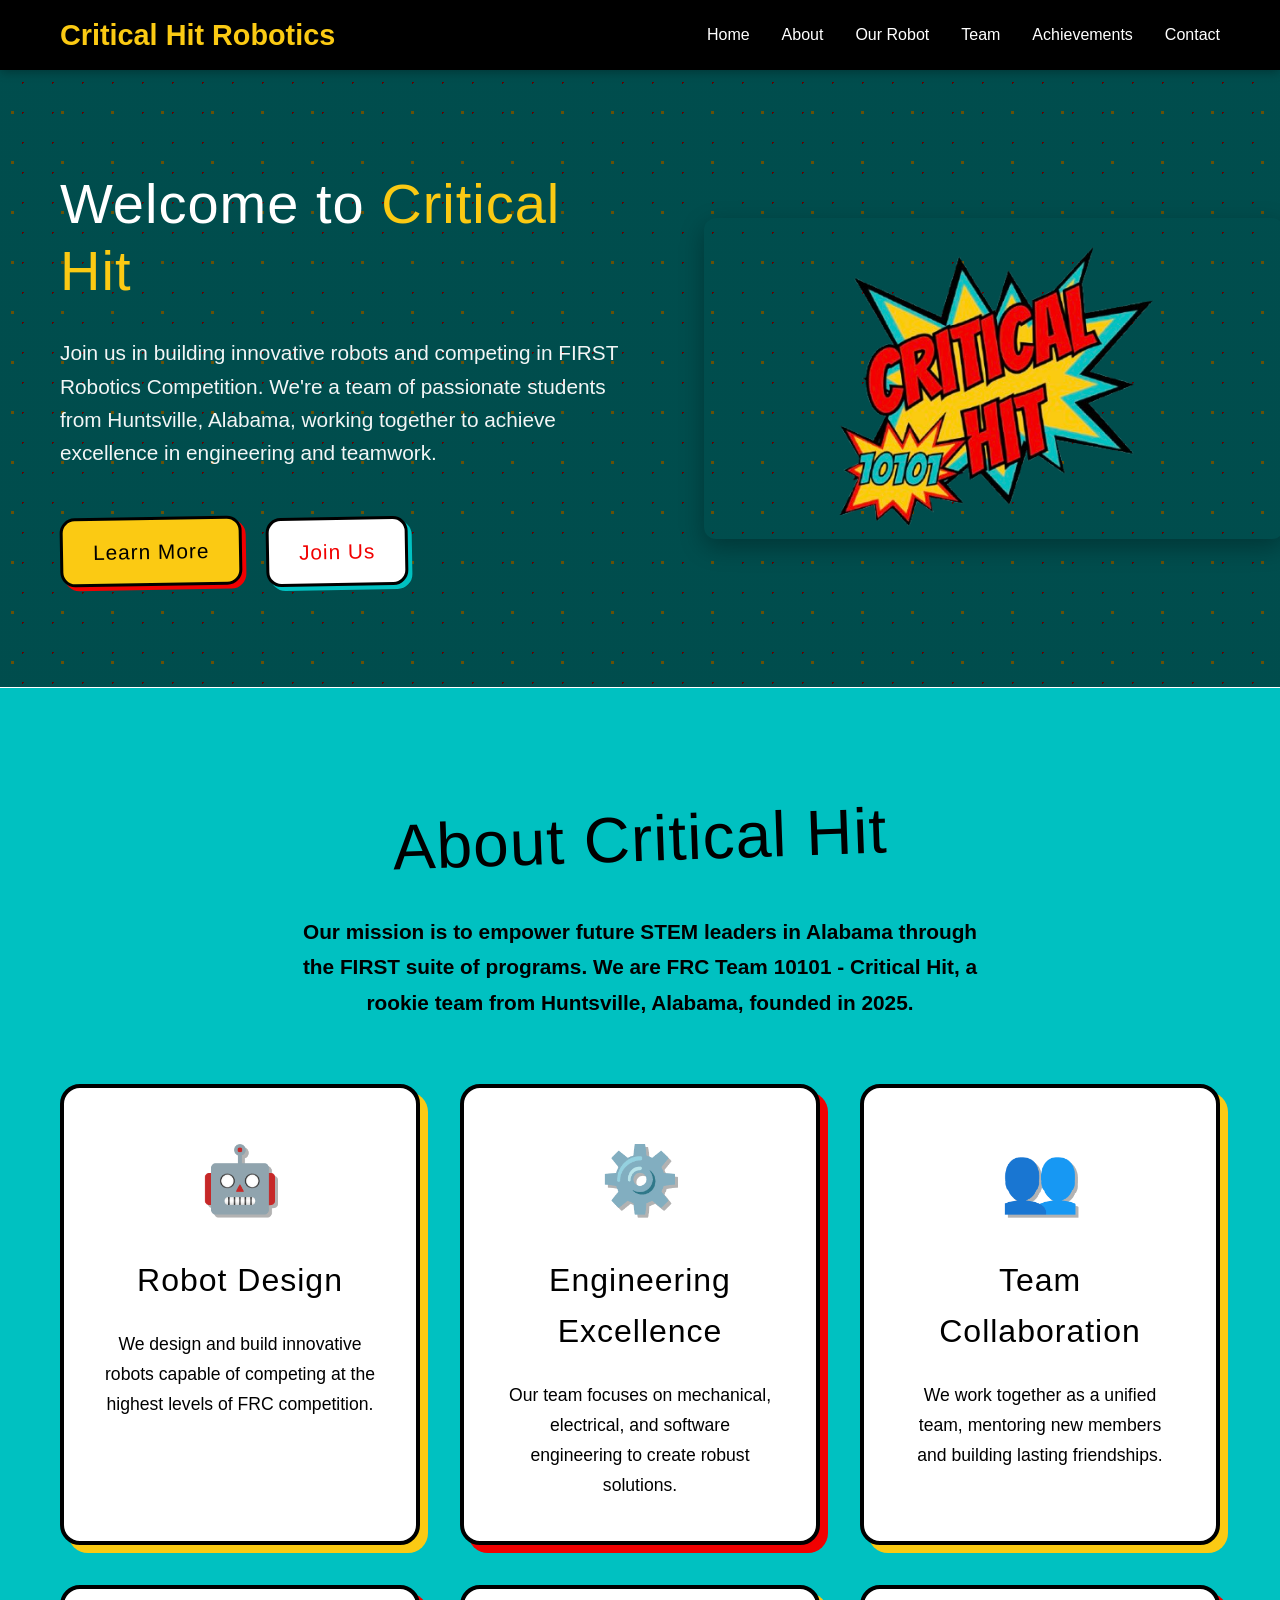
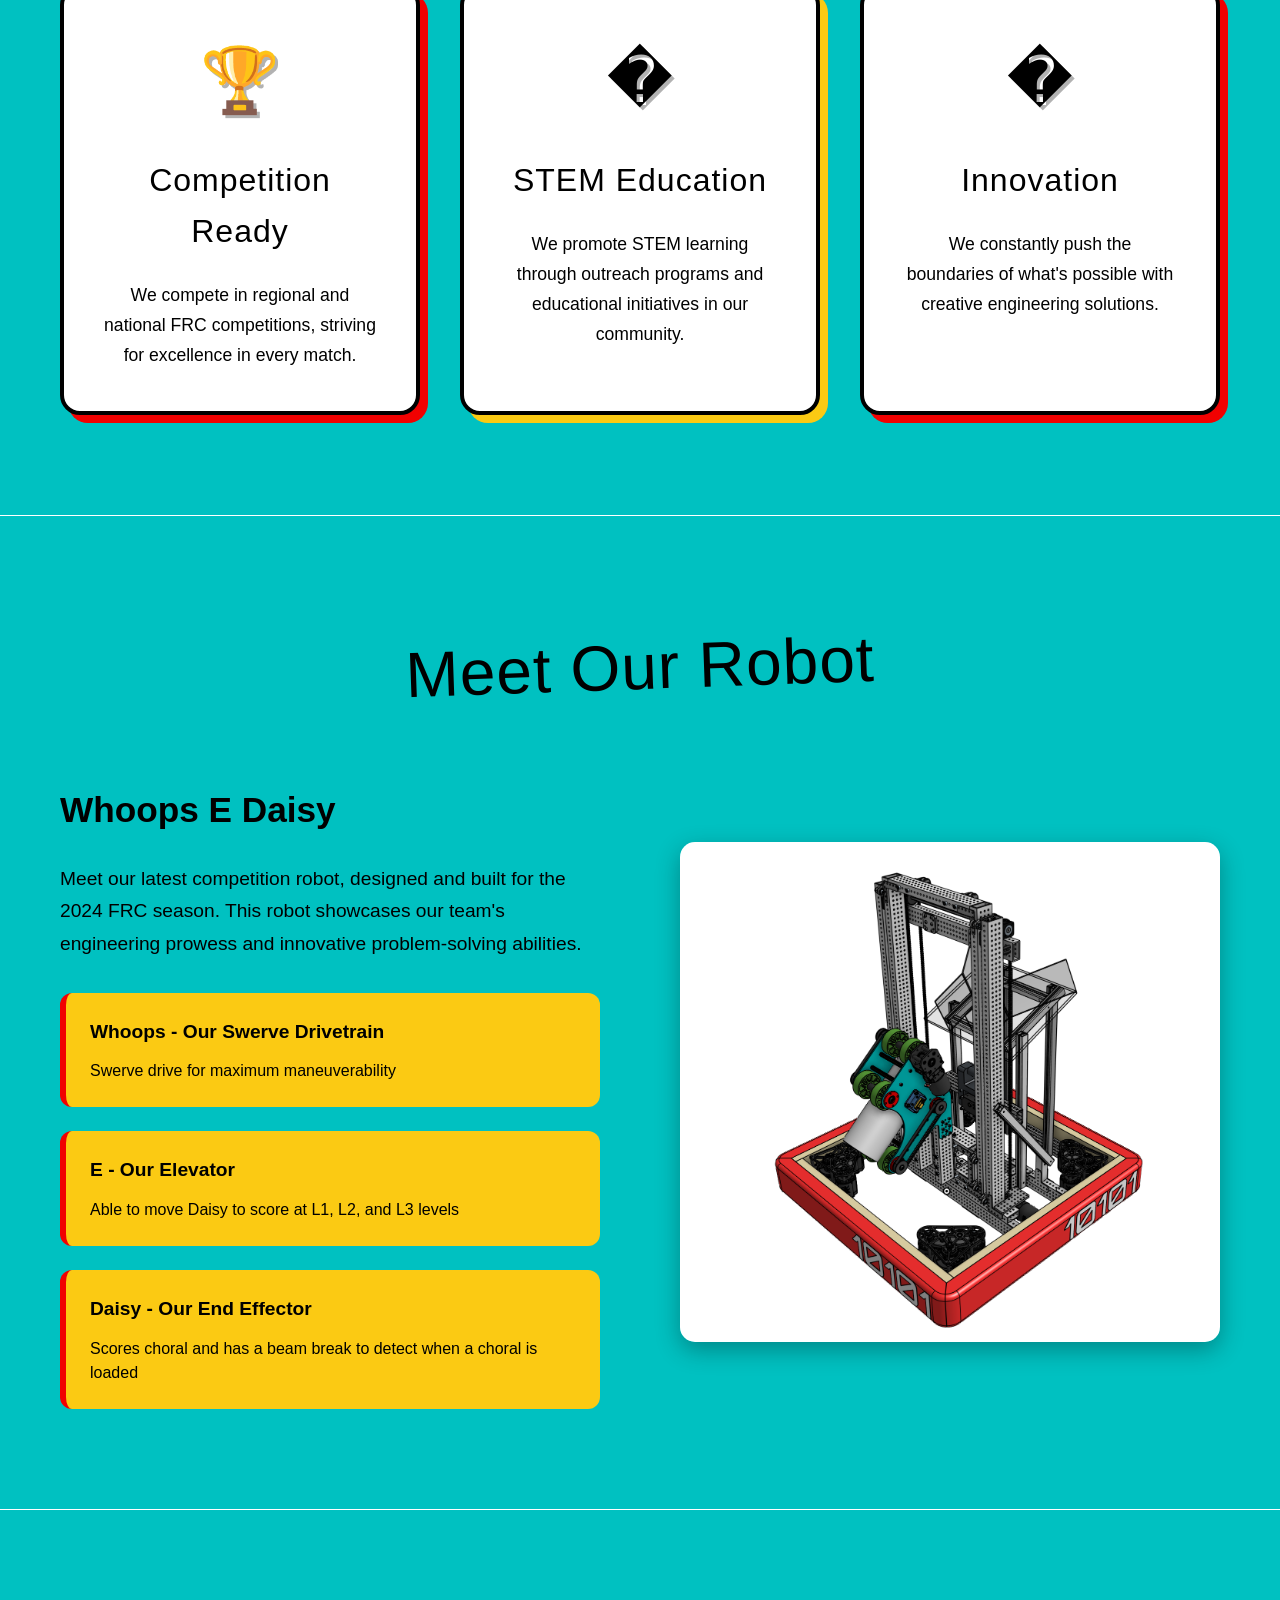
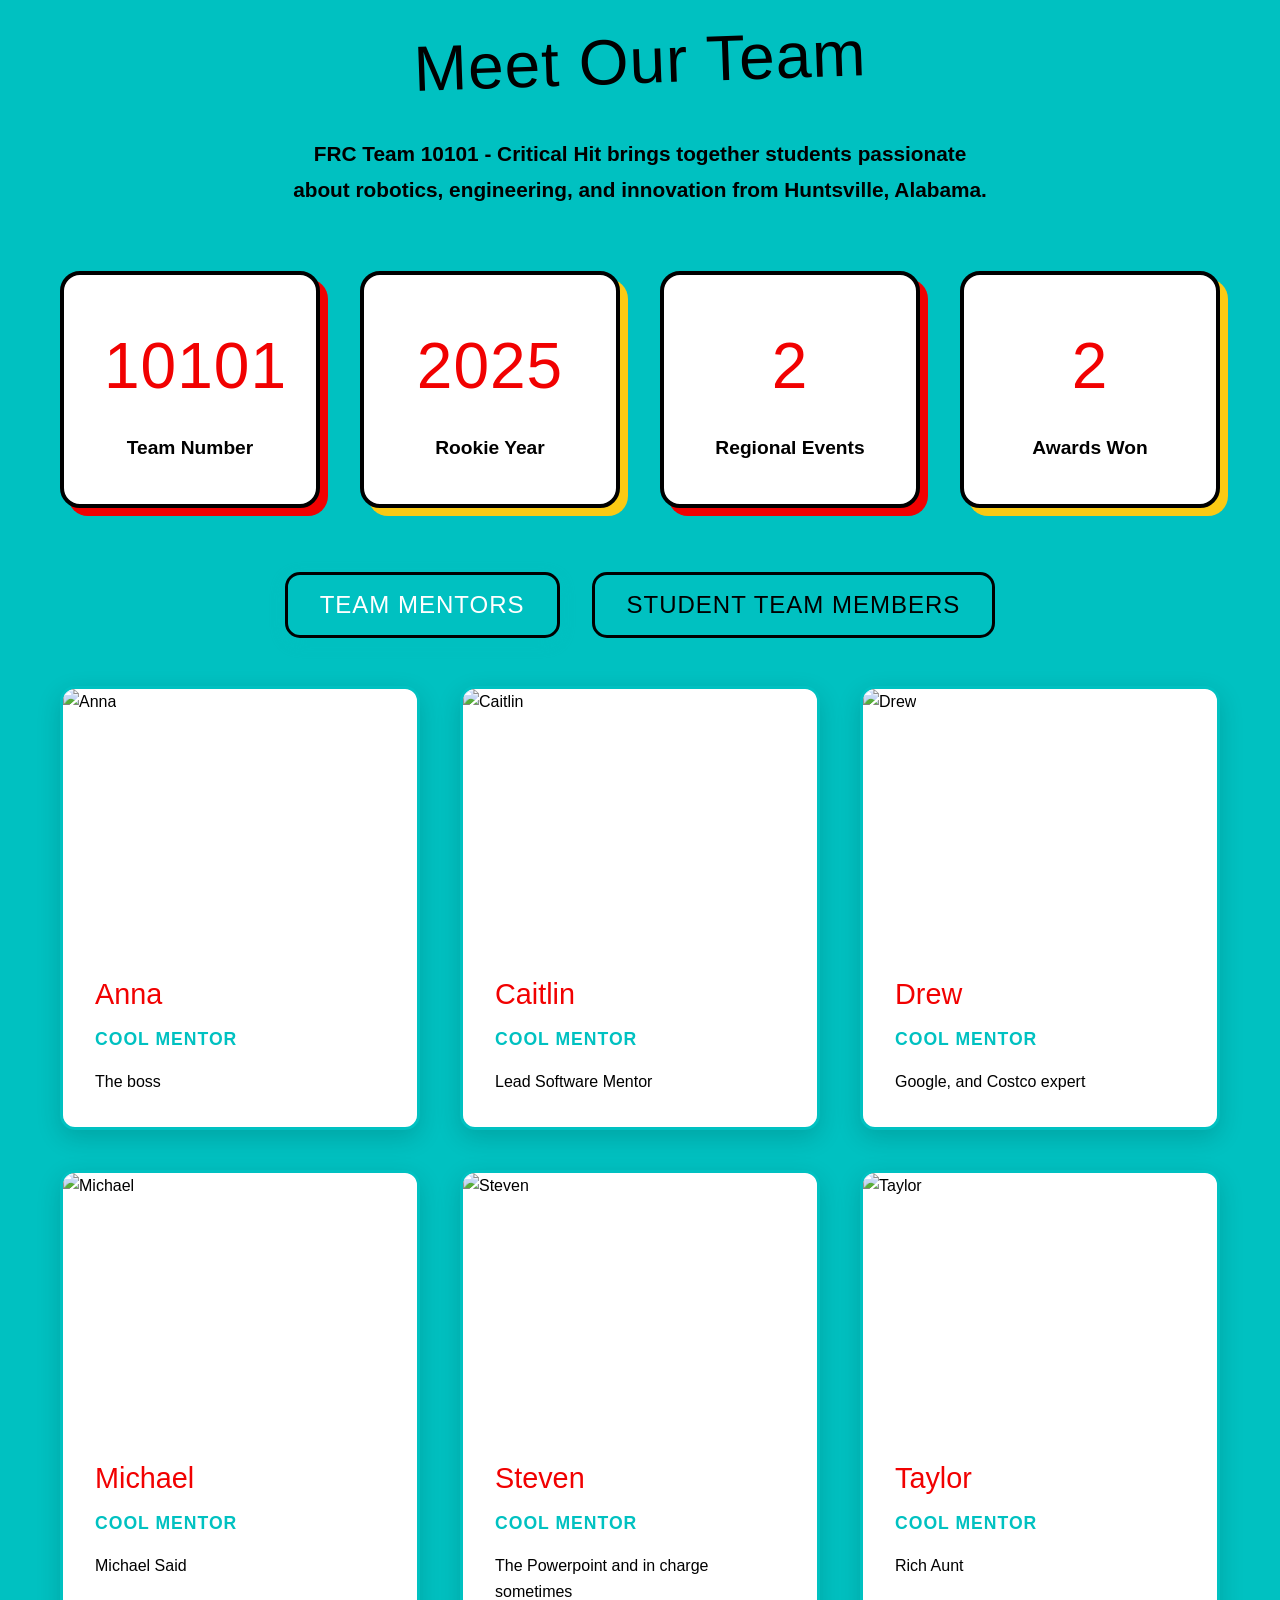
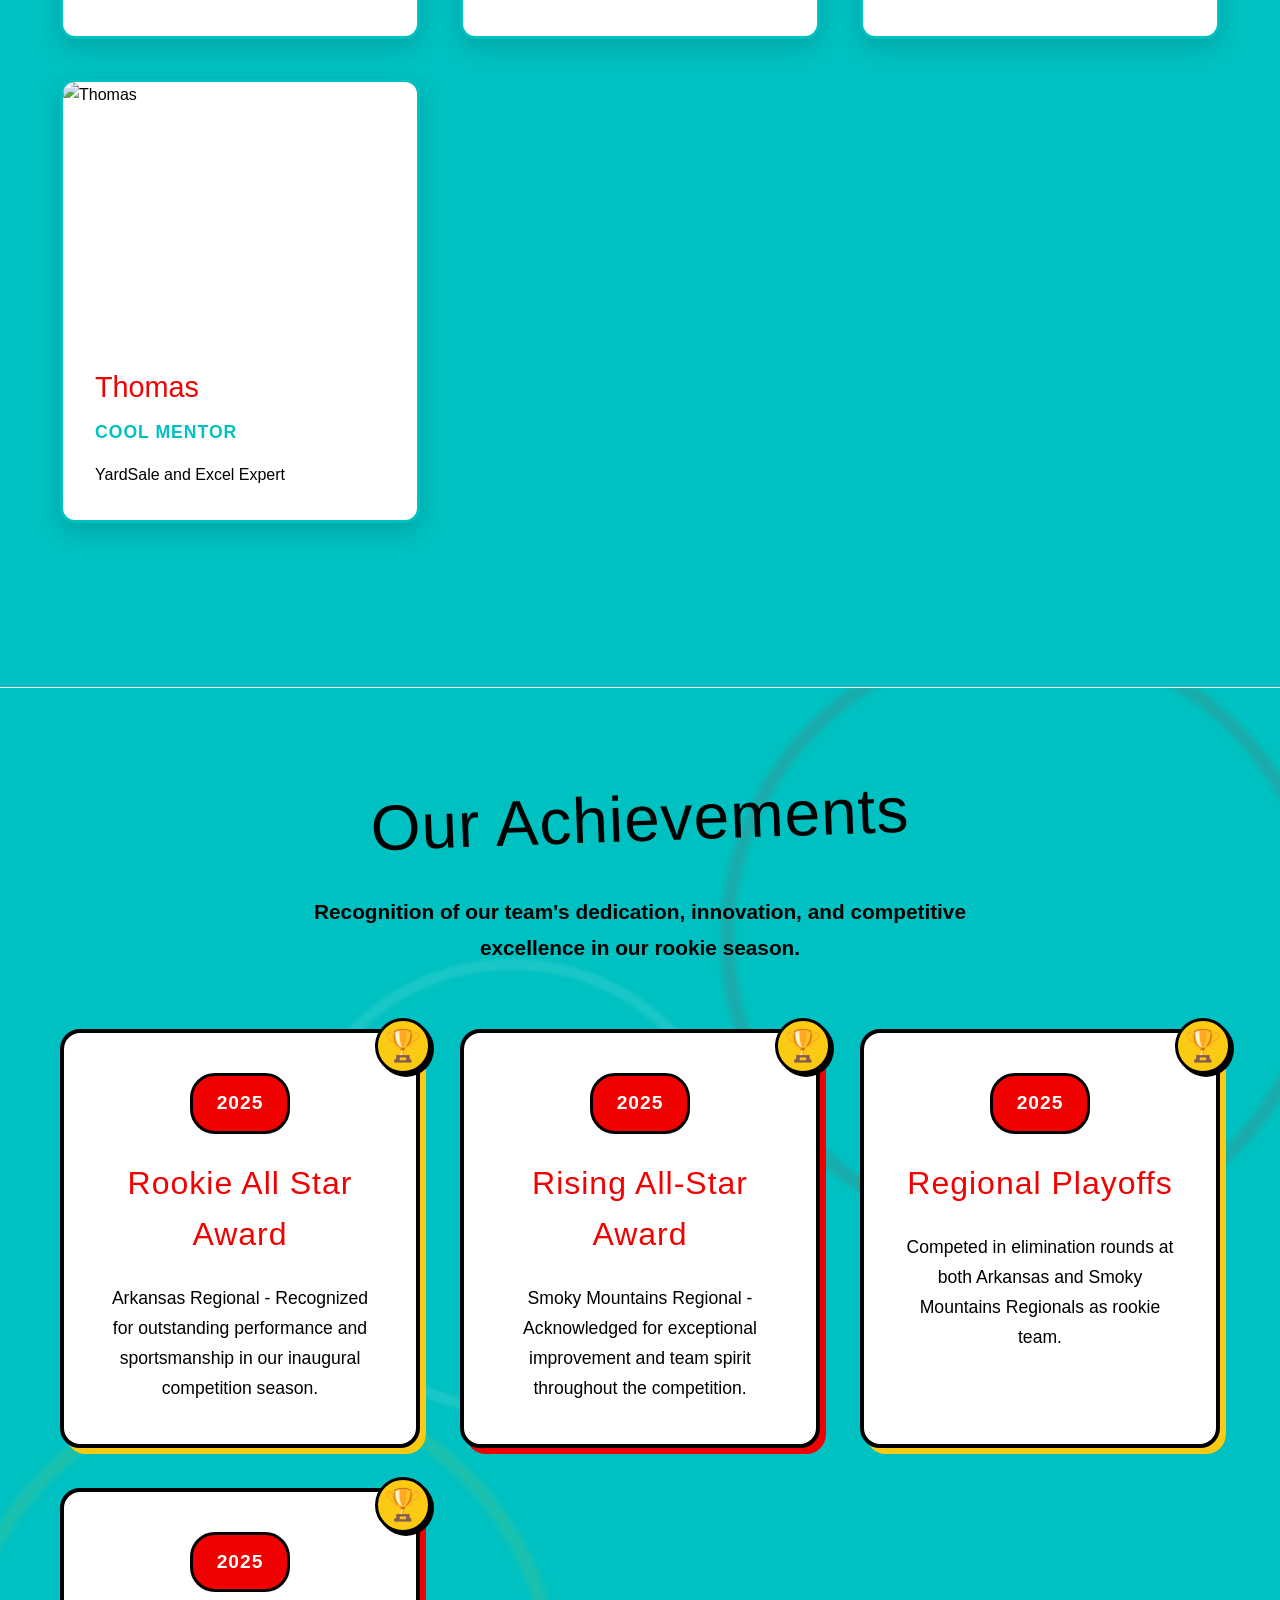
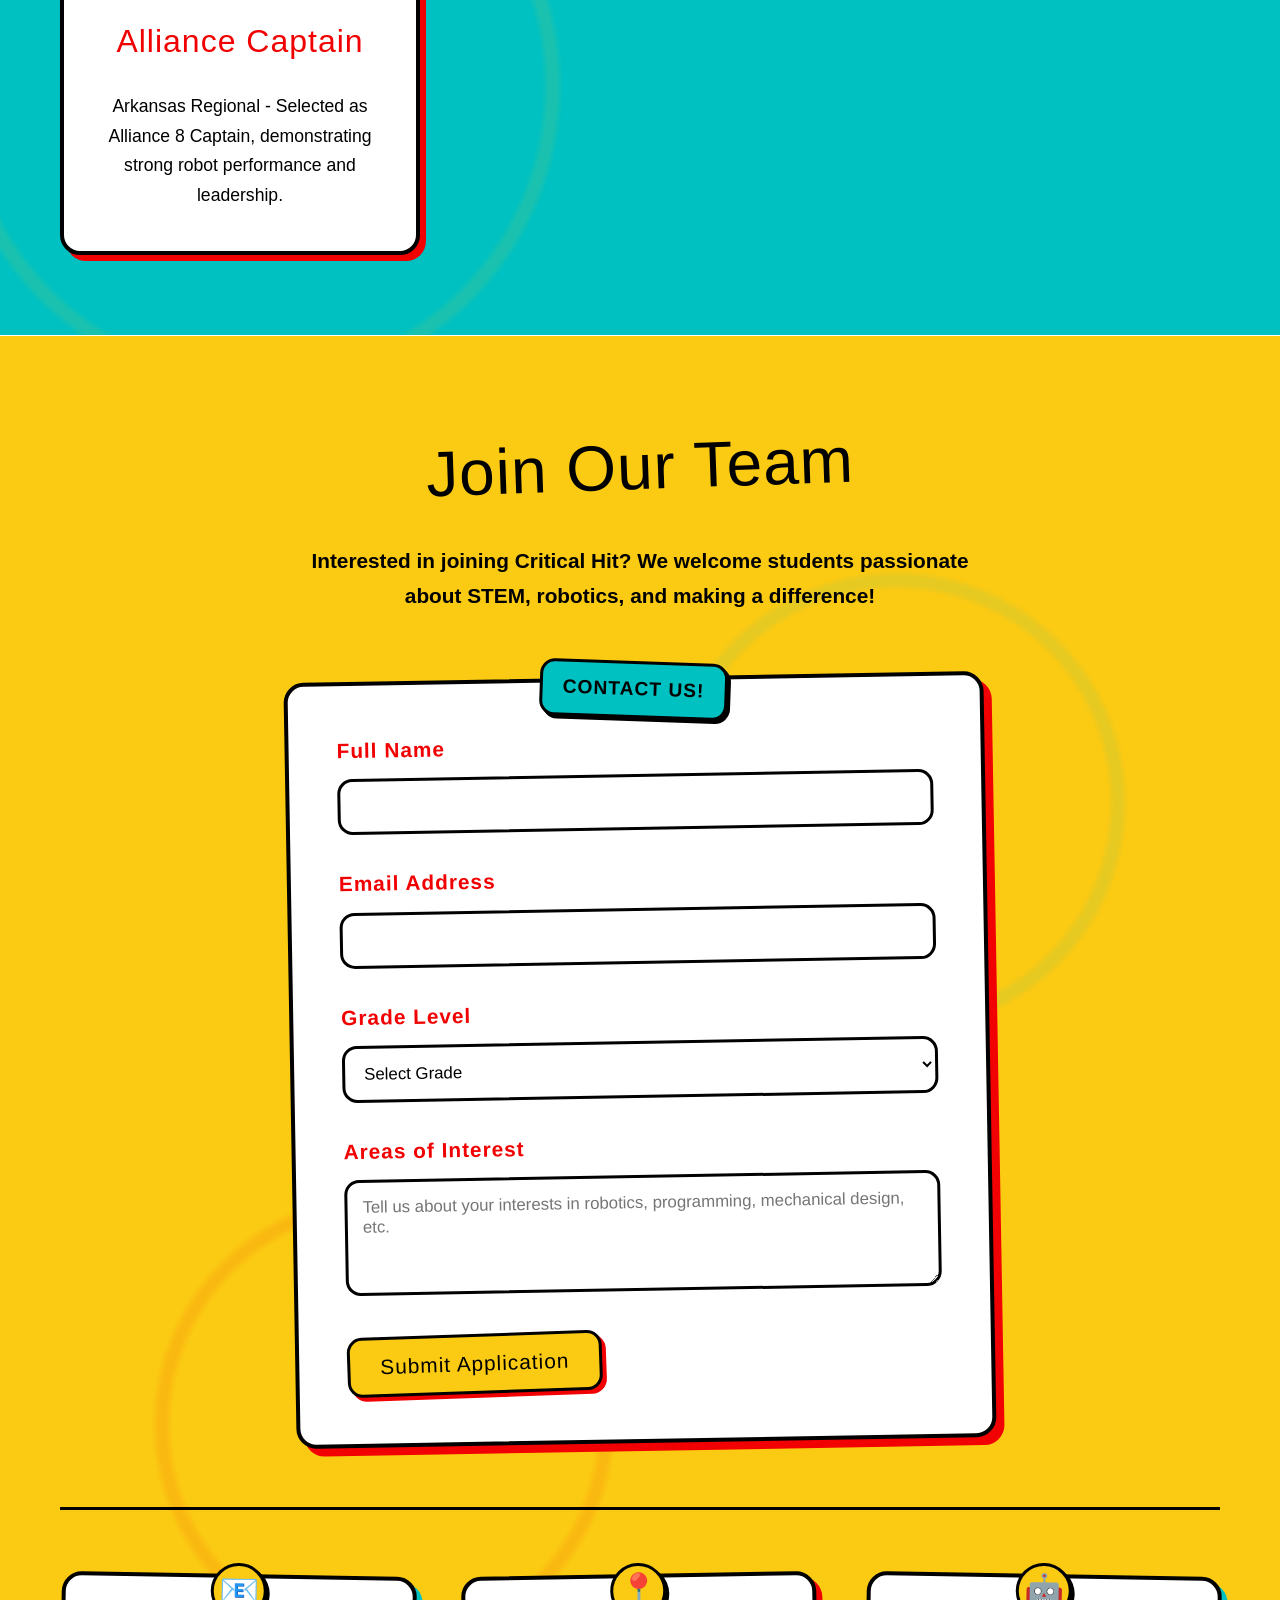
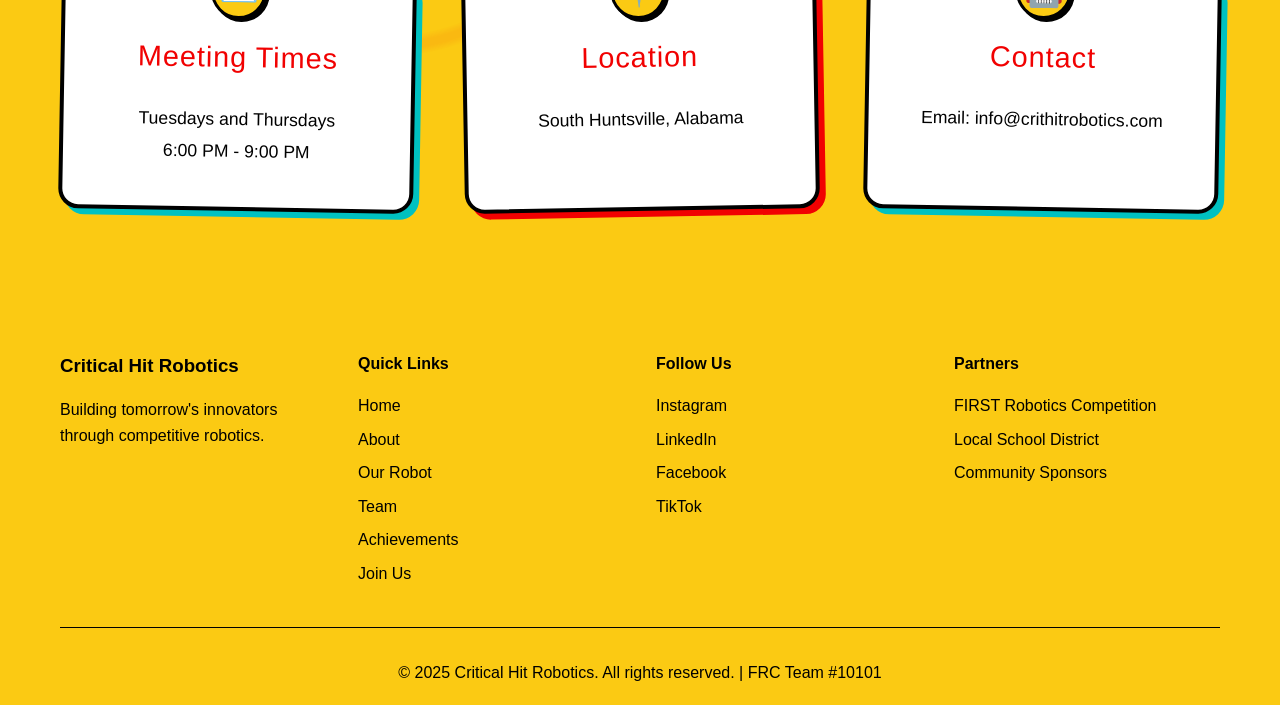
==== index.html @ 7401b5fb "website 10/5/25" ====
<!DOCTYPE html>
<html lang="en">
<head>
    <meta charset="UTF-8">
    <meta name="viewport" content="width=device-width, initial-scale=1.0">
    <meta name="description" content="CritHit Robotics - FRC Team Excellence">
    <title>CritHit Robotics - FRC Team</title>
    <link rel="stylesheet" href="css/styles.css">
    <link rel="preconnect" href="https://fonts.googleapis.com">
    <link rel="preconnect" href="https://fonts.gstatic.com" crossorigin>
    <link href="https://fonts.googleapis.com/css2?family=Inter:wght@300;400;500;600;700&display=swap" rel="stylesheet">
</head>
<body>
    <header class="header">
        <nav class="navbar">
            <div class="nav-container">
                <div class="nav-logo">
                    <h1>Critical Hit Robotics</h1>
                </div>
                <ul class="nav-menu">
                    <li class="nav-item">
                        <a href="#home" class="nav-link">Home</a>
                    </li>
                    <li class="nav-item">
                        <a href="#about" class="nav-link">About</a>
                    </li>
                    <li class="nav-item">
                        <a href="#robot" class="nav-link">Our Robot</a>
                    </li>
                    <li class="nav-item">
                        <a href="#team" class="nav-link">Team</a>
                    </li>
                    <li class="nav-item">
                        <a href="#achievements" class="nav-link">Achievements</a>
                    </li>
                    <li class="nav-item">
                        <a href="#contact" class="nav-link">Contact</a>
                    </li>
                </ul>
                <div class="hamburger">
                    <span class="bar"></span>
                    <span class="bar"></span>
                    <span class="bar"></span>
                </div>
            </div>
        </nav>
    </header>

    <main>
        <section id="home" class="welcome-section">
            <div class="welcome-container">
                <div class="welcome-content">
                    <h1 class="welcome-title">Welcome to <span class="highlight">Critical Hit</span></h1>
                    <p class="welcome-description">Join us in building innovative robots and competing in FIRST Robotics Competition. We're a team of passionate students from Huntsville, Alabama, working together to achieve excellence in engineering and teamwork.</p>
                    <div class="welcome-buttons">
                        <a href="#about" class="btn btn-primary">Learn More</a>
                        <a href="#contact" class="btn btn-secondary">Join Us</a>
                    </div>
                </div>
                <div class="welcome-image">
                    <img src="images/CriticalHit.png" alt="Critical Hit Robot" class="robot-image">
                </div>
            </div>
        </section>

        <div class="section-divider"></div>

        <section id="about" class="about">
            <div class="container">
                <h2 class="section-title">About Critical Hit</h2>
                <p class="section-description">Our mission is to empower future STEM leaders in Alabama through the FIRST suite of programs. We are FRC Team 10101 - Critical Hit, a rookie team from Huntsville, Alabama, founded in 2025.</p>
                
                <div class="features-grid">
                    <div class="feature-card">
                        <div class="feature-icon">🤖</div>
                        <h3>Robot Design</h3>
                        <p>We design and build innovative robots capable of competing at the highest levels of FRC competition.</p>
                    </div>
                    <div class="feature-card">
                        <div class="feature-icon">⚙️</div>
                        <h3>Engineering Excellence</h3>
                        <p>Our team focuses on mechanical, electrical, and software engineering to create robust solutions.</p>
                    </div>
                    <div class="feature-card">
                        <div class="feature-icon">👥</div>
                        <h3>Team Collaboration</h3>
                        <p>We work together as a unified team, mentoring new members and building lasting friendships.</p>
                    </div>
                    <div class="feature-card">
                        <div class="feature-icon">🏆</div>
                        <h3>Competition Ready</h3>
                        <p>We compete in regional and national FRC competitions, striving for excellence in every match.</p>
                    </div>
                    <div class="feature-card">
                        <div class="feature-icon">�</div>
                        <h3>STEM Education</h3>
                        <p>We promote STEM learning through outreach programs and educational initiatives in our community.</p>
                    </div>
                    <div class="feature-card">
                        <div class="feature-icon">�</div>
                        <h3>Innovation</h3>
                        <p>We constantly push the boundaries of what's possible with creative engineering solutions.</p>
                    </div>
                </div>
            </div>
        </section>

        <div class="section-divider"></div>

        <section id="robot" class="robot-showcase">
            <div class="container">
                <h2 class="section-title">Meet Our Robot</h2>
                <div class="robot-feature">
                    <div class="robot-content">
                        <h3>Whoops E Daisy</h3>
                        <p>Meet our latest competition robot, designed and built for the 2024 FRC season. This robot showcases our team's engineering prowess and innovative problem-solving abilities.</p>
                        <div class="robot-specs">
                            <div class="spec-item">
                                <h4>Whoops - Our Swerve Drivetrain</h4>
                                <p>Swerve drive for maximum maneuverability</p>
                            </div>
                            <div class="spec-item">
                                <h4>E - Our Elevator</h4>
                                <p>Able to move Daisy to score at L1, L2, and L3 levels</p>
                            </div>
                            <div class="spec-item">
                                <h4>Daisy - Our End Effector</h4>
                                <p>Scores choral and has a beam break to detect when a choral is loaded</p>
                            </div>
                        </div>
                    </div>
                    <div class="robot-visual">
                        <img src="images/robot.png" alt="Whoops E Daisy Robot" class="robot-showcase-image">
                    </div>
                </div>
            </div>
        </section>

        <div class="section-divider"></div>

        <section id="team" class="team-section">
            <div class="container">
                <h2 class="section-title">Meet Our Team</h2>
                <p class="section-description">FRC Team 10101 - Critical Hit brings together students passionate about robotics, engineering, and innovation from Huntsville, Alabama.</p>
                
                <div class="team-stats">
                    <div class="stat-card">
                        <div class="stat-number">10101</div>
                        <div class="stat-label">Team Number</div>
                    </div>
                    <div class="stat-card">
                        <div class="stat-number">2025</div>
                        <div class="stat-label">Rookie Year</div>
                    </div>
                    <div class="stat-card">
                        <div class="stat-number">2</div>
                        <div class="stat-label">Regional Events</div>
                    </div>
                    <div class="stat-card">
                        <div class="stat-number">2</div>
                        <div class="stat-label">Awards Won</div>
                    </div>
                </div>

                <div class="team-tabs">
                    <div class="tab-buttons">
                        <button class="tab-button active" data-tab="mentors">Team Mentors</button>
                        <button class="tab-button" data-tab="students">Student Team Members</button>
                    </div>
                    
                    <div class="tab-content">
                        <div id="mentors" class="tab-panel active">
                            <div class="team-members mentors">
                    <div class="member-card mentor-card">
                        <div class="member-image">
                            <img src="images/Anna.jpg" alt="Anna">
                        </div>
                        <div class="member-info">
                            <h4 class="member-name">Anna</h4>
                            <p class="member-role">Cool Mentor</p>
                            <p class="member-description">The boss</p>
                        </div>
                    </div>
                    
                    <div class="member-card mentor-card">
                        <div class="member-image">
                            <img src="images/Caitlin.jpg" alt="Caitlin">
                        </div>
                        <div class="member-info">
                            <h4 class="member-name">Caitlin</h4>
                            <p class="member-role">Cool Mentor</p>
                            <p class="member-description">Lead Software Mentor</p>
                        </div>
                    </div>
                    
                    <div class="member-card mentor-card">
                        <div class="member-image">
                            <img src="images/Drew.jpg" alt="Drew">
                        </div>
                        <div class="member-info">
                            <h4 class="member-name">Drew</h4>
                            <p class="member-role">Cool Mentor</p>
                            <p class="member-description">Google, and Costco expert</p>
                        </div>
                    </div>
                    
                    <div class="member-card mentor-card">
                        <div class="member-image">
                            <img src="images/Michael.jpg" alt="Michael">
                        </div>
                        <div class="member-info">
                            <h4 class="member-name">Michael</h4>
                            <p class="member-role">Cool Mentor</p>
                            <p class="member-description">Michael Said</p>
                        </div>
                    </div>
                    
                    <div class="member-card mentor-card">
                        <div class="member-image">
                            <img src="images/Steven.jpg" alt="Steven">
                        </div>
                        <div class="member-info">
                            <h4 class="member-name">Steven</h4>
                            <p class="member-role">Cool Mentor</p>
                            <p class="member-description">The Powerpoint and in charge sometimes</p>
                        </div>
                    </div>
                    
                    <div class="member-card mentor-card">
                        <div class="member-image">
                            <img src="images/Taylor.jpg" alt="Taylor">
                        </div>
                        <div class="member-info">
                            <h4 class="member-name">Taylor</h4>
                            <p class="member-role">Cool Mentor</p>
                            <p class="member-description">Rich Aunt</p>
                        </div>
                    </div>
                    
                    <div class="member-card mentor-card">
                        <div class="member-image">
                            <img src="images/Thomas.jpg" alt="Thomas">
                        </div>
                        <div class="member-info">
                            <h4 class="member-name">Thomas</h4>
                            <p class="member-role">Cool Mentor</p>
                            <p class="member-description">YardSale and Excel Expert</p>
                        </div>
                    </div>
                </div>
                        </div>
                        
                        <div id="students" class="tab-panel">
                            <div class="team-members">
                    <div class="member-card">
                        <div class="member-image">
                            <img src="images/Aiden.jpg" alt="Aiden">
                        </div>
                        <div class="member-info">
                            <h4 class="member-name">Aiden</h4>
                            <p class="member-role">does stuff</p>
                            <p class="member-description">cool person</p>
                        </div>
                    </div>
                    
                    <div class="member-card">
                        <div class="member-image">
                            <img src="images/student-2.jpg" alt="Ansley">
                        </div>
                        <div class="member-info">
                            <h4 class="member-name">Ansley</h4>
                            <p class="member-role">does stuff</p>
                            <p class="member-description">cool person</p>
                        </div>
                    </div>
                    
                    <div class="member-card">
                        <div class="member-image">
                            <img src="images/Cohen.jpg" alt="Cohen">
                        </div>
                        <div class="member-info">
                            <h4 class="member-name">Cohen</h4>
                            <p class="member-role">does stuff</p>
                            <p class="member-description">cool person</p>
                        </div>
                    </div>
                    
                    <div class="member-card">
                        <div class="member-image">
                            <img src="images/Dexter.jpg" alt="Dexter">
                        </div>
                        <div class="member-info">
                            <h4 class="member-name">Dexter</h4>
                            <p class="member-role">does stuff</p>
                            <p class="member-description">cool person</p>
                        </div>
                    </div>
                    
                    <div class="member-card">
                        <div class="member-image">
                            <img src="images/Evan.jpg" alt="Evan">
                        </div>
                        <div class="member-info">
                            <h4 class="member-name">Evan</h4>
                            <p class="member-role">does stuff</p>
                            <p class="member-description">cool person</p>
                        </div>
                    </div>
                    
                    <div class="member-card">
                        <div class="member-image">
                            <img src="images/Gabe.jpg" alt="Gabe">
                        </div>
                        <div class="member-info">
                            <h4 class="member-name">Gabe</h4>
                            <p class="member-role">does stuff</p>
                            <p class="member-description">cool person</p>
                        </div>
                    </div>
                    
                    <div class="member-card">
                        <div class="member-image">
                            <img src="images/Jason.jpg" alt="Jason">
                        </div>
                        <div class="member-info">
                            <h4 class="member-name">Jason</h4>
                            <p class="member-role">does stuff</p>
                            <p class="member-description">cool person</p>
                        </div>
                    </div>
                    
                    <div class="member-card">
                        <div class="member-image">
                            <img src="images/Joshua.jpg" alt="Joshua">
                        </div>
                        <div class="member-info">
                            <h4 class="member-name">Joshua</h4>
                            <p class="member-role">does stuff</p>
                            <p class="member-description">cool person</p>
                        </div>
                    </div>
                    
                    <div class="member-card">
                        <div class="member-image">
                            <img src="images/Katelyn.jpg" alt="Katelyn">
                        </div>
                        <div class="member-info">
                            <h4 class="member-name">Katelyn</h4>
                            <p class="member-role">does stuff</p>
                            <p class="member-description">cool person</p>
                        </div>
                    </div>
                    
                    <div class="member-card">
                        <div class="member-image">
                            <img src="images/Lilith.jpg" alt="Lilith">
                        </div>
                        <div class="member-info">
                            <h4 class="member-name">Lilith</h4>
                            <p class="member-role">does stuff</p>
                            <p class="member-description">cool person</p>
                        </div>
                    </div>
                    
                    <div class="member-card">
                        <div class="member-image">
                            <img src="images/Maxwell.jpg" alt="Maxwell">
                        </div>
                        <div class="member-info">
                            <h4 class="member-name">Maxwell</h4>
                            <p class="member-role">does stuff</p>
                            <p class="member-description">cool person</p>
                        </div>
                    </div>
                    
                    <div class="member-card">
                        <div class="member-image">
                            <img src="images/Nick.jpg" alt="Nick">
                        </div>
                        <div class="member-info">
                            <h4 class="member-name">Nick</h4>
                            <p class="member-role">does stuff</p>
                            <p class="member-description">cool person</p>
                        </div>
                    </div>
                    
                    <div class="member-card">
                        <div class="member-image">
                            <img src="images/Sophia.jpg" alt="Sophia">
                        </div>
                        <div class="member-info">
                            <h4 class="member-name">Sophia</h4>
                            <p class="member-role">does stuff</p>
                            <p class="member-description">cool person</p>
                        </div>
                    </div>
                    
                    <div class="member-card">
                        <div class="member-image">
                            <img src="images/Zac.jpg" alt="Zac">
                        </div>
                        <div class="member-info">
                            <h4 class="member-name">Zac</h4>
                            <p class="member-role">does stuff</p>
                            <p class="member-description">cool person</p>
                        </div>
                    </div>
                </div>
            </div>
        </section>

        <div class="section-divider"></div>

        <section id="achievements" class="achievements">
            <div class="container">
                <h2 class="section-title">Our Achievements</h2>
                <p class="section-description">Recognition of our team's dedication, innovation, and competitive excellence in our rookie season.</p>
                
                <div class="achievements-grid">
                    <div class="achievement-card">
                        <div class="achievement-year">2025</div>
                        <h4>Rookie All Star Award</h4>
                        <p>Arkansas Regional - Recognized for outstanding performance and sportsmanship in our inaugural competition season.</p>
                    </div>
                    <div class="achievement-card">
                        <div class="achievement-year">2025</div>
                        <h4>Rising All-Star Award</h4>
                        <p>Smoky Mountains Regional - Acknowledged for exceptional improvement and team spirit throughout the competition.</p>
                    </div>
                    <div class="achievement-card">
                        <div class="achievement-year">2025</div>
                        <h4>Regional Playoffs</h4>
                        <p>Competed in elimination rounds at both Arkansas and Smoky Mountains Regionals as rookie team.</p>
                    </div>
                    <div class="achievement-card">
                        <div class="achievement-year">2025</div>
                        <h4>Alliance Captain</h4>
                        <p>Arkansas Regional - Selected as Alliance 8 Captain, demonstrating strong robot performance and leadership.</p>
                    </div>
                </div>
            </div>
        </section>

        <div class="section-divider"></div>

        <section id="contact" class="contact">
            <div class="container">
                <h2 class="section-title">Join Our Team</h2>
                <p class="section-description">Interested in joining Critical Hit? We welcome students passionate about STEM, robotics, and making a difference!</p>
                
                <form class="contact-form">
                    <div class="form-group">
                        <label for="name">Full Name</label>
                        <input type="text" id="name" name="name" required>
                    </div>
                    <div class="form-group">
                        <label for="email">Email Address</label>
                        <input type="email" id="email" name="email" required>
                    </div>
                    <div class="form-group">
                        <label for="grade">Grade Level</label>
                        <select id="grade" name="grade" required>
                            <option value="">Select Grade</option>
                            <option value="9">9th Grade</option>
                            <option value="10">10th Grade</option>
                            <option value="11">11th Grade</option>
                            <option value="12">12th Grade</option>
                        </select>
                    </div>
                    <div class="form-group">
                        <label for="interests">Areas of Interest</label>
                        <textarea id="interests" name="interests" rows="4" placeholder="Tell us about your interests in robotics, programming, mechanical design, etc." required></textarea>
                    </div>
                    <button type="submit" class="btn btn-primary">Submit Application</button>
                </form>

                <div class="contact-info">
                    <div class="contact-item">
                        <h4>Meeting Times</h4>
                        <p>Tuesdays and Thursdays<br>
                        6:00 PM - 9:00 PM</p>
                    </div>
                    <div class="contact-item">
                        <h4>Location</h4>
                        <p>South Huntsville, Alabama</p>
                    </div>
                    <div class="contact-item">
                        <h4>Contact</h4>
                        <p>Email: info@crithitrobotics.com</p>
                    </div>
                </div>
            </div>
        </section>
    </main>

    <footer class="footer">
        <div class="container">
            <div class="footer-content">
                <div class="footer-section">
                    <h3>Critical Hit Robotics</h3>
                    <p>Building tomorrow's innovators through competitive robotics.</p>
                </div>
                <div class="footer-section">
                    <h4>Quick Links</h4>
                    <ul>
                        <li><a href="#home">Home</a></li>
                        <li><a href="#about">About</a></li>
                        <li><a href="#robot">Our Robot</a></li>
                        <li><a href="#team">Team</a></li>
                        <li><a href="#achievements">Achievements</a></li>
                        <li><a href="#contact">Join Us</a></li>
                    </ul>
                </div>
                <div class="footer-section">
                    <h4>Follow Us</h4>
                    <ul>
                        <li><a href="https://www.instagram.com/crit_hit10101/" target="_blank" aria-label="Instagram">Instagram</a></li>
                        <li><a href="https://www.linkedin.com/company/frc10101/" target="_blank" aria-label="LinkedIn">LinkedIn</a></li>
                        <li><a href="https://www.facebook.com/frc10101" target="_blank" aria-label="Facebook">Facebook</a></li>
                        <li><a href="https://www.tiktok.com/@frc10101" target="_blank" aria-label="TikTok">TikTok</a></li>
                    </ul>
                </div>
                <div class="footer-section">
                    <h4>Partners</h4>
                    <div class="sponsors">
                        <p>FIRST Robotics Competition</p>
                        <p>Local School District</p>
                        <p>Community Sponsors</p>
                    </div>
                </div>
            </div>
            <div class="footer-bottom">
                <p>&copy; 2025 Critical Hit Robotics. All rights reserved. | FRC Team #10101</p>
            </div>
        </div>
    </footer>

    <script src="js/main.js"></script>
</body>
</html>
---- css/styles.css ----
/* Reset and base styles */
:root {
    --primary-cyan: #00c1c1;
    --primary-yellow: #fbca13;
    --primary-red: #f10101;
    --primary-black: #000000;
    --comic-white: #ffffff;
    --comic-shadow: rgba(0, 0, 0, 0.3);
}

/* Import Google Fonts */
/* Import Google Fonts */
@import url('https://fonts.googleapis.com/css2?family=Bangers&family=Roboto:wght@300;400;500;700&display=swap');

* {
    margin: 0;
    padding: 0;
    box-sizing: border-box;
}

body {
    font-family: 'Roboto', sans-serif;
    line-height: 1.6;
    color: var(--primary-black);
    background-color: var(--primary-cyan);
    background-image: 
        radial-gradient(circle at 25% 25%, var(--primary-yellow) 2px, transparent 2px),
        radial-gradient(circle at 75% 75%, var(--primary-red) 1px, transparent 1px);
    background-size: 50px 50px, 30px 30px;
}

.container {
    max-width: 1200px;
    margin: 0 auto;
    padding: 0 20px;
}

/* Header and Navigation */
.header {
    background-color: var(--primary-black);
    box-shadow: 0 2px 10px rgba(0, 0, 0, 0.3);
    position: sticky;
    top: 0;
    z-index: 1000;
}

.nav-container {
    max-width: 1200px;
    margin: 0 auto;
    padding: 0 20px;
    display: flex;
    justify-content: space-between;
    align-items: center;
    height: 70px;
}

.nav-logo h1 {
    font-size: 1.8rem;
    font-weight: 700;
    color: var(--primary-yellow);
}

.nav-menu {
    display: flex;
    list-style: none;
    gap: 2rem;
}

.nav-link {
    font-family: 'Roboto', sans-serif;
    text-decoration: none;
    color: white;
    font-weight: 500;
    transition: color 0.3s ease;
}

.nav-link:hover {
    color: var(--primary-yellow);
}

/* Scrolled header styles */
.header.scrolled {
    background-color: rgba(255, 255, 255, 0.95);
    backdrop-filter: blur(10px);
}

.header.scrolled .nav-link {
    color: var(--primary-black);
}

.header.scrolled .nav-link:hover {
    color: var(--primary-cyan);
}

.header.scrolled .nav-logo h1 {
    color: var(--primary-red);
}

.header.scrolled .hamburger .bar {
    background-color: var(--primary-black);
}

.hamburger {
    display: none;
    flex-direction: column;
    cursor: pointer;
}

.bar {
    width: 25px;
    height: 3px;
    background-color: var(--primary-yellow);
    margin: 3px 0;
    transition: 0.3s;
}

/* Welcome Section */
.welcome-section {
    padding: 100px 0;
    background: linear-gradient(rgba(0, 0, 0, 0.6), rgba(0, 0, 0, 0.6)), url('../images/teamPhoto.png');
    background-size: cover;
    background-position: center top;
    background-repeat: no-repeat;
    color: white;
    min-height: 60vh;
    display: flex;
    align-items: center;
}

.welcome-container {
    max-width: 1200px;
    margin: 0 auto;
    padding: 0 20px;
    display: flex;
    flex-direction: row;
    gap: 4rem;
    align-items: center;
    min-height: 400px;
    flex-wrap: nowrap;
}

.welcome-content {
    flex: 0 0 50%;
    display: flex;
    flex-direction: column;
    justify-content: center;
    max-width: 50%;
}

.welcome-image {
    flex: 0 0 50%;
    display: flex;
    justify-content: center;
    align-items: center;
    max-width: 50%;
}

.welcome-image img {
    max-width: 100%;
    height: auto;
    object-fit: contain;
}

/* Force side-by-side layout on larger screens */
@media screen and (min-width: 481px) {
    .welcome-container {
        flex-direction: row !important;
    }
}

@media screen and (max-width: 968px) {
    .welcome-container {
        gap: 2rem;
    }
}

.welcome-title {
    font-family: 'Bangers', sans-serif;
    font-size: 3.5rem;
    font-weight: 400;
    margin-bottom: 2rem;
    line-height: 1.2;
    letter-spacing: 1px;
}

.highlight {
    color: var(--primary-yellow);
}

.welcome-description {
    font-family: 'Roboto', sans-serif;
    font-size: 1.3rem;
    margin-bottom: 3rem;
    opacity: 0.95;
    line-height: 1.6;
    font-weight: 500;
}

.welcome-buttons {
    display: flex;
    gap: 1.5rem;
}

.btn {
    padding: 15px 30px;
    border: 3px solid var(--primary-black);
    border-radius: 15px;
    font-family: 'Roboto', sans-serif;
    font-size: 1.3rem;
    font-weight: 500;
    cursor: pointer;
    transition: all 0.3s ease;
    text-decoration: none;
    display: inline-block;
    position: relative;
    letter-spacing: 1px;
    transform: rotate(-1deg);
}

.btn:hover {
    transform: rotate(0deg) scale(1.05);
}

.btn-primary {
    background-color: var(--primary-yellow);
    color: var(--primary-black);
    box-shadow: 4px 4px 0 var(--primary-red);
}

.btn-primary:hover {
    background-color: var(--primary-red);
    color: var(--comic-white);
    box-shadow: 6px 6px 0 var(--primary-cyan);
}

.btn-secondary {
    background-color: var(--comic-white);
    color: var(--primary-red);
    box-shadow: 4px 4px 0 var(--primary-cyan);
}

.btn-secondary:hover {
    background-color: var(--primary-cyan);
    color: var(--primary-black);
    box-shadow: 6px 6px 0 var(--primary-yellow);
}

.image-placeholder {
    background-color: rgba(255, 255, 255, 0.1);
    border: 2px dashed rgba(255, 255, 255, 0.3);
    border-radius: 12px;
    height: 300px;
    display: flex;
    align-items: center;
    justify-content: center;
    font-size: 1.1rem;
    color: rgba(255, 255, 255, 0.7);
}

.robot-image {
    width: 100%;
    height: 300px;
    object-fit: cover;
    object-position: center top;
    border-radius: 12px;
    box-shadow: 0 8px 25px rgba(0, 0, 0, 0.3);
}

/* Section Dividers - Simple White Line */
.section-divider {
    height: 1px;
    background-color: white;
    margin: 0;
    border: none;
}



/* Comic Book Panels */
.comic-panel {
    background: var(--comic-white);
    border: 4px solid var(--primary-black);
    border-radius: 20px;
    padding: 30px;
    margin: 20px 0;
    box-shadow: 8px 8px 0 var(--comic-shadow);
    position: relative;
    transform: rotate(-1deg);
    transition: transform 0.3s ease;
}

.comic-panel:nth-child(even) {
    transform: rotate(1deg);
}

.comic-panel:hover {
    transform: rotate(0deg) scale(1.02);
}

/* Comic Speech Bubbles */
.speech-bubble {
    background: var(--comic-white);
    border: 3px solid var(--primary-black);
    border-radius: 20px;
    padding: 20px;
    position: relative;
    margin: 20px 0;
    box-shadow: 5px 5px 0 var(--comic-shadow);
}

.speech-bubble::before {
    content: '';
    position: absolute;
    bottom: -15px;
    left: 30px;
    width: 0;
    height: 0;
    border-left: 15px solid transparent;
    border-right: 15px solid transparent;
    border-top: 15px solid var(--primary-black);
}

.speech-bubble::after {
    content: '';
    position: absolute;
    bottom: -12px;
    left: 32px;
    width: 0;
    height: 0;
    border-left: 13px solid transparent;
    border-right: 13px solid transparent;
    border-top: 13px solid var(--comic-white);
}

/* Sections */
.about, .robot-showcase, .team-section, .achievements, .contact {
    padding: 100px 0;
}

.about {
    background-color: var(--primary-cyan);
    color: var(--primary-black);
}

.robot-showcase {
    background-color: var(--primary-cyan);
    color: var(--primary-black);
}

.team-section {
    background-color: var(--primary-cyan);
    color: var(--primary-black);
}

.achievements {
    background-color: var(--primary-cyan);
    color: var(--primary-black);
    padding: 5rem 0;
    position: relative;
    overflow: hidden;
}

.achievements::before {
    content: '';
    position: absolute;
    top: 0;
    left: 0;
    right: 0;
    bottom: 0;
    background-image: 
        radial-gradient(circle at 20% 80%, transparent 20%, var(--primary-yellow) 20.5%, var(--primary-yellow) 21%, transparent 21.5%),
        radial-gradient(circle at 80% 20%, transparent 20%, var(--primary-red) 20.5%, var(--primary-red) 21%, transparent 21.5%),
        radial-gradient(circle at 40% 40%, transparent 20%, var(--comic-white) 20.5%, var(--comic-white) 21%, transparent 21.5%);
    opacity: 0.1;
    z-index: 1;
}

.achievements .container {
    position: relative;
    z-index: 2;
}

.contact {
    background-color: var(--primary-yellow);
    color: var(--primary-black);
    padding: 5rem 0;
    position: relative;
    overflow: hidden;
}

.contact::before {
    content: '';
    position: absolute;
    top: 0;
    left: 0;
    right: 0;
    bottom: 0;
    background-image: 
        radial-gradient(circle at 70% 30%, transparent 15%, var(--primary-cyan) 15.5%, var(--primary-cyan) 16%, transparent 16.5%),
        radial-gradient(circle at 30% 70%, transparent 15%, var(--primary-red) 15.5%, var(--primary-red) 16%, transparent 16.5%);
    opacity: 0.08;
    z-index: 1;
}

.contact .container {
    position: relative;
    z-index: 2;
}

.container {
    max-width: 1200px;
    margin: 0 auto;
    padding: 0 20px;
}

.section-title {
    font-family: 'Bangers', sans-serif;
    font-size: 4rem;
    font-weight: 400;
    text-align: center;
    margin-bottom: 1.5rem;
    color: var(--primary-black);
    transform: rotate(-2deg);
    letter-spacing: 1px;
}

.section-description {
    font-family: 'Roboto', sans-serif;
    font-size: 1.3rem;
    text-align: center;
    max-width: 700px;
    margin: 0 auto 4rem;
    color: var(--primary-black);
    line-height: 1.7;
    font-weight: 600;
}

/* Features Grid */
.features-grid {
    display: grid;
    grid-template-columns: repeat(auto-fit, minmax(320px, 1fr));
    gap: 2.5rem;
    margin-top: 4rem;
}

.feature-card {
    background-color: var(--comic-white);
    padding: 2.5rem;
    border: 4px solid var(--primary-black);
    border-radius: 20px;
    box-shadow: 8px 8px 0 var(--primary-yellow);
    text-align: center;
    transition: transform 0.3s ease, box-shadow 0.3s ease;
    position: relative;
    transform: rotate(-1deg);
}

.feature-card:nth-child(even) {
    transform: rotate(1deg);
    box-shadow: 8px 8px 0 var(--primary-red);
}

.feature-card:hover {
    transform: rotate(0deg) translateY(-10px);
    box-shadow: 12px 12px 0 var(--primary-cyan);
}

.feature-icon {
    font-size: 4rem;
    margin-bottom: 1.5rem;
    display: block;
    filter: drop-shadow(3px 3px 0 var(--comic-shadow));
}

.feature-card h3 {
    font-family: 'Bangers', sans-serif;
    font-size: 2rem;
    font-weight: 400;
    margin-bottom: 1.5rem;
    color: var(--primary-black);
    letter-spacing: 1px;
}

.feature-card p {
    font-family: 'Roboto', sans-serif;
    color: var(--primary-black);
    line-height: 1.7;
    font-size: 1.1rem;
    font-weight: 400;
}

/* Robot Showcase */
.robot-showcase .section-title {
    color: var(--primary-black);
}

.robot-showcase .section-description {
    color: var(--primary-black);
}

.robot-feature {
    margin-top: 4rem;
    display: grid;
    grid-template-columns: 1fr 1fr;
    gap: 5rem;
    align-items: center;
}

.robot-content h3 {
    font-size: 2.2rem;
    font-weight: 600;
    margin-bottom: 1.5rem;
    color: var(--primary-black);
}

.robot-content p {
    font-size: 1.2rem;
    margin-bottom: 2rem;
    color: var(--primary-black);
    line-height: 1.7;
}

.robot-specs {
    display: grid;
    gap: 1.5rem;
    margin-top: 2rem;
}

.spec-item {
    padding: 1.5rem;
    background-color: var(--primary-yellow);
    border-radius: 12px;
    border-left: 6px solid var(--primary-red);
    transition: transform 0.2s ease;
}

.spec-item:hover {
    transform: translateX(5px);
}

.spec-item h4 {
    font-size: 1.2rem;
    font-weight: 600;
    margin-bottom: 0.75rem;
    color: var(--primary-black);
}

.spec-item p {
    margin: 0;
    color: var(--primary-black);
    font-size: 1rem;
    line-height: 1.5;
}

.robot-visual .image-placeholder {
    background-color: var(--primary-yellow);
    border: 2px dashed var(--primary-black);
    color: var(--primary-black);
    height: 350px;
    border-radius: 15px;
    display: flex;
    align-items: center;
    justify-content: center;
    font-size: 1.2rem;
}

.robot-showcase-image {
    width: 100%;
    height: 500px;
    object-fit: cover;
    object-position: center 20%;
    border-radius: 15px;
    box-shadow: 0 8px 25px rgba(0, 0, 0, 0.3);
}

/* Team Stats */
.team-stats {
    display: grid;
    grid-template-columns: repeat(auto-fit, minmax(220px, 1fr));
    gap: 2.5rem;
    margin: 4rem 0;
}

.stat-card {
    text-align: center;
    padding: 2.5rem;
    background-color: var(--comic-white);
    border: 4px solid var(--primary-black);
    border-radius: 20px;
    box-shadow: 8px 8px 0 var(--primary-red);
    transition: transform 0.3s ease;
    position: relative;
    transform: rotate(-2deg);
}

.stat-card:nth-child(even) {
    transform: rotate(2deg);
    box-shadow: 8px 8px 0 var(--primary-yellow);
}

.stat-card:hover {
    transform: rotate(0deg) scale(1.1);
}

.stat-number {
    font-family: 'Bangers', sans-serif;
    font-size: 4rem;
    font-weight: 400;
    color: var(--primary-red);
    margin-bottom: 1rem;
    display: block;
    letter-spacing: 1px;
}

.stat-label {
    font-size: 1.2rem;
    color: var(--primary-black);
    font-weight: 700;
}

/* Team Tabs */
.team-tabs {
    margin-top: 4rem;
}

.tab-buttons {
    display: flex;
    justify-content: center;
    gap: 2rem;
    margin-bottom: 3rem;
}

.tab-button {
    background-color: transparent;
    border: 3px solid var(--primary-black);
    color: var(--primary-black);
    font-family: 'Bangers', sans-serif;
    font-size: 1.5rem;
    font-weight: 400;
    padding: 1rem 2rem;
    border-radius: 15px;
    cursor: pointer;
    transition: all 0.3s ease;
    text-transform: uppercase;
    letter-spacing: 1px;
}

.tab-button:hover {
    background-color: var(--primary-cyan);
    border-color: var(--primary-cyan);
    color: white;
    transform: translateY(-3px);
}

.tab-button.active {
    background-color: var(--primary-cyan);
    color: white;
    box-shadow: 0 5px 15px rgba(0, 193, 193, 0.3);
}

.tab-content {
    position: relative;
}

.tab-panel {
    display: none;
    animation: fadeIn 0.3s ease-in-out;
}

.tab-panel.active {
    display: block;
}

@keyframes fadeIn {
    from {
        opacity: 0;
        transform: translateY(10px);
    }
    to {
        opacity: 1;
        transform: translateY(0);
    }
}

/* Team Members */
.team-subsection-title {
    font-family: 'Bangers', sans-serif;
    font-size: 2.5rem;
    font-weight: 400;
    text-align: center;
    margin: 3rem 0 2rem 0;
    color: var(--primary-red);
    text-transform: uppercase;
    letter-spacing: 2px;
}

.team-subsection-title:first-of-type {
    margin-top: 4rem;
}

.team-members {
    display: grid;
    grid-template-columns: repeat(auto-fit, minmax(320px, 1fr));
    gap: 2.5rem;
    margin-bottom: 4rem;
}

.member-card {
    background-color: var(--primary-yellow);
    border-radius: 15px;
    overflow: hidden;
    box-shadow: 0 8px 25px rgba(0, 0, 0, 0.15);
    transition: transform 0.3s ease;
    border: 3px solid var(--primary-red);
}

.member-card:hover {
    transform: translateY(-8px);
}

/* Mentor cards have a different color scheme */
.mentor-card {
    background-color: white;
    border: 3px solid var(--primary-cyan);
}

.mentor-card .member-name {
    color: var(--primary-red);
}

.mentor-card .member-role {
    color: var(--primary-cyan);
}

.mentor-card .member-description {
    color: var(--primary-black);
}

.member-image {
    width: 100%;
    height: 250px;
    overflow: hidden;
}

.member-image img {
    width: 100%;
    height: 100%;
    object-fit: cover;
    transition: transform 0.3s ease;
}

.member-card:hover .member-image img {
    transform: scale(1.05);
}

.member-info {
    padding: 2rem;
}

.member-name {
    font-family: 'Bangers', sans-serif;
    font-size: 1.8rem;
    font-weight: 400;
    margin-bottom: 0.5rem;
    color: var(--primary-black);
}

.member-role {
    font-family: 'Roboto', sans-serif;
    font-size: 1.1rem;
    font-weight: 700;
    color: var(--primary-red);
    margin-bottom: 1rem;
    text-transform: uppercase;
    letter-spacing: 1px;
}

.member-description {
    font-family: 'Roboto', sans-serif;
    font-size: 1rem;
    line-height: 1.6;
    color: var(--primary-black);
}

.role-card h4 {
    font-size: 1.4rem;
    font-weight: 600;
    margin-bottom: 1.5rem;
    color: var(--primary-black);
}

.role-card p {
    color: var(--primary-black);
    line-height: 1.7;
    font-size: 1.05rem;
}

/* Achievements */
.achievements .section-title {
    color: var(--primary-black);
}

.achievements .section-description {
    color: var(--primary-black);
}

.achievements-grid {
    display: grid;
    grid-template-columns: repeat(auto-fit, minmax(300px, 1fr));
    gap: 2.5rem;
    margin-top: 4rem;
}

.achievement-card {
    background-color: var(--comic-white);
    border: 4px solid var(--primary-black);
    border-radius: 20px;
    padding: 2.5rem;
    text-align: center;
    transition: transform 0.3s ease, box-shadow 0.3s ease;
    box-shadow: 6px 6px 0 var(--primary-yellow);
    position: relative;
    transform: rotate(2deg);
}

.achievement-card:nth-child(even) {
    transform: rotate(-2deg);
    box-shadow: 6px 6px 0 var(--primary-red);
}

.achievement-card::before {
    content: '🏆';
    position: absolute;
    top: -15px;
    right: -15px;
    font-size: 2rem;
    background: var(--primary-yellow);
    border: 3px solid var(--primary-black);
    border-radius: 50%;
    width: 50px;
    height: 50px;
    display: flex;
    align-items: center;
    justify-content: center;
    box-shadow: 3px 3px 0 var(--primary-black);
}

.achievement-card:hover {
    transform: rotate(0deg) scale(1.05);
    box-shadow: 8px 8px 0 var(--primary-cyan);
}

.achievement-year {
    display: inline-block;
    background-color: var(--primary-red);
    color: var(--comic-white);
    padding: 0.75rem 1.5rem;
    border-radius: 25px;
    font-family: 'Roboto', sans-serif;
    font-weight: 700;
    font-size: 1.2rem;
    margin-bottom: 1.5rem;
    transition: all 0.3s ease;
    border: 3px solid var(--primary-black);
    letter-spacing: 1px;
}

.achievement-card:hover .achievement-year {
    background-color: var(--primary-yellow);
    color: var(--primary-black);
    transform: scale(1.1);
}

.achievement-card h4 {
    font-family: 'Bangers', sans-serif;
    font-size: 2rem;
    font-weight: 400;
    margin-bottom: 1.5rem;
    color: var(--primary-red);
    transition: color 0.3s ease;
    letter-spacing: 1px;
}

.achievement-card:hover h4 {
    color: var(--primary-cyan);
}

.achievement-card p {
    font-family: 'Roboto', sans-serif;
    color: var(--primary-black);
    line-height: 1.7;
    transition: color 0.3s ease;
    font-size: 1.1rem;
    font-weight: 500;
}

/* Contact Info */
.contact-info {
    display: grid;
    grid-template-columns: repeat(auto-fit, minmax(280px, 1fr));
    gap: 3rem;
    margin-top: 4rem;
    padding-top: 4rem;
    border-top: 3px solid var(--primary-black);
}

.contact-item {
    text-align: center;
    padding: 2.5rem;
    background-color: var(--comic-white);
    border-radius: 20px;
    border: 4px solid var(--primary-black);
    box-shadow: 6px 6px 0 var(--primary-cyan);
    position: relative;
    transform: rotate(1deg);
    transition: transform 0.3s ease;
}

.contact-item:nth-child(even) {
    transform: rotate(-1deg);
    box-shadow: 6px 6px 0 var(--primary-red);
}

.contact-item:hover {
    transform: rotate(0deg) scale(1.05);
}

.contact-item::before {
    content: '📧';
    position: absolute;
    top: -15px;
    left: 50%;
    transform: translateX(-50%);
    font-size: 2rem;
    background: var(--primary-yellow);
    border: 3px solid var(--primary-black);
    border-radius: 50%;
    width: 50px;
    height: 50px;
    display: flex;
    align-items: center;
    justify-content: center;
    box-shadow: 3px 3px 0 var(--primary-black);
}

.contact-item:nth-child(2)::before {
    content: '📍';
}

.contact-item:nth-child(3)::before {
    content: '🤖';
}

.contact-item h4 {
    font-family: 'Bangers', sans-serif;
    font-size: 1.8rem;
    font-weight: 400;
    margin-bottom: 1.5rem;
    color: var(--primary-red);
    letter-spacing: 1px;
    margin-top: 1rem;
}

.contact-item p {
    font-family: 'Roboto', sans-serif;
    color: var(--primary-black);
    line-height: 1.8;
    font-size: 1.1rem;
    font-weight: 500;
}

/* Contact Form */
.contact-form {
    max-width: 700px;
    margin: 0 auto 4rem;
    padding: 3rem;
    background-color: var(--comic-white);
    border-radius: 20px;
    border: 4px solid var(--primary-black);
    box-shadow: 8px 8px 0 var(--primary-red);
    position: relative;
    transform: rotate(-1deg);
}

.contact-form::before {
    content: 'CONTACT US!';
    position: absolute;
    top: -20px;
    left: 50%;
    transform: translateX(-50%) rotate(3deg);
    background: var(--primary-cyan);
    color: var(--primary-black);
    padding: 10px 20px;
    border: 3px solid var(--primary-black);
    border-radius: 15px;
    font-family: 'Roboto', sans-serif;
    font-size: 1.2rem;
    font-weight: 700;
    box-shadow: 3px 3px 0 var(--primary-black);
    letter-spacing: 1px;
}

.form-group {
    margin-bottom: 2rem;
}

.form-group label {
    display: block;
    margin-bottom: 0.75rem;
    font-family: 'Roboto', sans-serif;
    font-weight: 700;
    color: var(--primary-red);
    font-size: 1.3rem;
    letter-spacing: 1px;
}

.form-group input,
.form-group textarea,
.form-group select {
    font-family: 'Roboto', sans-serif;
    width: 100%;
    padding: 15px;
    border: 3px solid var(--primary-black);
    border-radius: 15px;
    font-size: 1.05rem;
    transition: border-color 0.3s ease, box-shadow 0.3s ease, transform 0.3s ease;
    background-color: var(--comic-white);
    font-weight: 500;
}

.form-group input:focus,
.form-group textarea:focus,
.form-group select:focus {
    outline: none;
    border-color: var(--primary-cyan);
    box-shadow: 4px 4px 0 var(--primary-yellow);
    transform: translateY(-2px);
}

/* Footer */
.footer {
    background-color: var(--primary-yellow);
    color: var(--primary-black);
    padding: 60px 0 20px;
}

.footer-content {
    display: grid;
    grid-template-columns: repeat(auto-fit, minmax(250px, 1fr));
    gap: 2rem;
    margin-bottom: 2rem;
}

.footer-section {
    display: flex;
    flex-direction: column;
}

.footer-section h3,
.footer-section h4 {
    margin-bottom: 1rem;
    color: var(--primary-black);
}

.footer-section ul {
    list-style: none;
}

.footer-section ul li {
    margin-bottom: 0.5rem;
}

.footer-section a {
    color: var(--primary-black);
    text-decoration: none;
    transition: color 0.3s ease;
}

.footer-section a:hover {
    color: var(--primary-red);
}

.social-links {
    display: flex;
    gap: 1rem;
    flex-direction: column;
    align-items: center;
}

.sponsors p {
    margin-bottom: 0.5rem;
    color: var(--primary-black);
}

.footer-bottom {
    border-top: 1px solid var(--primary-black);
    padding-top: 2rem;
    text-align: center;
    color: var(--primary-black);
}

/* Responsive Design */
@media screen and (max-width: 768px) {
    .nav-menu {
        position: fixed;
        left: -100%;
        top: 70px;
        flex-direction: column;
        background-color: var(--primary-black);
        width: 100%;
        text-align: center;
        transition: 0.3s;
        box-shadow: 0 10px 27px rgba(0, 0, 0, 0.3);
        padding: 2rem 0;
    }

    .nav-menu.active {
        left: 0;
    }

    .hamburger {
        display: flex;
    }

    .hamburger.active .bar:nth-child(2) {
        opacity: 0;
    }

    .hamburger.active .bar:nth-child(1) {
        transform: translateY(8px) rotate(45deg);
    }

    .hamburger.active .bar:nth-child(3) {
        transform: translateY(-8px) rotate(-45deg);
    }

    .welcome-container {
        flex-direction: column !important;
        text-align: center;
        gap: 2rem;
        padding: 0 15px;
    }
    
    .welcome-content, .welcome-image {
        flex: none !important;
        max-width: 100% !important;
    }

    .welcome-title {
        font-size: 2.8rem;
    }

    .welcome-description {
        font-size: 1.1rem;
        margin-bottom: 2.5rem;
    }

    .welcome-buttons {
        justify-content: center;
        flex-wrap: wrap;
        gap: 1rem;
    }

    .robot-feature {
        grid-template-columns: 1fr;
        text-align: center;
        gap: 3rem;
    }

    .features-grid, .team-stats, .team-members, .achievements-grid {
        grid-template-columns: 1fr;
        gap: 2rem;
    }
    
    .tab-buttons {
        flex-direction: column;
        align-items: center;
        gap: 1rem;
    }
    
    .tab-button {
        width: 100%;
        max-width: 300px;
    }

    .contact-info {
        grid-template-columns: 1fr;
        text-align: center;
        gap: 2rem;
    }

    .section-title {
        font-size: 2.2rem;
    }

    .section-description {
        font-size: 1.1rem;
        margin-bottom: 3rem;
    }

    .about, .robot-showcase, .team-section, .achievements, .contact {
        padding: 60px 0;
    }

    .container {
        padding: 0 15px;
    }

    .contact-form {
        margin: 0 15px 3rem;
        padding: 2rem;
    }
}

@media screen and (max-width: 480px) {
    .welcome-title {
        font-size: 2.2rem;
    }

    .section-title {
        font-size: 1.8rem;
    }

    .welcome-buttons {
        flex-direction: column;
        align-items: center;
        gap: 1rem;
    }

    .btn {
        width: 100%;
        max-width: 280px;
        padding: 15px 20px;
        font-size: 1.1rem;
    }

    .feature-card, .stat-card, .role-card, .achievement-card {
        padding: 2rem;
    }

    .stat-number {
        font-size: 2.8rem;
    }

    .contact-form {
        padding: 1.5rem;
    }

    .about, .robot-showcase, .team-section, .achievements, .contact {
        padding: 40px 0;
    }

    .welcome-section {
        padding: 60px 0;
        min-height: 70vh;
    }
}
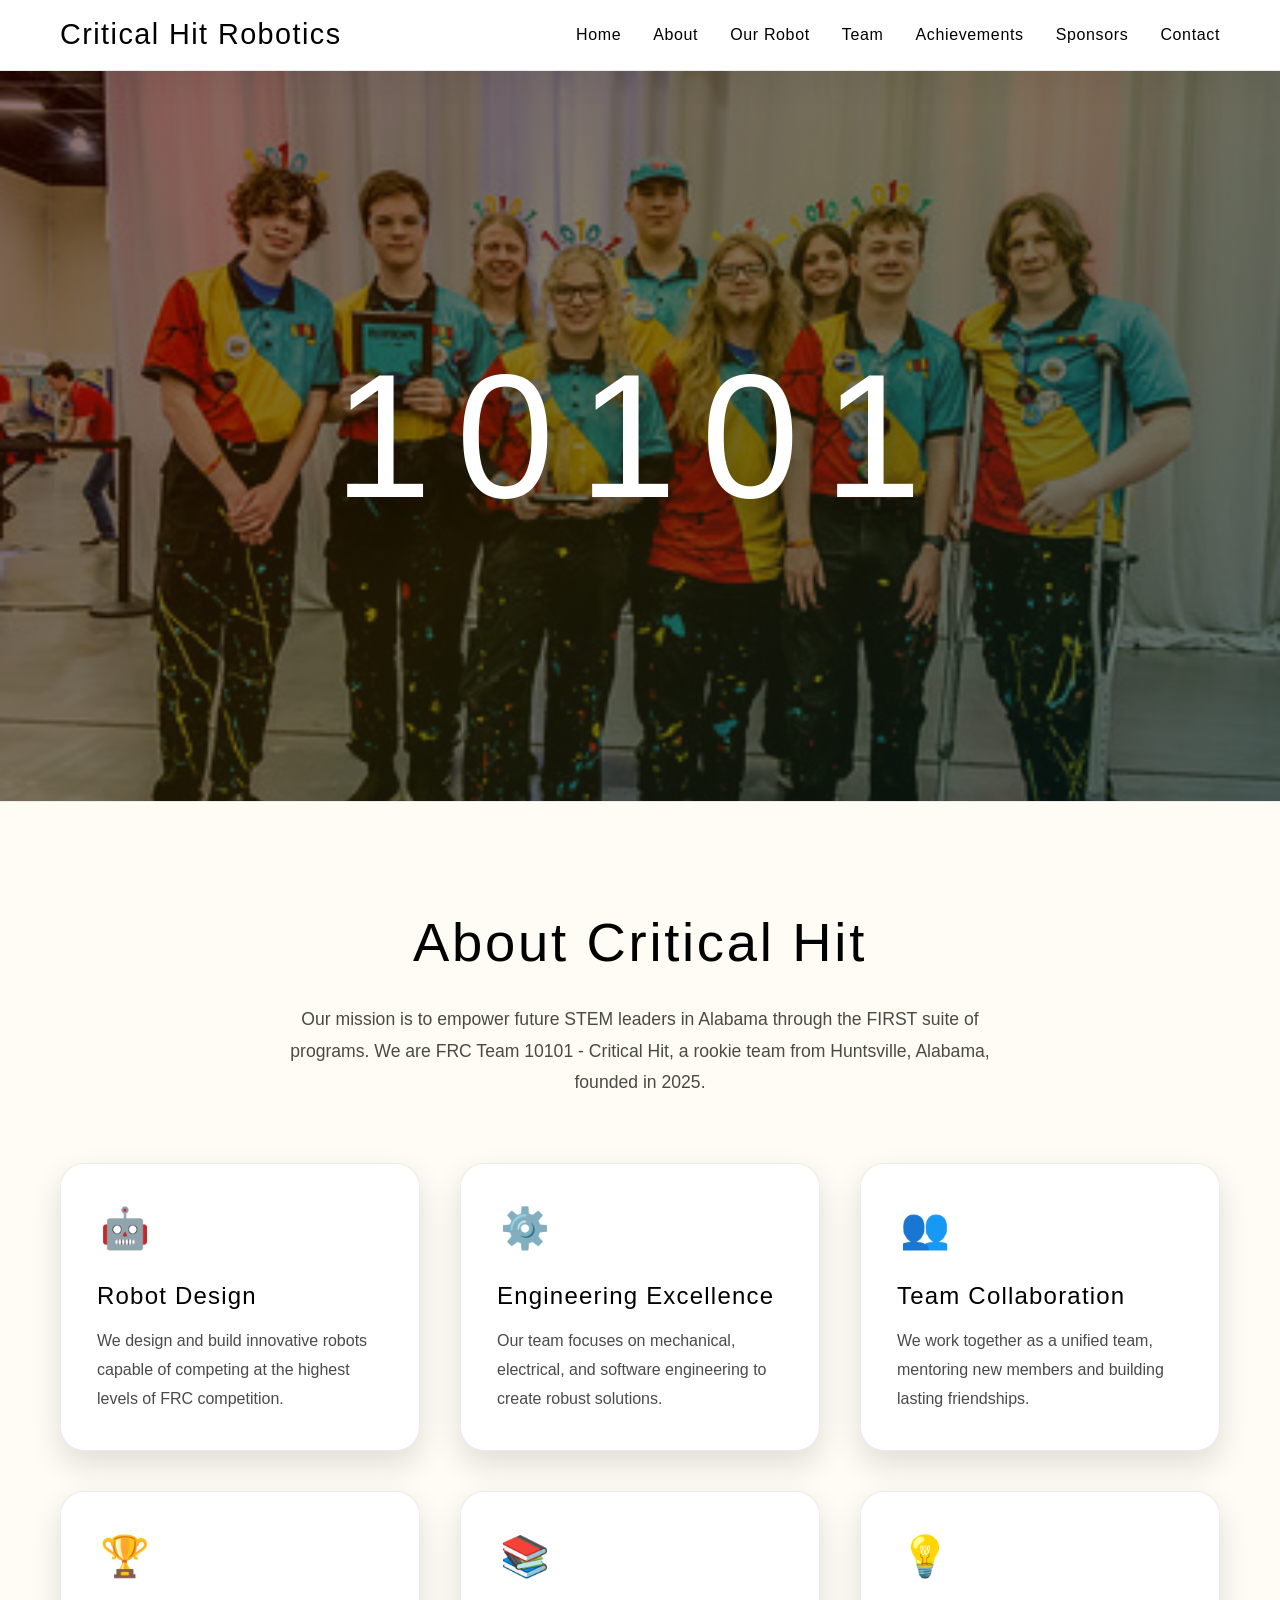
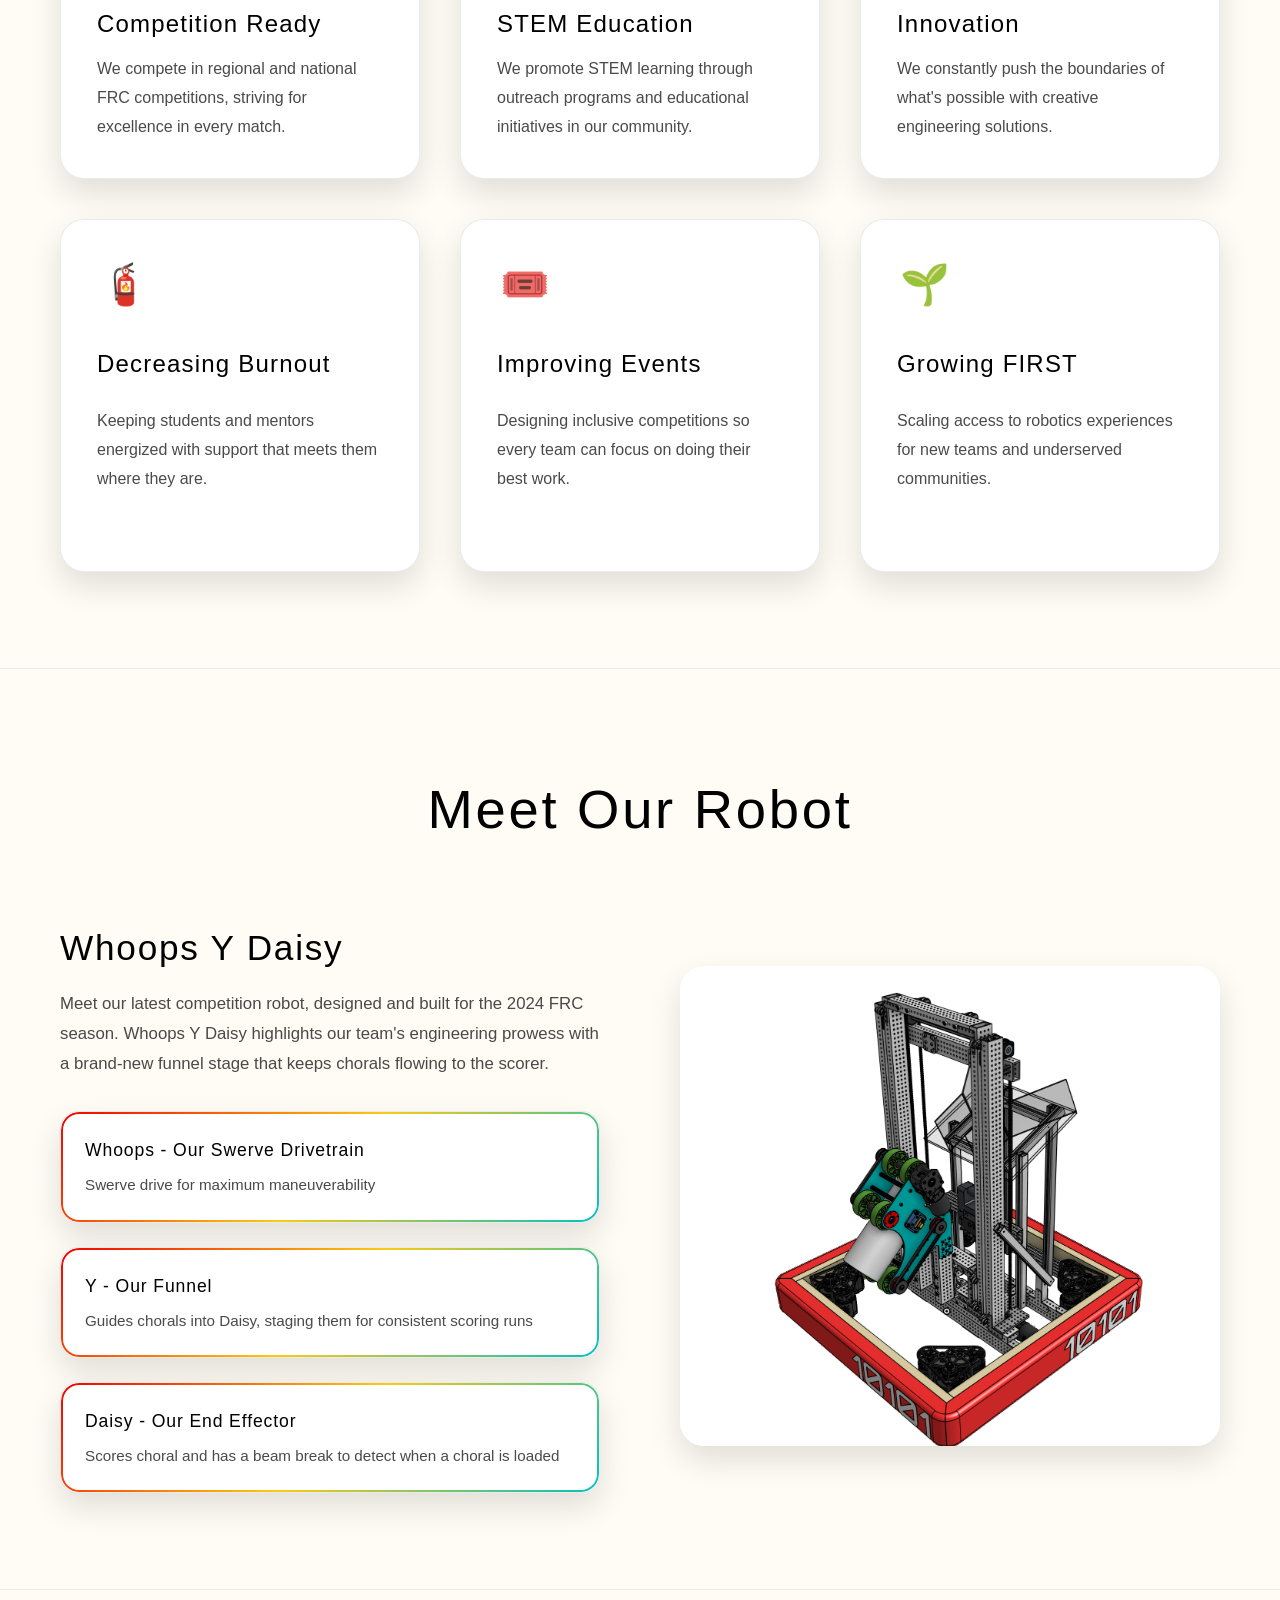
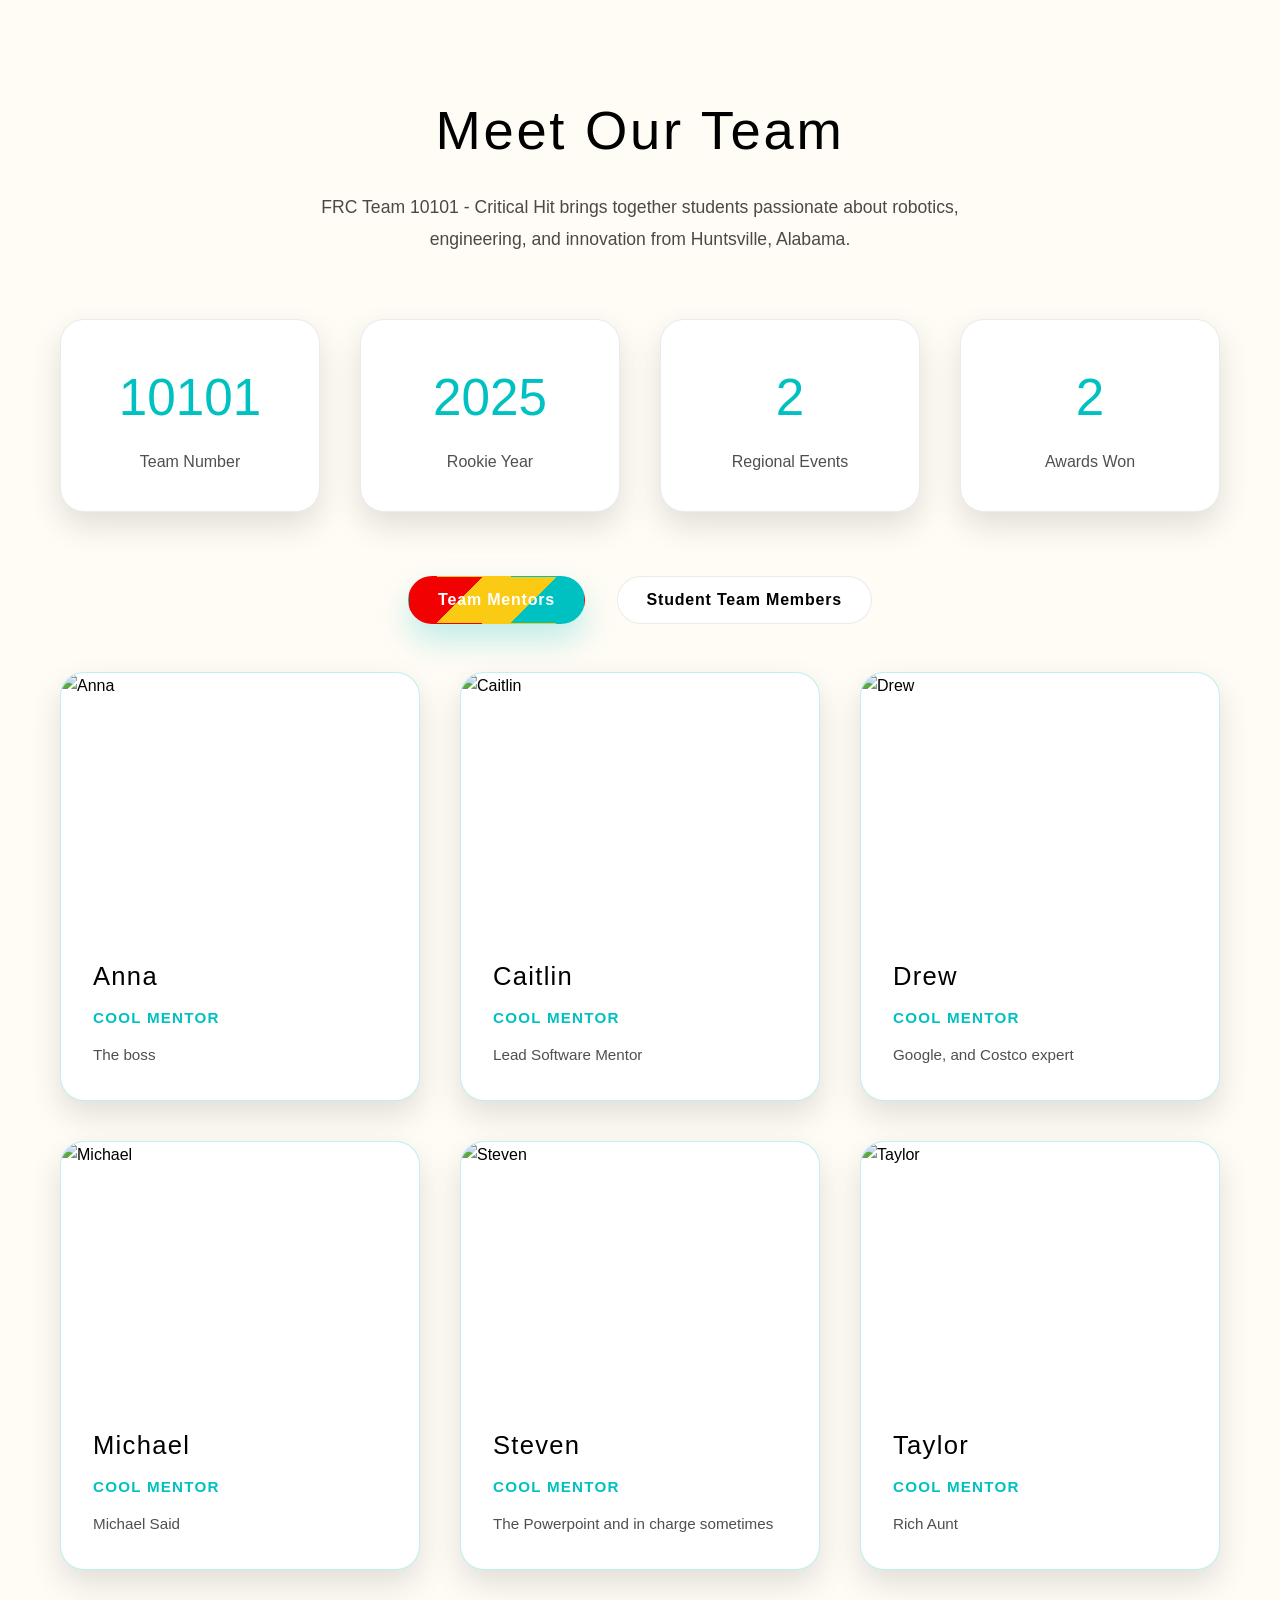
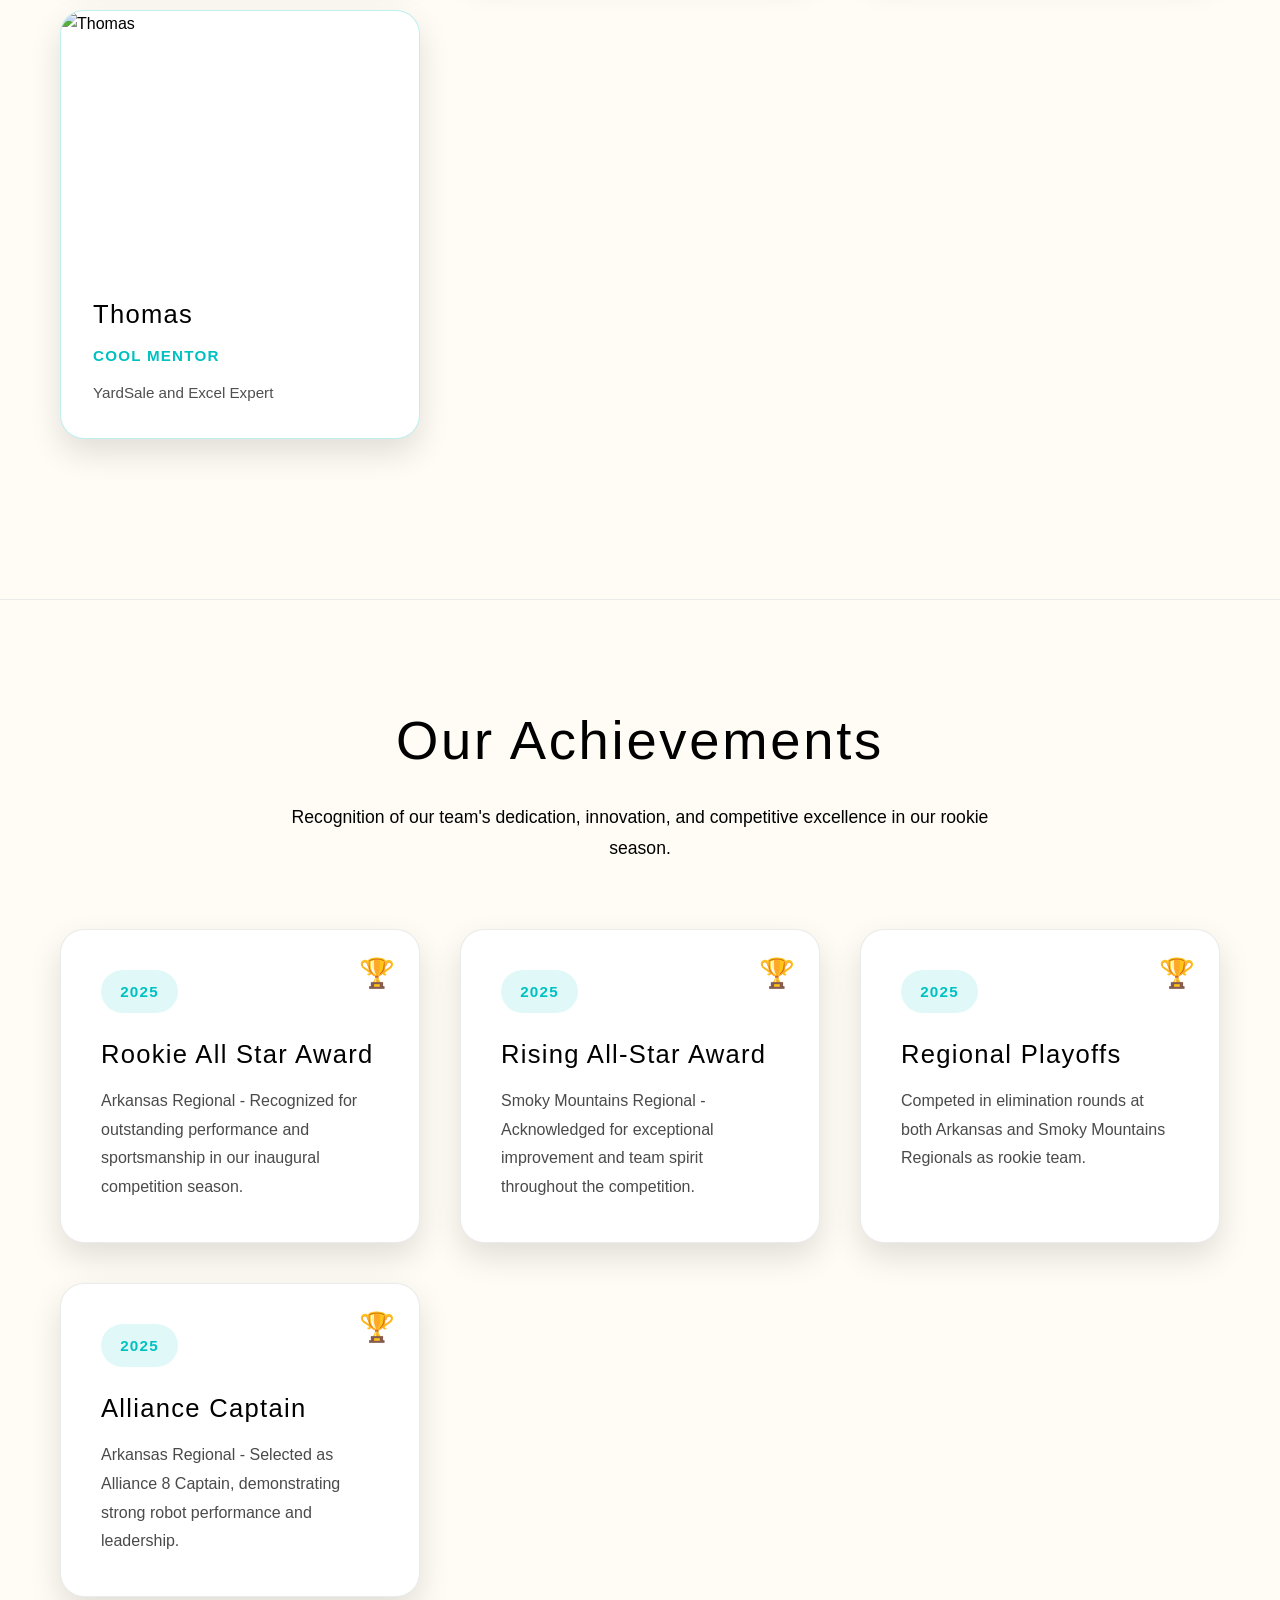
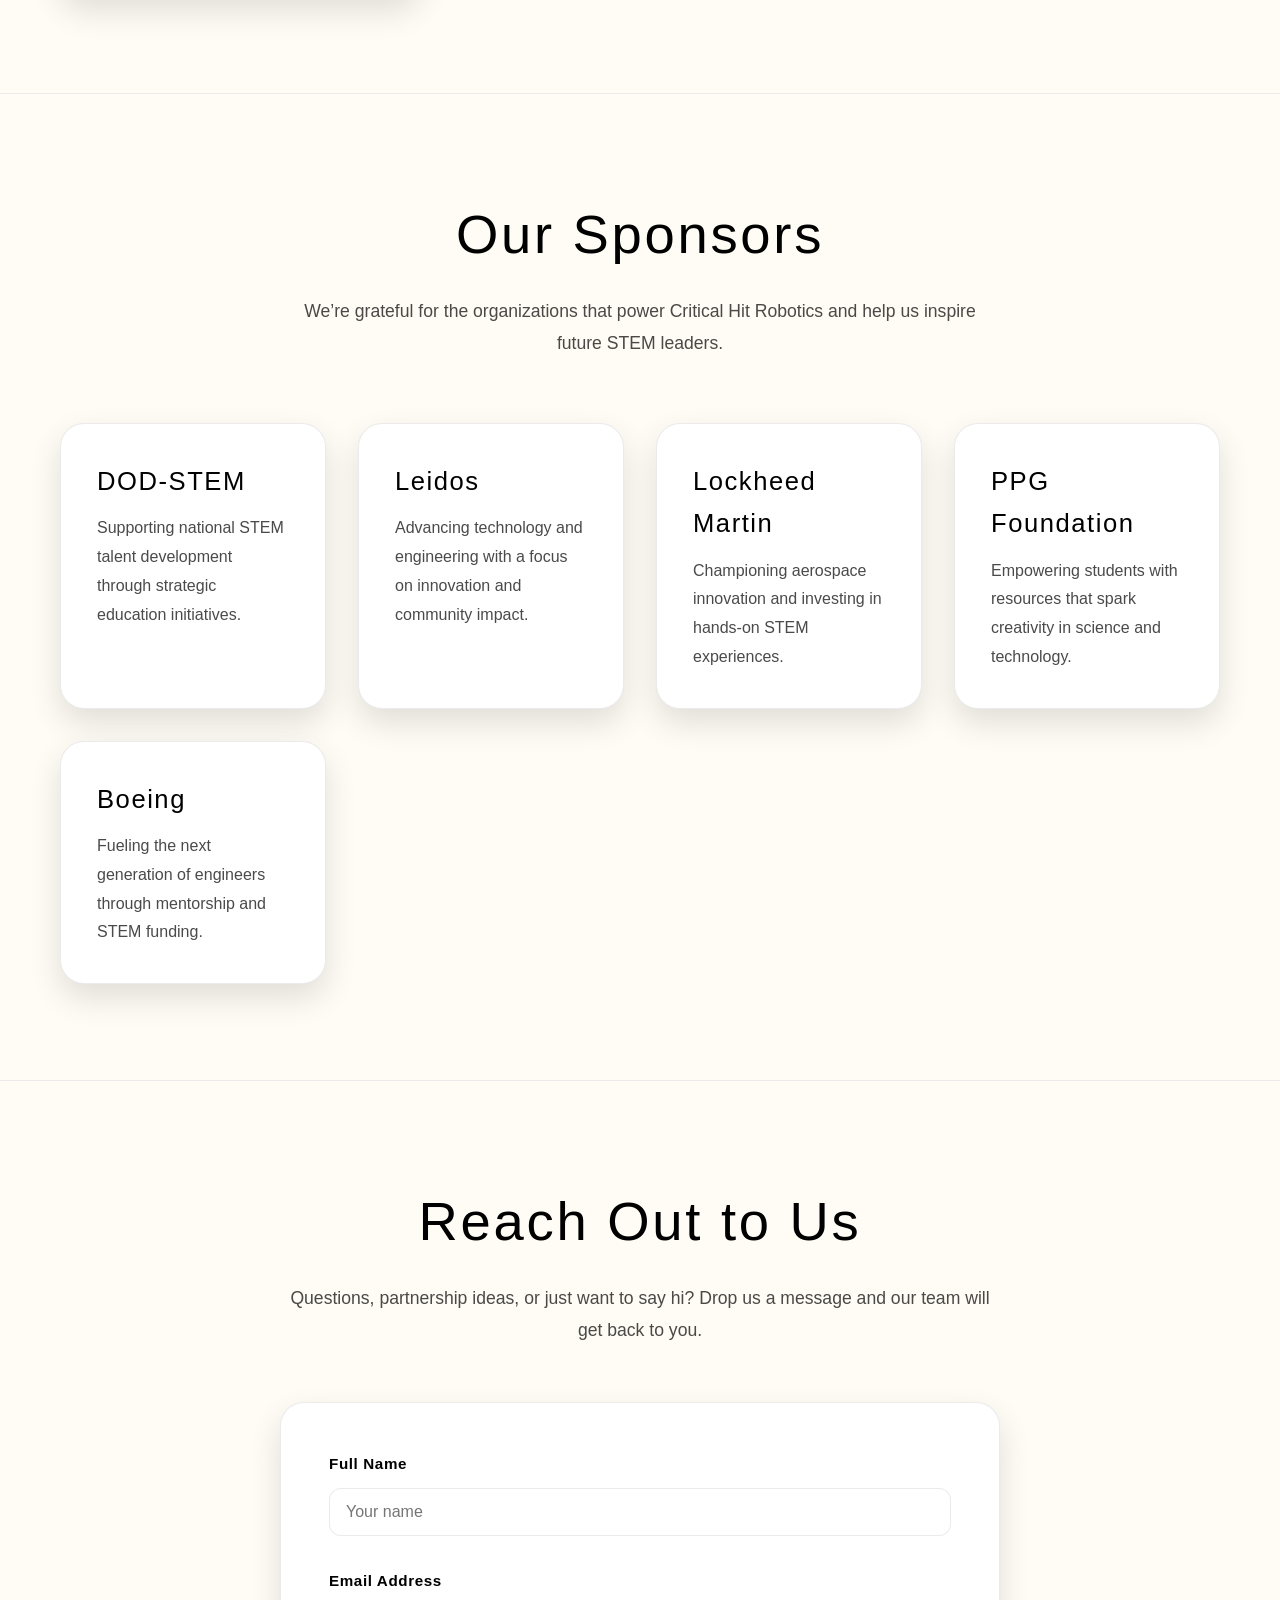
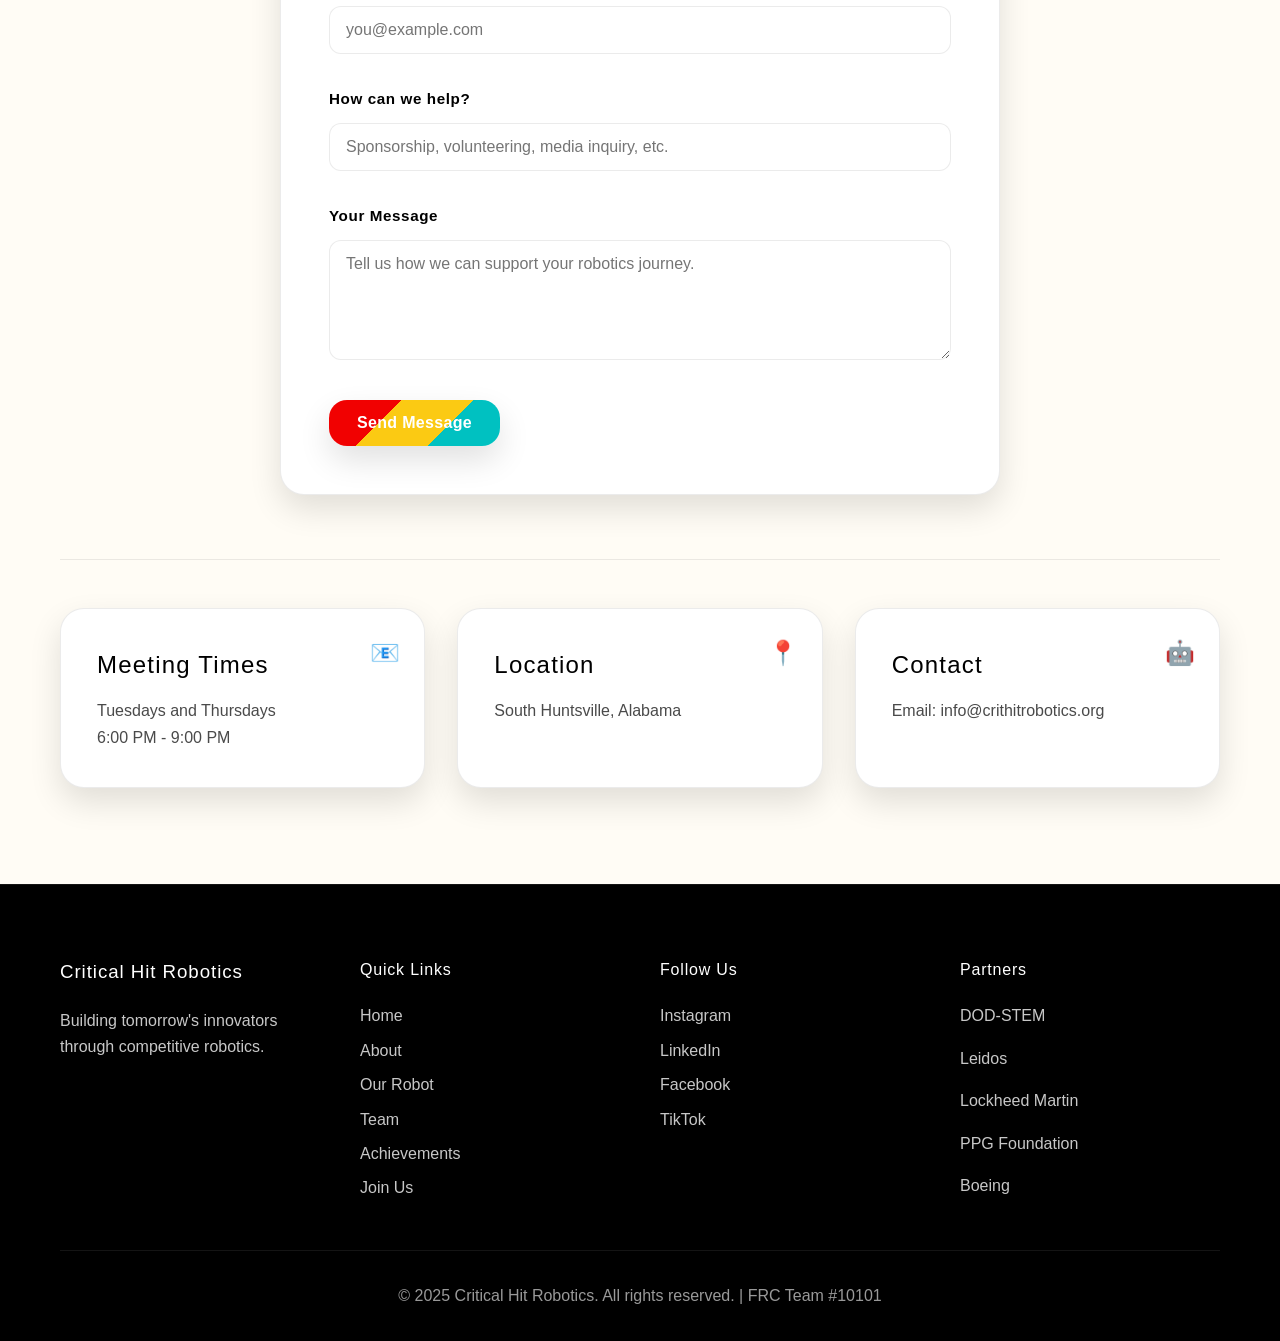
==== commit 4a084be6: "11/4/25" ====
--- a/index.html
+++ b/index.html
@@ -8,7 +8,6 @@
     <link rel="stylesheet" href="css/styles.css">
     <link rel="preconnect" href="https://fonts.googleapis.com">
     <link rel="preconnect" href="https://fonts.gstatic.com" crossorigin>
-    <link href="https://fonts.googleapis.com/css2?family=Inter:wght@300;400;500;600;700&display=swap" rel="stylesheet">
 </head>
 <body>
     <header class="header">
@@ -34,6 +33,9 @@
                         <a href="#achievements" class="nav-link">Achievements</a>
                     </li>
                     <li class="nav-item">
+                        <a href="#sponsors" class="nav-link">Sponsors</a>
+                    </li>
+                    <li class="nav-item">
                         <a href="#contact" class="nav-link">Contact</a>
                     </li>
                 </ul>
@@ -48,6 +50,11 @@
 
     <main>
         <section id="home" class="welcome-section">
+            <div class="welcome-overlay" aria-hidden="true">
+                <div class="welcome-overlay-content">
+                    <span class="overlay-number">10101</span>
+                </div>
+            </div>
             <div class="welcome-container">
                 <div class="welcome-content">
                     <h1 class="welcome-title">Welcome to <span class="highlight">Critical Hit</span></h1>
@@ -92,14 +99,56 @@
                         <p>We compete in regional and national FRC competitions, striving for excellence in every match.</p>
                     </div>
                     <div class="feature-card">
-                        <div class="feature-icon">�</div>
+                        <div class="feature-icon">📚</div>
                         <h3>STEM Education</h3>
                         <p>We promote STEM learning through outreach programs and educational initiatives in our community.</p>
                     </div>
                     <div class="feature-card">
-                        <div class="feature-icon">�</div>
+                        <div class="feature-icon">💡</div>
                         <h3>Innovation</h3>
                         <p>We constantly push the boundaries of what's possible with creative engineering solutions.</p>
+                    </div>
+                    <div class="feature-card innovation-card" tabindex="0" role="button" aria-expanded="false" aria-controls="burnout-details">
+                        <div class="feature-icon">🧯</div>
+                        <h3>Decreasing Burnout</h3>
+                        <p class="feature-summary">Keeping students and mentors energized with support that meets them where they are.</p>
+                        <div class="feature-details" id="burnout-details">
+                            <h4>Initiatives</h4>
+                            <ul>
+                                <li>FLL Kick-off events across Alabama</li>
+                                <li>Virtual mentorship sessions and office hours</li>
+                                <li>FIRST mentor network for peer to peer support</li>
+                                <li>In-person mentorship for easier troubleshooting</li>
+                            </ul>
+                        </div>
+                    </div>
+                    <div class="feature-card innovation-card" tabindex="0" role="button" aria-expanded="false" aria-controls="events-details">
+                        <div class="feature-icon">🎟️</div>
+                        <h3>Improving Events</h3>
+                        <p class="feature-summary">Designing inclusive competitions so every team can focus on doing their best work.</p>
+                        <div class="feature-details" id="events-details">
+                            <h4>Initiatives</h4>
+                            <ul>
+                                <li>Quiet rooms for both FLL and FTC teams</li>
+                                <li>On-site help desks staffed for FTC and FLL</li>
+                                <li>Team social and Fun Squad support</li>
+                                <li>Champion pit booths that set every team up for success</li>
+                            </ul>
+                        </div>
+                    </div>
+                    <div class="feature-card innovation-card" tabindex="0" role="button" aria-expanded="false" aria-controls="growing-details">
+                        <div class="feature-icon">🌱</div>
+                        <h3>Growing FIRST</h3>
+                        <p class="feature-summary">Scaling access to robotics experiences for new teams and underserved communities.</p>
+                        <div class="feature-details" id="growing-details">
+                            <h4>Initiatives</h4>
+                            <ul>
+                                <li>laptops for rookie teams through Alabama Jumpstart</li>
+                                <li>Progression of programs that follow students year after year</li>
+                                <li>Camps in underserved areas and local recreation centers</li>
+                                <li>FLL Explore Dreamlabs Center to spark early curiosity</li>
+                            </ul>
+                        </div>
                     </div>
                 </div>
             </div>
@@ -112,16 +161,16 @@
                 <h2 class="section-title">Meet Our Robot</h2>
                 <div class="robot-feature">
                     <div class="robot-content">
-                        <h3>Whoops E Daisy</h3>
-                        <p>Meet our latest competition robot, designed and built for the 2024 FRC season. This robot showcases our team's engineering prowess and innovative problem-solving abilities.</p>
+                        <h3>Whoops Y Daisy</h3>
+                        <p>Meet our latest competition robot, designed and built for the 2024 FRC season. Whoops Y Daisy highlights our team's engineering prowess with a brand-new funnel stage that keeps chorals flowing to the scorer.</p>
                         <div class="robot-specs">
                             <div class="spec-item">
                                 <h4>Whoops - Our Swerve Drivetrain</h4>
                                 <p>Swerve drive for maximum maneuverability</p>
                             </div>
                             <div class="spec-item">
-                                <h4>E - Our Elevator</h4>
-                                <p>Able to move Daisy to score at L1, L2, and L3 levels</p>
+                                <h4>Y - Our Funnel</h4>
+                                <p>Guides chorals into Daisy, staging them for consistent scoring runs</p>
                             </div>
                             <div class="spec-item">
                                 <h4>Daisy - Our End Effector</h4>
@@ -130,7 +179,7 @@
                         </div>
                     </div>
                     <div class="robot-visual">
-                        <img src="images/robot.png" alt="Whoops E Daisy Robot" class="robot-showcase-image">
+                        <img src="images/robot.png" alt="Whoops Y Daisy Robot" class="robot-showcase-image">
                     </div>
                 </div>
             </div>
@@ -443,35 +492,61 @@
 
         <div class="section-divider"></div>
 
+        <section id="sponsors" class="sponsors-section">
+            <div class="container">
+                <h2 class="section-title">Our Sponsors</h2>
+                <p class="section-description">We’re grateful for the organizations that power Critical Hit Robotics and help us inspire future STEM leaders.</p>
+
+                <div class="sponsors-grid">
+                    <article class="sponsor-card">
+                        <h3 class="sponsor-name">DOD-STEM</h3>
+                        <p class="sponsor-support">Supporting national STEM talent development through strategic education initiatives.</p>
+                    </article>
+                    <article class="sponsor-card">
+                        <h3 class="sponsor-name">Leidos</h3>
+                        <p class="sponsor-support">Advancing technology and engineering with a focus on innovation and community impact.</p>
+                    </article>
+                    <article class="sponsor-card">
+                        <h3 class="sponsor-name">Lockheed Martin</h3>
+                        <p class="sponsor-support">Championing aerospace innovation and investing in hands-on STEM experiences.</p>
+                    </article>
+                    <article class="sponsor-card">
+                        <h3 class="sponsor-name">PPG Foundation</h3>
+                        <p class="sponsor-support">Empowering students with resources that spark creativity in science and technology.</p>
+                    </article>
+                    <article class="sponsor-card">
+                        <h3 class="sponsor-name">Boeing</h3>
+                        <p class="sponsor-support">Fueling the next generation of engineers through mentorship and STEM funding.</p>
+                    </article>
+                </div>
+            </div>
+        </section>
+
+        <div class="section-divider"></div>
+
         <section id="contact" class="contact">
             <div class="container">
-                <h2 class="section-title">Join Our Team</h2>
-                <p class="section-description">Interested in joining Critical Hit? We welcome students passionate about STEM, robotics, and making a difference!</p>
-                
+                <h2 class="section-title">Reach Out to Us</h2>
+                <p class="section-description">Questions, partnership ideas, or just want to say hi? Drop us a message and our team will get back to you.</p>
+
                 <form class="contact-form">
                     <div class="form-group">
                         <label for="name">Full Name</label>
-                        <input type="text" id="name" name="name" required>
+                        <input type="text" id="name" name="name" placeholder="Your name" required>
                     </div>
                     <div class="form-group">
                         <label for="email">Email Address</label>
-                        <input type="email" id="email" name="email" required>
+                        <input type="email" id="email" name="email" placeholder="you@example.com" required>
                     </div>
                     <div class="form-group">
-                        <label for="grade">Grade Level</label>
-                        <select id="grade" name="grade" required>
-                            <option value="">Select Grade</option>
-                            <option value="9">9th Grade</option>
-                            <option value="10">10th Grade</option>
-                            <option value="11">11th Grade</option>
-                            <option value="12">12th Grade</option>
-                        </select>
+                        <label for="subject">How can we help?</label>
+                        <input type="text" id="subject" name="subject" placeholder="Sponsorship, volunteering, media inquiry, etc." required>
                     </div>
                     <div class="form-group">
-                        <label for="interests">Areas of Interest</label>
-                        <textarea id="interests" name="interests" rows="4" placeholder="Tell us about your interests in robotics, programming, mechanical design, etc." required></textarea>
-                    </div>
-                    <button type="submit" class="btn btn-primary">Submit Application</button>
+                        <label for="message">Your Message</label>
+                        <textarea id="message" name="message" rows="5" placeholder="Tell us how we can support your robotics journey." required></textarea>
+                    </div>
+                    <button type="submit" class="btn btn-primary">Send Message</button>
                 </form>
 
                 <div class="contact-info">
@@ -486,7 +561,7 @@
                     </div>
                     <div class="contact-item">
                         <h4>Contact</h4>
-                        <p>Email: info@crithitrobotics.com</p>
+                        <p>Email: info@crithitrobotics.org</p>
                     </div>
                 </div>
             </div>
@@ -523,9 +598,13 @@
                 <div class="footer-section">
                     <h4>Partners</h4>
                     <div class="sponsors">
-                        <p>FIRST Robotics Competition</p>
-                        <p>Local School District</p>
-                        <p>Community Sponsors</p>
+                        <ul>
+                            <li><a href="https://dodstem.us" target="_blank" rel="noopener" aria-label="DOD-STEM">DOD-STEM</a></li>
+                            <li><a href="https://www.leidos.com" target="_blank" rel="noopener" aria-label="Leidos">Leidos</a></li>
+                            <li><a href="https://www.lockheedmartin.com" target="_blank" rel="noopener" aria-label="Lockheed Martin">Lockheed Martin</a></li>
+                            <li><a href="https://www.ppg.com/en-US/community-impact" target="_blank" rel="noopener" aria-label="PPG Foundation">PPG Foundation</a></li>
+                            <li><a href="https://www.boeing.com" target="_blank" rel="noopener" aria-label="Boeing">Boeing</a></li>
+                        </ul>
                     </div>
                 </div>
             </div>
--- a/css/styles.css
+++ b/css/styles.css
@@ -4,11 +4,17 @@
     --primary-yellow: #fbca13;
     --primary-red: #f10101;
     --primary-black: #000000;
-    --comic-white: #ffffff;
-    --comic-shadow: rgba(0, 0, 0, 0.3);
-}
-
-/* Import Google Fonts */
+    --surface: #ffffff;
+    --surface-cream: #fffcf5;
+    --surface-muted: rgba(255, 255, 255, 0.92);
+    --border-soft: rgba(0, 0, 0, 0.08);
+    --shadow-soft: 0 14px 32px rgba(0, 0, 0, 0.12);
+    --shadow-hover: 0 18px 40px rgba(0, 0, 0, 0.16);
+    --radius-large: 24px;
+    --radius-medium: 18px;
+    --radius-small: 12px;
+}
+
 /* Import Google Fonts */
 @import url('https://fonts.googleapis.com/css2?family=Bangers&family=Roboto:wght@300;400;500;700&display=swap');
 
@@ -20,13 +26,37 @@
 
 body {
     font-family: 'Roboto', sans-serif;
-    line-height: 1.6;
-    color: var(--primary-black);
-    background-color: var(--primary-cyan);
-    background-image: 
-        radial-gradient(circle at 25% 25%, var(--primary-yellow) 2px, transparent 2px),
-        radial-gradient(circle at 75% 75%, var(--primary-red) 1px, transparent 1px);
-    background-size: 50px 50px, 30px 30px;
+    line-height: 1.65;
+    color: var(--primary-black);
+    background-color: var(--surface);
+    -webkit-font-smoothing: antialiased;
+}
+
+.header {
+    background: rgba(255, 255, 255, 0.9);
+    backdrop-filter: blur(18px);
+    border-bottom: 1px solid var(--border-soft);
+    position: sticky;
+    top: 0;
+    z-index: 1000;
+    transition: background 0.3s ease, box-shadow 0.3s ease;
+    box-shadow: 0 12px 30px rgba(0, 0, 0, 0.05);
+}
+
+h1, h2, h3, h4, h5, h6 {
+    font-family: 'Bangers', sans-serif;
+    font-weight: 400;
+    letter-spacing: 0.05em;
+}
+
+a {
+    color: inherit;
+    text-decoration: none;
+}
+
+img {
+    max-width: 100%;
+    display: block;
 }
 
 .container {
@@ -35,15 +65,6 @@
     padding: 0 20px;
 }
 
-/* Header and Navigation */
-.header {
-    background-color: var(--primary-black);
-    box-shadow: 0 2px 10px rgba(0, 0, 0, 0.3);
-    position: sticky;
-    top: 0;
-    z-index: 1000;
-}
-
 .nav-container {
     max-width: 1200px;
     margin: 0 auto;
@@ -55,9 +76,11 @@
 }
 
 .nav-logo h1 {
+    font-family: 'Bangers', sans-serif;
     font-size: 1.8rem;
-    font-weight: 700;
-    color: var(--primary-yellow);
+    font-weight: 400;
+    color: var(--primary-black);
+    letter-spacing: 0.05em;
 }
 
 .nav-menu {
@@ -68,32 +91,45 @@
 
 .nav-link {
     font-family: 'Roboto', sans-serif;
-    text-decoration: none;
-    color: white;
     font-weight: 500;
+    letter-spacing: 0.04em;
+    position: relative;
+    padding-bottom: 4px;
     transition: color 0.3s ease;
 }
 
+.nav-link::after {
+    content: '';
+    position: absolute;
+    left: 0;
+    bottom: 0;
+    width: 0;
+    height: 2px;
+    background: linear-gradient(90deg,
+        var(--primary-red) 0%,
+        var(--primary-red) 33.33%,
+        var(--primary-yellow) 33.33%,
+        var(--primary-yellow) 66.66%,
+        var(--primary-cyan) 66.66%,
+        var(--primary-cyan) 100%);
+    transition: width 0.3s ease;
+}
+
 .nav-link:hover {
-    color: var(--primary-yellow);
-}
-
-/* Scrolled header styles */
+    color: var(--primary-cyan);
+}
+
+.nav-link:hover::after {
+    width: 100%;
+}
+
 .header.scrolled {
-    background-color: rgba(255, 255, 255, 0.95);
-    backdrop-filter: blur(10px);
-}
-
-.header.scrolled .nav-link {
-    color: var(--primary-black);
-}
-
-.header.scrolled .nav-link:hover {
+    background: rgba(255, 255, 255, 0.98);
+    box-shadow: 0 14px 36px rgba(0, 0, 0, 0.08);
+}
+
+.header.scrolled .nav-logo h1 {
     color: var(--primary-cyan);
-}
-
-.header.scrolled .nav-logo h1 {
-    color: var(--primary-red);
 }
 
 .header.scrolled .hamburger .bar {
@@ -116,15 +152,57 @@
 
 /* Welcome Section */
 .welcome-section {
-    padding: 100px 0;
-    background: linear-gradient(rgba(0, 0, 0, 0.6), rgba(0, 0, 0, 0.6)), url('../images/teamPhoto.png');
+    padding: 120px 0 100px;
+    color: var(--primary-black);
+    min-height: 60vh;
+    display: flex;
+    align-items: center;
+    position: relative;
+    overflow: hidden;
+    background-color: var(--surface);
+}
+
+.welcome-section::before {
+    content: '';
+    position: absolute;
+    inset: 0;
+    background: linear-gradient(135deg,
+            rgba(241, 1, 1, 0.2) 0%,
+            rgba(251, 202, 19, 0.22) 48%,
+            rgba(0, 193, 193, 0.2) 100%),
+        url('../images/TeamPhoto.png');
     background-size: cover;
     background-position: center top;
     background-repeat: no-repeat;
-    color: white;
-    min-height: 60vh;
+    transition: filter 0.45s ease, transform 0.45s ease, opacity 0.45s ease;
+    z-index: 0;
+}
+
+.welcome-overlay {
+    position: absolute;
+    inset: 0;
     display: flex;
     align-items: center;
+    justify-content: center;
+    background: linear-gradient(135deg, rgba(0, 0, 0, 0.45), rgba(0, 0, 0, 0.55));
+    color: var(--surface);
+    z-index: 1;
+    transition: opacity 0.45s ease, visibility 0.45s ease;
+}
+
+.welcome-overlay-content {
+    text-align: center;
+    display: flex;
+    flex-direction: column;
+    align-items: center;
+    gap: 0;
+}
+
+.overlay-number {
+    font-family: 'Bangers', sans-serif;
+    font-size: clamp(5rem, 16vw, 11rem);
+    letter-spacing: 0.14em;
+    text-shadow: 0 14px 32px rgba(0, 0, 0, 0.4);
 }
 
 .welcome-container {
@@ -137,6 +215,47 @@
     align-items: center;
     min-height: 400px;
     flex-wrap: nowrap;
+    position: relative;
+    z-index: 2;
+    opacity: 0;
+    pointer-events: none;
+    transform: translateY(24px);
+    transition: opacity 0.45s ease, transform 0.45s ease;
+}
+
+.welcome-section:hover .welcome-container,
+.welcome-section:focus-within .welcome-container {
+    opacity: 1;
+    pointer-events: auto;
+    transform: translateY(0);
+}
+
+.welcome-section:hover .welcome-overlay,
+.welcome-section:focus-within .welcome-overlay {
+    opacity: 0;
+    visibility: hidden;
+}
+
+.welcome-section:hover::before,
+.welcome-section:focus-within::before {
+    filter: blur(6px) brightness(0.9);
+    transform: scale(1.05);
+}
+
+@media (hover: none), (pointer: coarse) {
+    .welcome-overlay {
+        display: none;
+    }
+
+    .welcome-container {
+        opacity: 1;
+        pointer-events: auto;
+        transform: none;
+    }
+
+    .welcome-section::before {
+        filter: blur(6px) brightness(0.9);
+    }
 }
 
 .welcome-content {
@@ -145,6 +264,14 @@
     flex-direction: column;
     justify-content: center;
     max-width: 50%;
+    gap: 1.5rem;
+    padding: 2.5rem;
+    background: rgba(0, 0, 0, 0.68);
+    border-radius: var(--radius-large);
+    color: var(--surface);
+    backdrop-filter: blur(10px);
+    border: 1px solid rgba(255, 255, 255, 0.12);
+    box-shadow: 0 18px 45px rgba(0, 0, 0, 0.35);
 }
 
 .welcome-image {
@@ -159,6 +286,10 @@
     max-width: 100%;
     height: auto;
     object-fit: contain;
+    border-radius: var(--radius-large);
+    box-shadow: var(--shadow-soft);
+    background: var(--surface);
+    padding: 12px;
 }
 
 /* Force side-by-side layout on larger screens */
@@ -176,73 +307,106 @@
 
 .welcome-title {
     font-family: 'Bangers', sans-serif;
-    font-size: 3.5rem;
-    font-weight: 400;
-    margin-bottom: 2rem;
-    line-height: 1.2;
-    letter-spacing: 1px;
+    font-size: clamp(3rem, 6vw, 4rem);
+    font-weight: 400;
+    margin-bottom: 1.2rem;
+    line-height: 1.05;
+    letter-spacing: 0.05em;
+    color: var(--surface);
 }
 
 .highlight {
-    color: var(--primary-yellow);
+    color: var(--primary-cyan);
 }
 
 .welcome-description {
     font-family: 'Roboto', sans-serif;
-    font-size: 1.3rem;
-    margin-bottom: 3rem;
-    opacity: 0.95;
-    line-height: 1.6;
-    font-weight: 500;
+    font-size: 1.1rem;
+    line-height: 1.85;
+    color: rgba(255, 255, 255, 0.88);
+    margin-bottom: 2.5rem;
+}
+
+.section-title {
+    font-family: 'Bangers', sans-serif;
+    font-size: clamp(2.6rem, 5vw, 3.4rem);
+    font-weight: 400;
+    text-align: center;
+    margin-bottom: 1rem;
+    color: var(--primary-black);
+    letter-spacing: 0.05em;
+}
+.section-description {
+    font-family: 'Roboto', sans-serif;
+    font-size: 1.1rem;
+    text-align: center;
+    max-width: 720px;
+    margin: 0 auto 3.5rem;
+    color: rgba(0, 0, 0, 0.72);
+    line-height: 1.8;
+    font-weight: 400;
 }
 
 .welcome-buttons {
     display: flex;
-    gap: 1.5rem;
+    gap: 1rem;
+    flex-wrap: wrap;
 }
 
 .btn {
-    padding: 15px 30px;
-    border: 3px solid var(--primary-black);
-    border-radius: 15px;
-    font-family: 'Roboto', sans-serif;
-    font-size: 1.3rem;
-    font-weight: 500;
+    padding: 14px 28px;
+    border-radius: var(--radius-medium);
+    font-family: 'Roboto', sans-serif;
+    font-size: 1rem;
+    font-weight: 600;
     cursor: pointer;
-    transition: all 0.3s ease;
+    transition: transform 0.3s ease, box-shadow 0.3s ease, background 0.3s ease, color 0.3s ease;
     text-decoration: none;
-    display: inline-block;
-    position: relative;
-    letter-spacing: 1px;
-    transform: rotate(-1deg);
+    display: inline-flex;
+    align-items: center;
+    justify-content: center;
+    gap: 0.5rem;
+    letter-spacing: 0.02em;
+    border: none;
 }
 
 .btn:hover {
-    transform: rotate(0deg) scale(1.05);
+    transform: translateY(-2px);
 }
 
 .btn-primary {
-    background-color: var(--primary-yellow);
-    color: var(--primary-black);
-    box-shadow: 4px 4px 0 var(--primary-red);
+    background: linear-gradient(135deg,
+        var(--primary-red) 0%,
+        var(--primary-red) 33.33%,
+        var(--primary-yellow) 33.33%,
+        var(--primary-yellow) 66.66%,
+        var(--primary-cyan) 66.66%,
+        var(--primary-cyan) 100%);
+    color: var(--surface);
+    box-shadow: var(--shadow-soft);
 }
 
 .btn-primary:hover {
-    background-color: var(--primary-red);
-    color: var(--comic-white);
-    box-shadow: 6px 6px 0 var(--primary-cyan);
+    background: linear-gradient(135deg,
+        var(--primary-red) 0%,
+        var(--primary-red) 33.33%,
+        var(--primary-yellow) 33.33%,
+        var(--primary-yellow) 66.66%,
+        var(--primary-cyan) 66.66%,
+        var(--primary-cyan) 100%);
+    box-shadow: var(--shadow-hover);
 }
 
 .btn-secondary {
-    background-color: var(--comic-white);
-    color: var(--primary-red);
-    box-shadow: 4px 4px 0 var(--primary-cyan);
+    background-color: var(--surface);
+    color: var(--primary-black);
+    border: 1px solid var(--border-soft);
+    box-shadow: var(--shadow-soft);
 }
 
 .btn-secondary:hover {
-    background-color: var(--primary-cyan);
-    color: var(--primary-black);
-    box-shadow: 6px 6px 0 var(--primary-yellow);
+    color: var(--primary-cyan);
+    box-shadow: var(--shadow-hover);
 }
 
 .image-placeholder {
@@ -259,180 +423,55 @@
 
 .robot-image {
     width: 100%;
-    height: 300px;
+    height: 320px;
     object-fit: cover;
     object-position: center top;
-    border-radius: 12px;
-    box-shadow: 0 8px 25px rgba(0, 0, 0, 0.3);
+    border-radius: var(--radius-large);
+    box-shadow: var(--shadow-soft);
 }
 
 /* Section Dividers - Simple White Line */
 .section-divider {
     height: 1px;
-    background-color: white;
+    background-color: var(--border-soft);
     margin: 0;
     border: none;
 }
-
-
-
-/* Comic Book Panels */
-.comic-panel {
-    background: var(--comic-white);
-    border: 4px solid var(--primary-black);
-    border-radius: 20px;
-    padding: 30px;
-    margin: 20px 0;
-    box-shadow: 8px 8px 0 var(--comic-shadow);
-    position: relative;
-    transform: rotate(-1deg);
-    transition: transform 0.3s ease;
-}
-
-.comic-panel:nth-child(even) {
-    transform: rotate(1deg);
-}
-
-.comic-panel:hover {
-    transform: rotate(0deg) scale(1.02);
-}
-
-/* Comic Speech Bubbles */
-.speech-bubble {
-    background: var(--comic-white);
-    border: 3px solid var(--primary-black);
-    border-radius: 20px;
-    padding: 20px;
-    position: relative;
-    margin: 20px 0;
-    box-shadow: 5px 5px 0 var(--comic-shadow);
-}
-
-.speech-bubble::before {
-    content: '';
-    position: absolute;
-    bottom: -15px;
-    left: 30px;
-    width: 0;
-    height: 0;
-    border-left: 15px solid transparent;
-    border-right: 15px solid transparent;
-    border-top: 15px solid var(--primary-black);
-}
-
-.speech-bubble::after {
-    content: '';
-    position: absolute;
-    bottom: -12px;
-    left: 32px;
-    width: 0;
-    height: 0;
-    border-left: 13px solid transparent;
-    border-right: 13px solid transparent;
-    border-top: 13px solid var(--comic-white);
-}
-
-/* Sections */
-.about, .robot-showcase, .team-section, .achievements, .contact {
-    padding: 100px 0;
-}
-
-.about {
-    background-color: var(--primary-cyan);
-    color: var(--primary-black);
-}
-
-.robot-showcase {
-    background-color: var(--primary-cyan);
-    color: var(--primary-black);
-}
-
-.team-section {
-    background-color: var(--primary-cyan);
-    color: var(--primary-black);
-}
-
-.achievements {
-    background-color: var(--primary-cyan);
-    color: var(--primary-black);
-    padding: 5rem 0;
-    position: relative;
-    overflow: hidden;
-}
-
-.achievements::before {
-    content: '';
-    position: absolute;
-    top: 0;
-    left: 0;
-    right: 0;
-    bottom: 0;
-    background-image: 
-        radial-gradient(circle at 20% 80%, transparent 20%, var(--primary-yellow) 20.5%, var(--primary-yellow) 21%, transparent 21.5%),
-        radial-gradient(circle at 80% 20%, transparent 20%, var(--primary-red) 20.5%, var(--primary-red) 21%, transparent 21.5%),
-        radial-gradient(circle at 40% 40%, transparent 20%, var(--comic-white) 20.5%, var(--comic-white) 21%, transparent 21.5%);
-    opacity: 0.1;
-    z-index: 1;
-}
-
-.achievements .container {
-    position: relative;
-    z-index: 2;
-}
-
+.about,
+.robot-showcase,
+.team-section,
+.achievements,
 .contact {
-    background-color: var(--primary-yellow);
-    color: var(--primary-black);
-    padding: 5rem 0;
-    position: relative;
-    overflow: hidden;
-}
-
-.contact::before {
-    content: '';
-    position: absolute;
-    top: 0;
-    left: 0;
-    right: 0;
-    bottom: 0;
-    background-image: 
-        radial-gradient(circle at 70% 30%, transparent 15%, var(--primary-cyan) 15.5%, var(--primary-cyan) 16%, transparent 16.5%),
-        radial-gradient(circle at 30% 70%, transparent 15%, var(--primary-red) 15.5%, var(--primary-red) 16%, transparent 16.5%);
-    opacity: 0.08;
-    z-index: 1;
-}
-
-.contact .container {
-    position: relative;
-    z-index: 2;
-}
-
-.container {
-    max-width: 1200px;
-    margin: 0 auto;
-    padding: 0 20px;
+    background-color: var(--surface-cream);
+    color: var(--primary-black);
+    padding: 6rem 0;
+}
+
+.robot-showcase,
+.achievements,
+.contact {
+    background-color: var(--surface-cream);
 }
 
 .section-title {
     font-family: 'Bangers', sans-serif;
-    font-size: 4rem;
+    font-size: clamp(2.6rem, 5vw, 3.4rem);
     font-weight: 400;
     text-align: center;
-    margin-bottom: 1.5rem;
-    color: var(--primary-black);
-    transform: rotate(-2deg);
-    letter-spacing: 1px;
+    margin-bottom: 1rem;
+    color: var(--primary-black);
+    letter-spacing: 0.05em;
 }
 
 .section-description {
     font-family: 'Roboto', sans-serif;
-    font-size: 1.3rem;
+    font-size: 1.1rem;
     text-align: center;
-    max-width: 700px;
-    margin: 0 auto 4rem;
-    color: var(--primary-black);
-    line-height: 1.7;
-    font-weight: 600;
+    max-width: 720px;
+    margin: 0 auto 3.5rem;
+    color: rgba(4, 4, 4, 0.72);
+    line-height: 1.8;
+    font-weight: 400;
 }
 
 /* Features Grid */
@@ -444,49 +483,125 @@
 }
 
 .feature-card {
-    background-color: var(--comic-white);
-    padding: 2.5rem;
-    border: 4px solid var(--primary-black);
-    border-radius: 20px;
-    box-shadow: 8px 8px 0 var(--primary-yellow);
-    text-align: center;
+    background-color: var(--surface);
+    padding: 2.25rem;
+    border: 1px solid var(--border-soft);
+    border-radius: var(--radius-large);
+    box-shadow: var(--shadow-soft);
+    text-align: left;
     transition: transform 0.3s ease, box-shadow 0.3s ease;
+}
+
+.feature-card:hover {
+    transform: translateY(-8px);
+    box-shadow: var(--shadow-hover);
+}
+
+.feature-card:focus {
+    outline: none;
+    box-shadow: 0 0 0 4px rgba(0, 193, 193, 0.16), var(--shadow-hover);
+}
+
+.innovation-card {
+    cursor: pointer;
+    display: flex;
+    flex-direction: column;
+    gap: 0.75rem;
     position: relative;
-    transform: rotate(-1deg);
-}
-
-.feature-card:nth-child(even) {
-    transform: rotate(1deg);
-    box-shadow: 8px 8px 0 var(--primary-red);
-}
-
-.feature-card:hover {
-    transform: rotate(0deg) translateY(-10px);
-    box-shadow: 12px 12px 0 var(--primary-cyan);
+    z-index: 0;
+}
+
+.innovation-card::before {
+    content: '';
+    position: absolute;
+    inset: 0;
+    border-radius: var(--radius-large);
+    padding: 2px;
+    background: linear-gradient(135deg, var(--primary-red), var(--primary-yellow), var(--primary-cyan));
+    opacity: 0;
+    transition: opacity 0.3s ease;
+    pointer-events: none;
+    -webkit-mask: linear-gradient(#fff 0 0) content-box, linear-gradient(#fff 0 0);
+    -webkit-mask-composite: xor;
+    mask: linear-gradient(#fff 0 0) content-box, linear-gradient(#fff 0 0);
+    mask-composite: exclude;
+}
+
+.innovation-card .feature-summary {
+    margin-bottom: 0.25rem;
+}
+
+.innovation-card .feature-details {
+    margin-top: 0.5rem;
+    padding-top: 1rem;
+    border-top: 1px solid rgba(0, 0, 0, 0.08);
+    font-size: 0.95rem;
+    line-height: 1.7;
+    color: rgba(4, 4, 4, 0.75);
+    max-height: 0;
+    opacity: 0;
+    visibility: hidden;
+    overflow: hidden;
+    transition: max-height 0.4s ease, opacity 0.3s ease;
+}
+
+.innovation-card .feature-details h4 {
+    font-family: 'Roboto', sans-serif;
+    font-weight: 600;
+    letter-spacing: 0.04em;
+    margin-bottom: 0.5rem;
+    color: var(--primary-black);
+    font-size: 0.95rem;
+}
+
+.innovation-card .feature-details ul {
+    list-style: disc;
+    margin-left: 1.25rem;
+    display: grid;
+    gap: 0.35rem;
+}
+
+.innovation-card.expanded .feature-details {
+    max-height: 320px;
+    opacity: 1;
+    visibility: visible;
+}
+
+.innovation-card.expanded {
+    box-shadow: var(--shadow-hover);
+}
+
+.innovation-card.expanded::before {
+    opacity: 1;
 }
 
 .feature-icon {
-    font-size: 4rem;
-    margin-bottom: 1.5rem;
-    display: block;
-    filter: drop-shadow(3px 3px 0 var(--comic-shadow));
+    font-size: 2.5rem;
+    margin-bottom: 1.25rem;
+    display: inline-flex;
+    align-items: center;
+    justify-content: center;
+    width: 56px;
+    height: 56px;
+    border-radius: 16px;
+    background-color: var(--surface);
+    color: var(--primary-cyan);
 }
 
 .feature-card h3 {
     font-family: 'Bangers', sans-serif;
-    font-size: 2rem;
-    font-weight: 400;
-    margin-bottom: 1.5rem;
-    color: var(--primary-black);
-    letter-spacing: 1px;
+    font-size: 1.5rem;
+    font-weight: 400;
+    margin-bottom: 0.75rem;
+    color: var(--primary-black);
+    letter-spacing: 0.05em;
 }
 
 .feature-card p {
     font-family: 'Roboto', sans-serif;
-    color: var(--primary-black);
-    line-height: 1.7;
-    font-size: 1.1rem;
-    font-weight: 400;
+    color: rgba(4, 4, 4, 0.72);
+    line-height: 1.8;
+    font-size: 1rem;
 }
 
 /* Robot Showcase */
@@ -507,17 +622,20 @@
 }
 
 .robot-content h3 {
+    font-family: 'Bangers', sans-serif;
     font-size: 2.2rem;
-    font-weight: 600;
-    margin-bottom: 1.5rem;
-    color: var(--primary-black);
+    font-weight: 400;
+    margin-bottom: 0.75rem;
+    color: var(--primary-black);
+    letter-spacing: 0.05em;
 }
 
 .robot-content p {
-    font-size: 1.2rem;
+    font-family: 'Roboto', sans-serif;
+    font-size: 1.05rem;
     margin-bottom: 2rem;
-    color: var(--primary-black);
-    line-height: 1.7;
+    color: rgba(4, 4, 4, 0.72);
+    line-height: 1.8;
 }
 
 .robot-specs {
@@ -528,28 +646,47 @@
 
 .spec-item {
     padding: 1.5rem;
-    background-color: var(--primary-yellow);
-    border-radius: 12px;
-    border-left: 6px solid var(--primary-red);
-    transition: transform 0.2s ease;
+    background-color: var(--surface);
+    border-radius: var(--radius-medium);
+    border: 1px solid var(--border-soft);
+    box-shadow: var(--shadow-soft);
+    transition: transform 0.25s ease, box-shadow 0.25s ease;
+    position: relative;
+}
+
+.spec-item::before {
+    content: '';
+    position: absolute;
+    inset: 0;
+    border-radius: var(--radius-medium);
+    padding: 2px;
+    background: linear-gradient(135deg, var(--primary-red), var(--primary-yellow), var(--primary-cyan));
+    -webkit-mask: linear-gradient(#fff 0 0) content-box, linear-gradient(#fff 0 0);
+    mask: linear-gradient(#fff 0 0) content-box, linear-gradient(#fff 0 0);
+    -webkit-mask-composite: xor;
+        mask-composite: exclude;
 }
 
 .spec-item:hover {
-    transform: translateX(5px);
+    transform: translateY(-4px);
+    box-shadow: var(--shadow-hover);
 }
 
 .spec-item h4 {
-    font-size: 1.2rem;
-    font-weight: 600;
-    margin-bottom: 0.75rem;
-    color: var(--primary-black);
+    font-family: 'Bangers', sans-serif;
+    font-size: 1.1rem;
+    font-weight: 400;
+    margin-bottom: 0.5rem;
+    color: var(--primary-black);
+    letter-spacing: 0.05em;
 }
 
 .spec-item p {
+    font-family: 'Roboto', sans-serif;
     margin: 0;
-    color: var(--primary-black);
-    font-size: 1rem;
-    line-height: 1.5;
+    color: rgba(4, 4, 4, 0.72);
+    font-size: 0.95rem;
+    line-height: 1.6;
 }
 
 .robot-visual .image-placeholder {
@@ -566,11 +703,11 @@
 
 .robot-showcase-image {
     width: 100%;
-    height: 500px;
+    height: 480px;
     object-fit: cover;
     object-position: center 20%;
-    border-radius: 15px;
-    box-shadow: 0 8px 25px rgba(0, 0, 0, 0.3);
+    border-radius: var(--radius-large);
+    box-shadow: var(--shadow-soft);
 }
 
 /* Team Stats */
@@ -583,39 +720,33 @@
 
 .stat-card {
     text-align: center;
-    padding: 2.5rem;
-    background-color: var(--comic-white);
-    border: 4px solid var(--primary-black);
-    border-radius: 20px;
-    box-shadow: 8px 8px 0 var(--primary-red);
-    transition: transform 0.3s ease;
-    position: relative;
-    transform: rotate(-2deg);
-}
-
-.stat-card:nth-child(even) {
-    transform: rotate(2deg);
-    box-shadow: 8px 8px 0 var(--primary-yellow);
+    padding: 2.25rem;
+    background-color: var(--surface);
+    border-radius: var(--radius-large);
+    border: 1px solid var(--border-soft);
+    box-shadow: var(--shadow-soft);
+    transition: transform 0.3s ease, box-shadow 0.3s ease;
 }
 
 .stat-card:hover {
-    transform: rotate(0deg) scale(1.1);
+    transform: translateY(-6px);
+    box-shadow: var(--shadow-hover);
 }
 
 .stat-number {
     font-family: 'Bangers', sans-serif;
-    font-size: 4rem;
-    font-weight: 400;
-    color: var(--primary-red);
-    margin-bottom: 1rem;
+    font-size: 3.2rem;
+    font-weight: 400;
+    color: var(--primary-cyan);
+    margin-bottom: 0.5rem;
     display: block;
-    letter-spacing: 1px;
 }
 
 .stat-label {
-    font-size: 1.2rem;
-    color: var(--primary-black);
-    font-weight: 700;
+    font-size: 1rem;
+    color: rgba(4, 4, 4, 0.7);
+    font-weight: 500;
+    font-family: 'Roboto', sans-serif;
 }
 
 /* Team Tabs */
@@ -631,31 +762,37 @@
 }
 
 .tab-button {
-    background-color: transparent;
-    border: 3px solid var(--primary-black);
-    color: var(--primary-black);
-    font-family: 'Bangers', sans-serif;
-    font-size: 1.5rem;
-    font-weight: 400;
-    padding: 1rem 2rem;
-    border-radius: 15px;
+    background-color: var(--surface);
+    border: 1px solid var(--border-soft);
+    color: var(--primary-black);
+    font-family: 'Roboto', sans-serif;
+    font-size: 1rem;
+    font-weight: 600;
+    padding: 0.85rem 1.8rem;
+    border-radius: 999px;
     cursor: pointer;
     transition: all 0.3s ease;
-    text-transform: uppercase;
-    letter-spacing: 1px;
+    letter-spacing: 0.05em;
 }
 
 .tab-button:hover {
-    background-color: var(--primary-cyan);
-    border-color: var(--primary-cyan);
-    color: white;
-    transform: translateY(-3px);
+    background-color: rgba(0, 193, 193, 0.1);
+    border-color: rgba(0, 193, 193, 0.3);
+    color: var(--primary-cyan);
+    transform: translateY(-2px);
 }
 
 .tab-button.active {
-    background-color: var(--primary-cyan);
-    color: white;
-    box-shadow: 0 5px 15px rgba(0, 193, 193, 0.3);
+    background: linear-gradient(135deg,
+        var(--primary-red) 0%,
+        var(--primary-red) 33.33%,
+        var(--primary-yellow) 33.33%,
+        var(--primary-yellow) 66.66%,
+        var(--primary-cyan) 66.66%,
+        var(--primary-cyan) 100%);
+    color: var(--surface);
+    border-color: transparent;
+    box-shadow: 0 16px 32px rgba(0, 193, 193, 0.25);
 }
 
 .tab-content {
@@ -683,15 +820,15 @@
 }
 
 /* Team Members */
+
 .team-subsection-title {
     font-family: 'Bangers', sans-serif;
-    font-size: 2.5rem;
+    font-size: 2.2rem;
     font-weight: 400;
     text-align: center;
     margin: 3rem 0 2rem 0;
-    color: var(--primary-red);
-    text-transform: uppercase;
-    letter-spacing: 2px;
+    color: var(--primary-black);
+    letter-spacing: 0.05em;
 }
 
 .team-subsection-title:first-of-type {
@@ -706,26 +843,27 @@
 }
 
 .member-card {
-    background-color: var(--primary-yellow);
-    border-radius: 15px;
+    background-color: var(--surface);
+    border-radius: var(--radius-large);
     overflow: hidden;
-    box-shadow: 0 8px 25px rgba(0, 0, 0, 0.15);
-    transition: transform 0.3s ease;
-    border: 3px solid var(--primary-red);
+    box-shadow: var(--shadow-soft);
+    transition: transform 0.3s ease, box-shadow 0.3s ease;
+    border: 1px solid var(--border-soft);
 }
 
 .member-card:hover {
     transform: translateY(-8px);
+    box-shadow: var(--shadow-hover);
 }
 
 /* Mentor cards have a different color scheme */
 .mentor-card {
-    background-color: white;
-    border: 3px solid var(--primary-cyan);
+    border-color: rgba(0, 193, 193, 0.25);
+    background-color: var(--surface);
 }
 
 .mentor-card .member-name {
-    color: var(--primary-red);
+    color: var(--primary-black);
 }
 
 .mentor-card .member-role {
@@ -733,7 +871,7 @@
 }
 
 .mentor-card .member-description {
-    color: var(--primary-black);
+    color: rgba(4, 4, 4, 0.7);
 }
 
 .member-image {
@@ -759,37 +897,41 @@
 
 .member-name {
     font-family: 'Bangers', sans-serif;
-    font-size: 1.8rem;
+    font-size: 1.6rem;
     font-weight: 400;
     margin-bottom: 0.5rem;
     color: var(--primary-black);
+    letter-spacing: 0.05em;
 }
 
 .member-role {
     font-family: 'Roboto', sans-serif;
-    font-size: 1.1rem;
-    font-weight: 700;
-    color: var(--primary-red);
-    margin-bottom: 1rem;
+    font-size: 0.95rem;
+    font-weight: 600;
+    color: var(--primary-cyan);
+    margin-bottom: 0.75rem;
+    letter-spacing: 0.08em;
     text-transform: uppercase;
-    letter-spacing: 1px;
 }
 
 .member-description {
     font-family: 'Roboto', sans-serif;
-    font-size: 1rem;
-    line-height: 1.6;
-    color: var(--primary-black);
+    font-size: 0.95rem;
+    line-height: 1.7;
+    color: rgba(4, 4, 4, 0.72);
 }
 
 .role-card h4 {
+    font-family: 'Bangers', sans-serif;
     font-size: 1.4rem;
-    font-weight: 600;
+    font-weight: 400;
     margin-bottom: 1.5rem;
     color: var(--primary-black);
+    letter-spacing: 0.05em;
 }
 
 .role-card p {
+    font-family: 'Roboto', sans-serif;
     color: var(--primary-black);
     line-height: 1.7;
     font-size: 1.05rem;
@@ -812,135 +954,157 @@
 }
 
 .achievement-card {
-    background-color: var(--comic-white);
-    border: 4px solid var(--primary-black);
-    border-radius: 20px;
+    background-color: var(--surface);
+    border-radius: var(--radius-large);
     padding: 2.5rem;
-    text-align: center;
+    text-align: left;
     transition: transform 0.3s ease, box-shadow 0.3s ease;
-    box-shadow: 6px 6px 0 var(--primary-yellow);
+    border: 1px solid var(--border-soft);
+    box-shadow: var(--shadow-soft);
     position: relative;
-    transform: rotate(2deg);
-}
-
-.achievement-card:nth-child(even) {
-    transform: rotate(-2deg);
-    box-shadow: 6px 6px 0 var(--primary-red);
 }
 
 .achievement-card::before {
     content: '🏆';
     position: absolute;
-    top: -15px;
-    right: -15px;
-    font-size: 2rem;
-    background: var(--primary-yellow);
-    border: 3px solid var(--primary-black);
-    border-radius: 50%;
-    width: 50px;
-    height: 50px;
-    display: flex;
+    top: 20px;
+    right: 24px;
+    font-size: 1.8rem;
+}
+
+.achievement-card:hover {
+    transform: translateY(-8px);
+    box-shadow: var(--shadow-hover);
+}
+
+.achievement-year {
+    display: inline-flex;
     align-items: center;
     justify-content: center;
-    box-shadow: 3px 3px 0 var(--primary-black);
-}
-
-.achievement-card:hover {
-    transform: rotate(0deg) scale(1.05);
-    box-shadow: 8px 8px 0 var(--primary-cyan);
-}
-
-.achievement-year {
-    display: inline-block;
-    background-color: var(--primary-red);
-    color: var(--comic-white);
-    padding: 0.75rem 1.5rem;
-    border-radius: 25px;
-    font-family: 'Roboto', sans-serif;
-    font-weight: 700;
-    font-size: 1.2rem;
-    margin-bottom: 1.5rem;
-    transition: all 0.3s ease;
-    border: 3px solid var(--primary-black);
-    letter-spacing: 1px;
-}
-
-.achievement-card:hover .achievement-year {
-    background-color: var(--primary-yellow);
-    color: var(--primary-black);
-    transform: scale(1.1);
+    background: rgba(0, 193, 193, 0.12);
+    color: var(--primary-cyan);
+    padding: 0.55rem 1.2rem;
+    border-radius: 999px;
+    font-family: 'Roboto', sans-serif;
+    font-weight: 600;
+    font-size: 0.95rem;
+    margin-bottom: 1.25rem;
+    letter-spacing: 0.08em;
+    text-transform: uppercase;
 }
 
 .achievement-card h4 {
     font-family: 'Bangers', sans-serif;
-    font-size: 2rem;
-    font-weight: 400;
-    margin-bottom: 1.5rem;
-    color: var(--primary-red);
-    transition: color 0.3s ease;
-    letter-spacing: 1px;
-}
-
-.achievement-card:hover h4 {
-    color: var(--primary-cyan);
+    font-size: 1.6rem;
+    font-weight: 400;
+    margin-bottom: 0.75rem;
+    color: var(--primary-black);
+    letter-spacing: 0.05em;
 }
 
 .achievement-card p {
     font-family: 'Roboto', sans-serif;
-    color: var(--primary-black);
-    line-height: 1.7;
-    transition: color 0.3s ease;
-    font-size: 1.1rem;
-    font-weight: 500;
+    color: rgba(4, 4, 4, 0.72);
+    line-height: 1.8;
+    font-size: 1rem;
+}
+
+/* Sponsors */
+.sponsors-section {
+    background-color: var(--surface-cream);
+    color: var(--primary-black);
+    padding: 6rem 0;
+}
+
+.sponsors-grid {
+    display: grid;
+    grid-template-columns: repeat(auto-fit, minmax(240px, 1fr));
+    gap: 2rem;
+    margin-top: 4rem;
+}
+
+.sponsor-card {
+    position: relative;
+    padding: 2.25rem;
+    background-color: var(--surface);
+    border-radius: var(--radius-large);
+    border: 1px solid var(--border-soft);
+    box-shadow: var(--shadow-soft);
+    transition: transform 0.3s ease, box-shadow 0.3s ease;
+    overflow: hidden;
+}
+
+.sponsor-card::before {
+    content: '';
+    position: absolute;
+    inset: 0;
+    border-radius: inherit;
+    padding: 2px;
+    background: linear-gradient(135deg,
+        rgba(241, 1, 1, 0.28) 0%,
+        rgba(251, 202, 19, 0.28) 50%,
+        rgba(0, 193, 193, 0.28) 100%);
+    -webkit-mask: linear-gradient(#fff 0 0) content-box, linear-gradient(#fff 0 0);
+    mask: linear-gradient(#fff 0 0) content-box, linear-gradient(#fff 0 0);
+    -webkit-mask-composite: xor;
+        mask-composite: exclude;
+    opacity: 0;
+    transition: opacity 0.3s ease;
+}
+
+.sponsor-card:hover {
+    transform: translateY(-6px);
+    box-shadow: var(--shadow-hover);
+}
+
+.sponsor-card:hover::before {
+    opacity: 1;
+}
+
+.sponsor-name {
+    font-family: 'Bangers', sans-serif;
+    font-size: 1.6rem;
+    font-weight: 400;
+    color: var(--primary-black);
+    margin-bottom: 0.75rem;
+    letter-spacing: 0.06em;
+}
+
+.sponsor-support {
+    font-family: 'Roboto', sans-serif;
+    font-size: 1rem;
+    line-height: 1.8;
+    color: rgba(4, 4, 4, 0.72);
+    margin: 0;
 }
 
 /* Contact Info */
 .contact-info {
     display: grid;
     grid-template-columns: repeat(auto-fit, minmax(280px, 1fr));
-    gap: 3rem;
-    margin-top: 4rem;
-    padding-top: 4rem;
-    border-top: 3px solid var(--primary-black);
+    gap: 2rem;
+    margin-top: 3rem;
+    padding-top: 3rem;
+    border-top: 1px solid rgba(4, 4, 4, 0.08);
 }
 
 .contact-item {
-    text-align: center;
-    padding: 2.5rem;
-    background-color: var(--comic-white);
-    border-radius: 20px;
-    border: 4px solid var(--primary-black);
-    box-shadow: 6px 6px 0 var(--primary-cyan);
+    text-align: left;
+    padding: 2.25rem;
+    background-color: var(--surface);
+    border-radius: var(--radius-large);
+    border: 1px solid var(--border-soft);
+    box-shadow: var(--shadow-soft);
     position: relative;
-    transform: rotate(1deg);
-    transition: transform 0.3s ease;
-}
-
-.contact-item:nth-child(even) {
-    transform: rotate(-1deg);
-    box-shadow: 6px 6px 0 var(--primary-red);
-}
-
-.contact-item:hover {
-    transform: rotate(0deg) scale(1.05);
+    transition: transform 0.3s ease, box-shadow 0.3s ease;
 }
 
 .contact-item::before {
     content: '📧';
     position: absolute;
-    top: -15px;
-    left: 50%;
-    transform: translateX(-50%);
-    font-size: 2rem;
-    background: var(--primary-yellow);
-    border: 3px solid var(--primary-black);
-    border-radius: 50%;
-    width: 50px;
-    height: 50px;
-    display: flex;
-    align-items: center;
-    justify-content: center;
-    box-shadow: 3px 3px 0 var(--primary-black);
+    top: 24px;
+    right: 24px;
+    font-size: 1.5rem;
 }
 
 .contact-item:nth-child(2)::before {
@@ -951,53 +1115,60 @@
     content: '🤖';
 }
 
+.contact-item:hover {
+    transform: translateY(-6px);
+    box-shadow: var(--shadow-hover);
+}
+
 .contact-item h4 {
     font-family: 'Bangers', sans-serif;
-    font-size: 1.8rem;
-    font-weight: 400;
-    margin-bottom: 1.5rem;
-    color: var(--primary-red);
-    letter-spacing: 1px;
-    margin-top: 1rem;
+    font-size: 1.5rem;
+    font-weight: 400;
+    margin-bottom: 0.75rem;
+    color: var(--primary-black);
+    letter-spacing: 0.05em;
 }
 
 .contact-item p {
     font-family: 'Roboto', sans-serif;
-    color: var(--primary-black);
-    line-height: 1.8;
-    font-size: 1.1rem;
-    font-weight: 500;
+    color: rgba(4, 4, 4, 0.72);
+    line-height: 1.7;
+    font-size: 1rem;
+    font-weight: 400;
 }
 
 /* Contact Form */
 .contact-form {
-    max-width: 700px;
+    max-width: 720px;
     margin: 0 auto 4rem;
     padding: 3rem;
-    background-color: var(--comic-white);
-    border-radius: 20px;
-    border: 4px solid var(--primary-black);
-    box-shadow: 8px 8px 0 var(--primary-red);
+    background-color: var(--surface);
+    border-radius: var(--radius-large);
+    border: 1px solid var(--border-soft);
+    box-shadow: var(--shadow-soft);
     position: relative;
-    transform: rotate(-1deg);
+    z-index: 0;
+    overflow: hidden;
 }
 
 .contact-form::before {
-    content: 'CONTACT US!';
+    content: '';
     position: absolute;
-    top: -20px;
-    left: 50%;
-    transform: translateX(-50%) rotate(3deg);
-    background: var(--primary-cyan);
-    color: var(--primary-black);
-    padding: 10px 20px;
-    border: 3px solid var(--primary-black);
-    border-radius: 15px;
-    font-family: 'Roboto', sans-serif;
-    font-size: 1.2rem;
-    font-weight: 700;
-    box-shadow: 3px 3px 0 var(--primary-black);
-    letter-spacing: 1px;
+    inset: 0;
+    background: rgba(0, 0, 0, 0.05);
+    opacity: 0;
+    transition: opacity 0.3s ease;
+    pointer-events: none;
+    z-index: 0;
+}
+
+.contact-form:hover::before {
+    opacity: 1;
+}
+
+.contact-form > * {
+    position: relative;
+    z-index: 1;
 }
 
 .form-group {
@@ -1008,10 +1179,10 @@
     display: block;
     margin-bottom: 0.75rem;
     font-family: 'Roboto', sans-serif;
-    font-weight: 700;
-    color: var(--primary-red);
-    font-size: 1.3rem;
-    letter-spacing: 1px;
+    font-weight: 600;
+    color: var(--primary-black);
+    font-size: 0.95rem;
+    letter-spacing: 0.04em;
 }
 
 .form-group input,
@@ -1019,47 +1190,51 @@
 .form-group select {
     font-family: 'Roboto', sans-serif;
     width: 100%;
-    padding: 15px;
-    border: 3px solid var(--primary-black);
-    border-radius: 15px;
-    font-size: 1.05rem;
-    transition: border-color 0.3s ease, box-shadow 0.3s ease, transform 0.3s ease;
-    background-color: var(--comic-white);
-    font-weight: 500;
+    padding: 14px 16px;
+    border: 1px solid var(--border-soft);
+    border-radius: var(--radius-small);
+    font-size: 1rem;
+    transition: border-color 0.3s ease, box-shadow 0.3s ease;
+    background-color: var(--surface);
+    font-weight: 400;
 }
 
 .form-group input:focus,
 .form-group textarea:focus,
 .form-group select:focus {
     outline: none;
-    border-color: var(--primary-cyan);
-    box-shadow: 4px 4px 0 var(--primary-yellow);
-    transform: translateY(-2px);
+    border-color: rgba(0, 193, 193, 0.6);
+    box-shadow: 0 0 0 4px rgba(0, 193, 193, 0.1);
 }
 
 /* Footer */
 .footer {
-    background-color: var(--primary-yellow);
-    color: var(--primary-black);
-    padding: 60px 0 20px;
+    background-color: var(--primary-black);
+    color: rgba(255, 255, 255, 0.78);
+    padding: 72px 0 32px;
+    border-top: 1px solid rgba(255, 255, 255, 0.08);
 }
 
 .footer-content {
     display: grid;
-    grid-template-columns: repeat(auto-fit, minmax(250px, 1fr));
-    gap: 2rem;
-    margin-bottom: 2rem;
+    grid-template-columns: repeat(auto-fit, minmax(260px, 1fr));
+    gap: 2.5rem;
+    margin-bottom: 2.5rem;
 }
 
 .footer-section {
     display: flex;
     flex-direction: column;
+    gap: 0.75rem;
 }
 
 .footer-section h3,
 .footer-section h4 {
-    margin-bottom: 1rem;
-    color: var(--primary-black);
+    margin-bottom: 0.5rem;
+    color: #ffffff;
+    font-family: 'Bangers', sans-serif;
+    font-weight: 400;
+    letter-spacing: 0.05em;
 }
 
 .footer-section ul {
@@ -1071,32 +1246,50 @@
 }
 
 .footer-section a {
-    color: var(--primary-black);
+    color: rgba(255, 255, 255, 0.78);
     text-decoration: none;
     transition: color 0.3s ease;
 }
 
 .footer-section a:hover {
-    color: var(--primary-red);
+    color: var(--primary-cyan);
 }
 
 .social-links {
     display: flex;
-    gap: 1rem;
+    gap: 0.75rem;
+    flex-wrap: wrap;
+}
+
+.social-links a {
+    padding: 0.45rem 0.9rem;
+    border-radius: 999px;
+    background-color: rgba(255, 255, 255, 0.06);
+    transition: background 0.3s ease;
+}
+
+.social-links a:hover {
+    background-color: rgba(0, 193, 193, 0.18);
+}
+
+.sponsors ul {
+    list-style: none;
+    padding: 0;
+    margin: 0;
+    display: flex;
     flex-direction: column;
-    align-items: center;
-}
-
-.sponsors p {
-    margin-bottom: 0.5rem;
-    color: var(--primary-black);
+    gap: 0.5rem;
+}
+
+.sponsors ul li a {
+    color: rgba(255, 255, 255, 0.78);
 }
 
 .footer-bottom {
-    border-top: 1px solid var(--primary-black);
+    border-top: 1px solid rgba(255, 255, 255, 0.08);
     padding-top: 2rem;
     text-align: center;
-    color: var(--primary-black);
+    color: rgba(255, 255, 255, 0.6);
 }
 
 /* Responsive Design */
@@ -1146,6 +1339,11 @@
         max-width: 100% !important;
     }
 
+    .welcome-content {
+        padding: 2rem;
+        gap: 1.25rem;
+    }
+
     .welcome-title {
         font-size: 2.8rem;
     }
@@ -1167,7 +1365,7 @@
         gap: 3rem;
     }
 
-    .features-grid, .team-stats, .team-members, .achievements-grid {
+    .features-grid, .team-stats, .team-members, .achievements-grid, .sponsors-grid {
         grid-template-columns: 1fr;
         gap: 2rem;
     }
@@ -1217,6 +1415,10 @@
         font-size: 2.2rem;
     }
 
+    .welcome-content {
+        padding: 1.75rem;
+    }
+
     .section-title {
         font-size: 1.8rem;
     }
@@ -1234,7 +1436,7 @@
         font-size: 1.1rem;
     }
 
-    .feature-card, .stat-card, .role-card, .achievement-card {
+    .feature-card, .stat-card, .role-card, .achievement-card, .sponsor-card {
         padding: 2rem;
     }
 
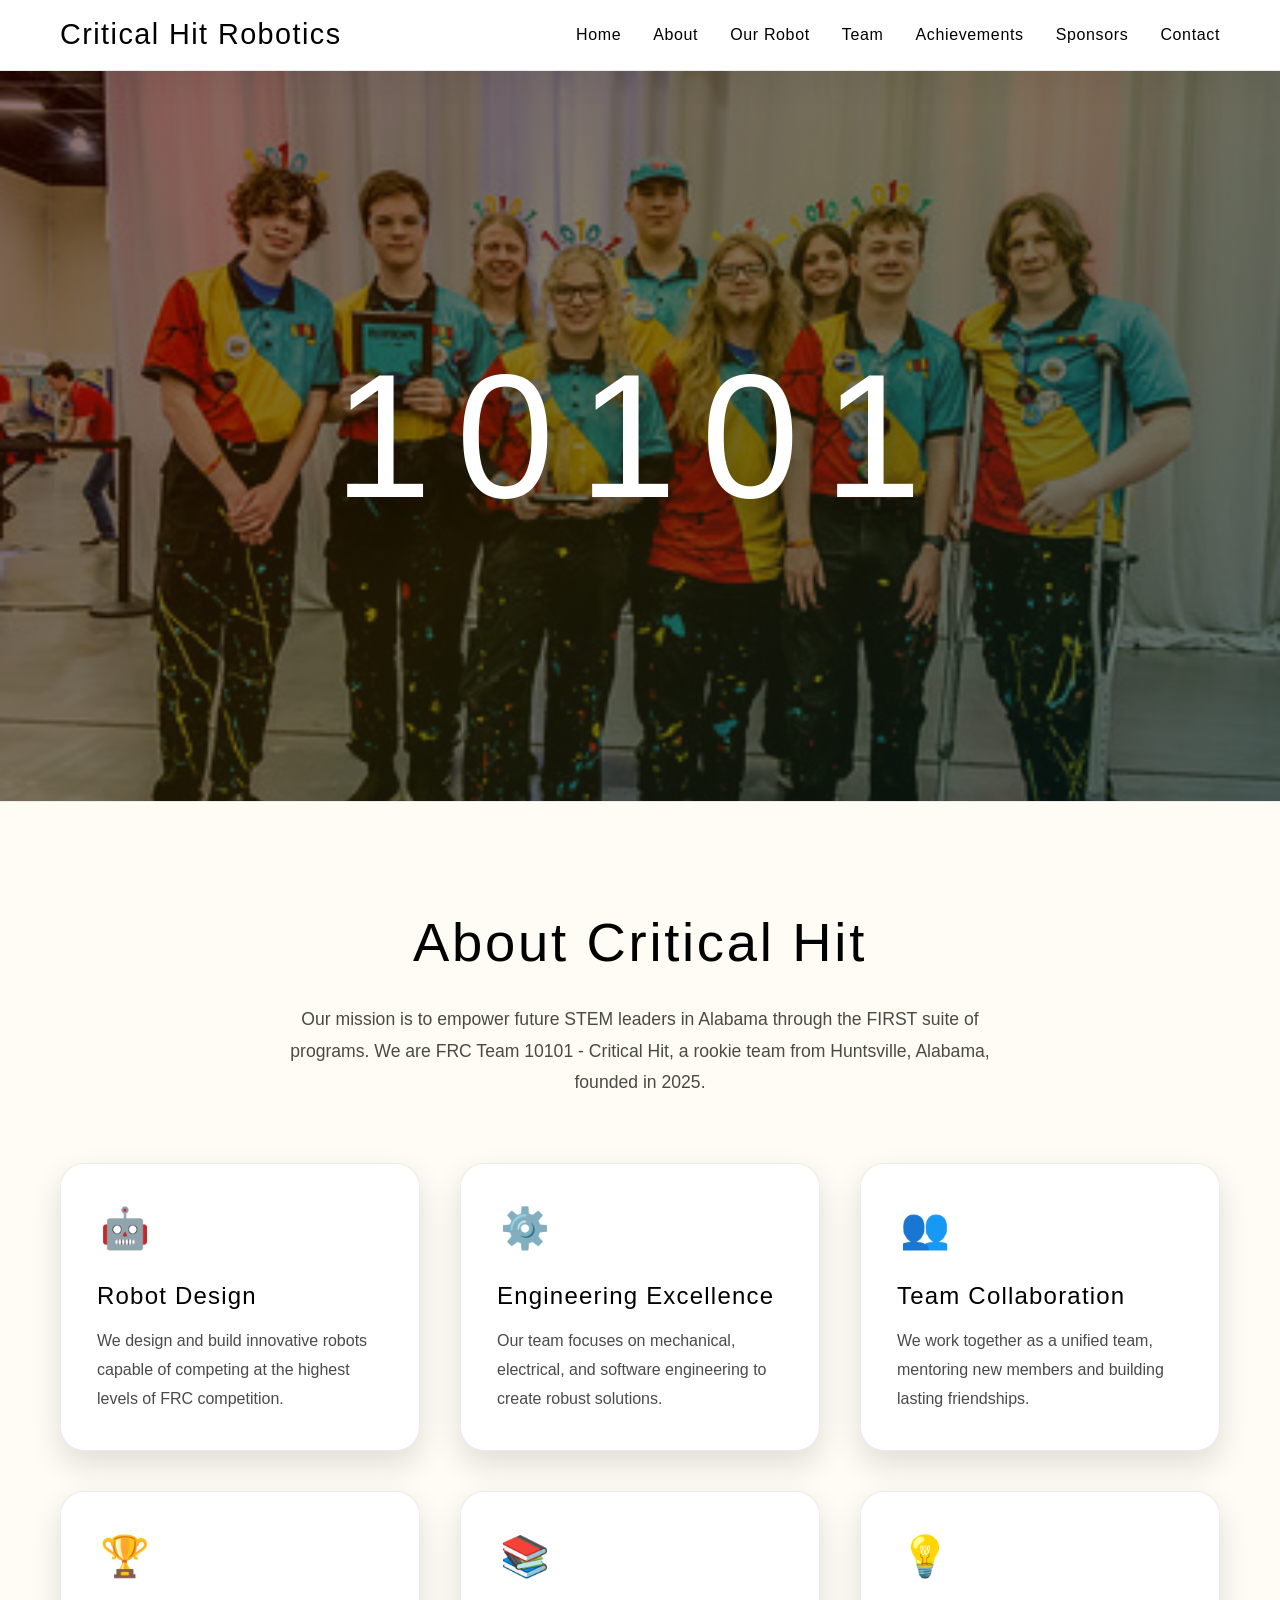
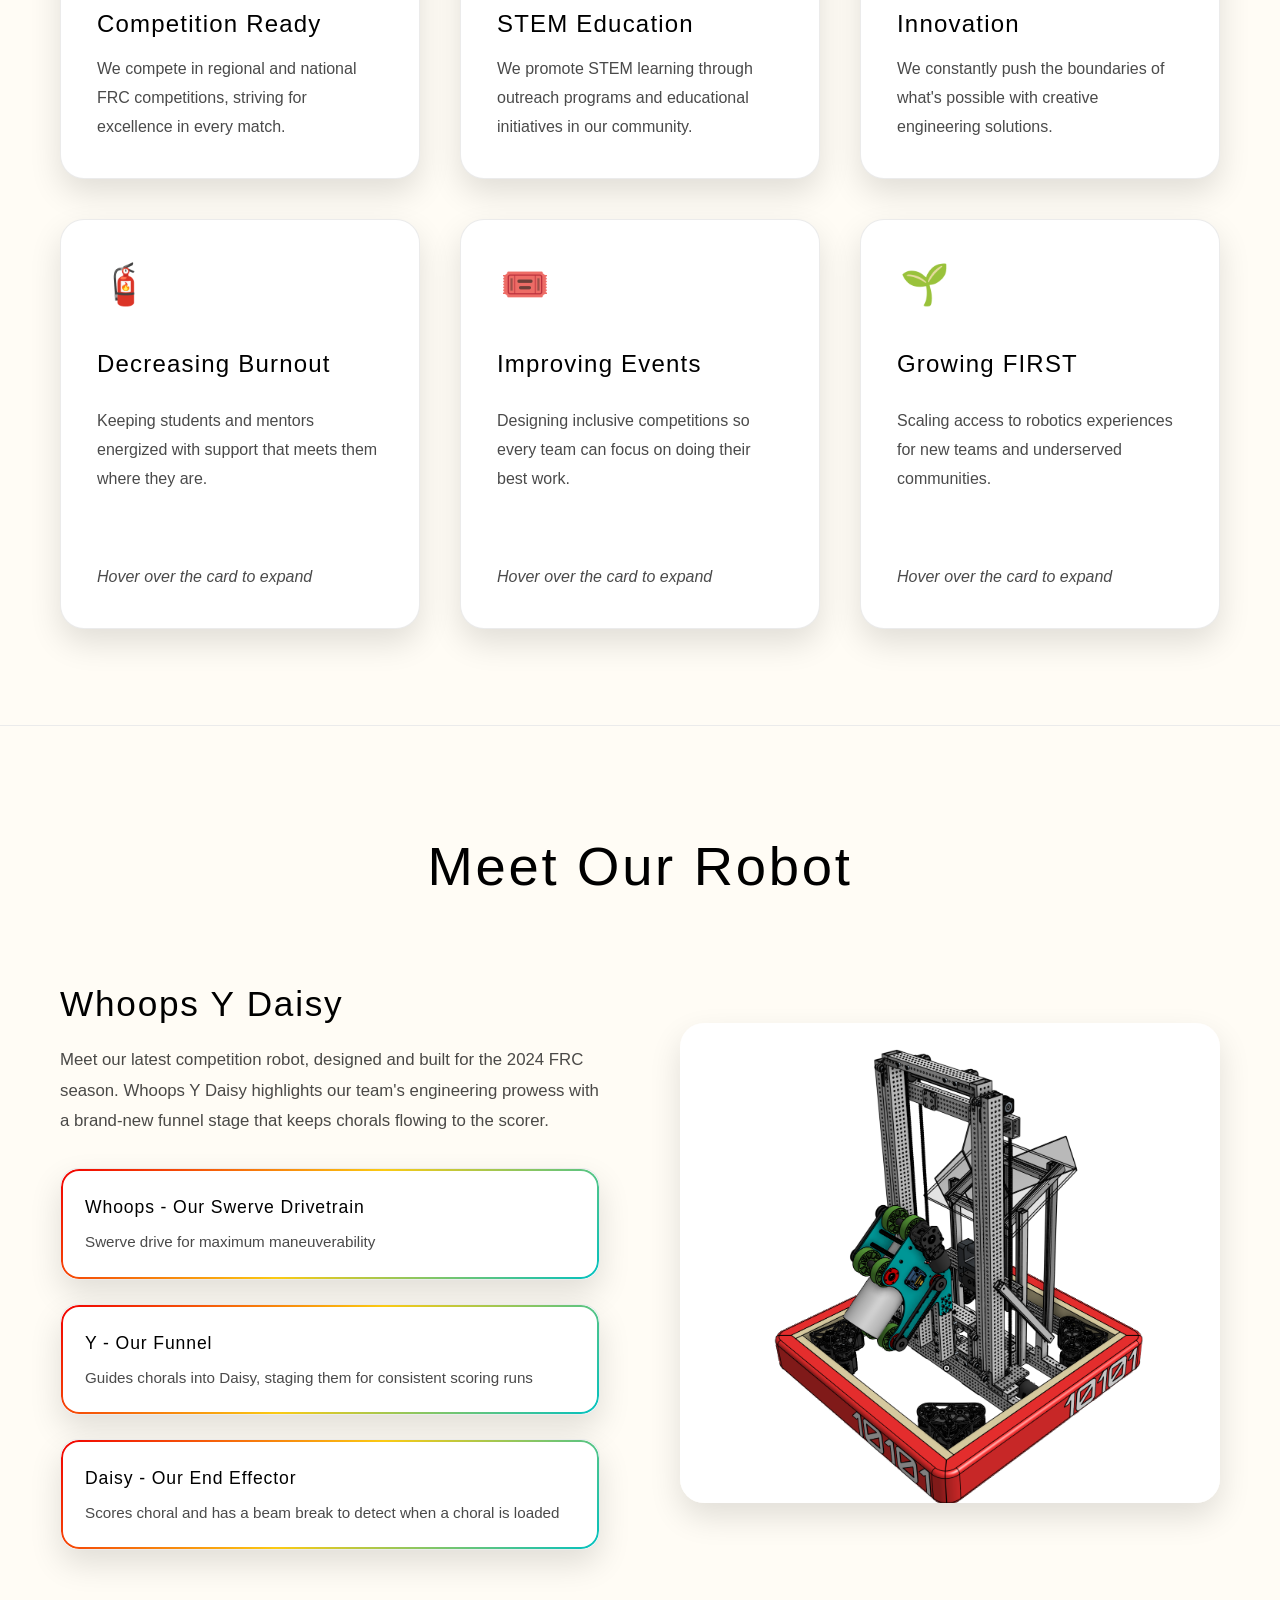
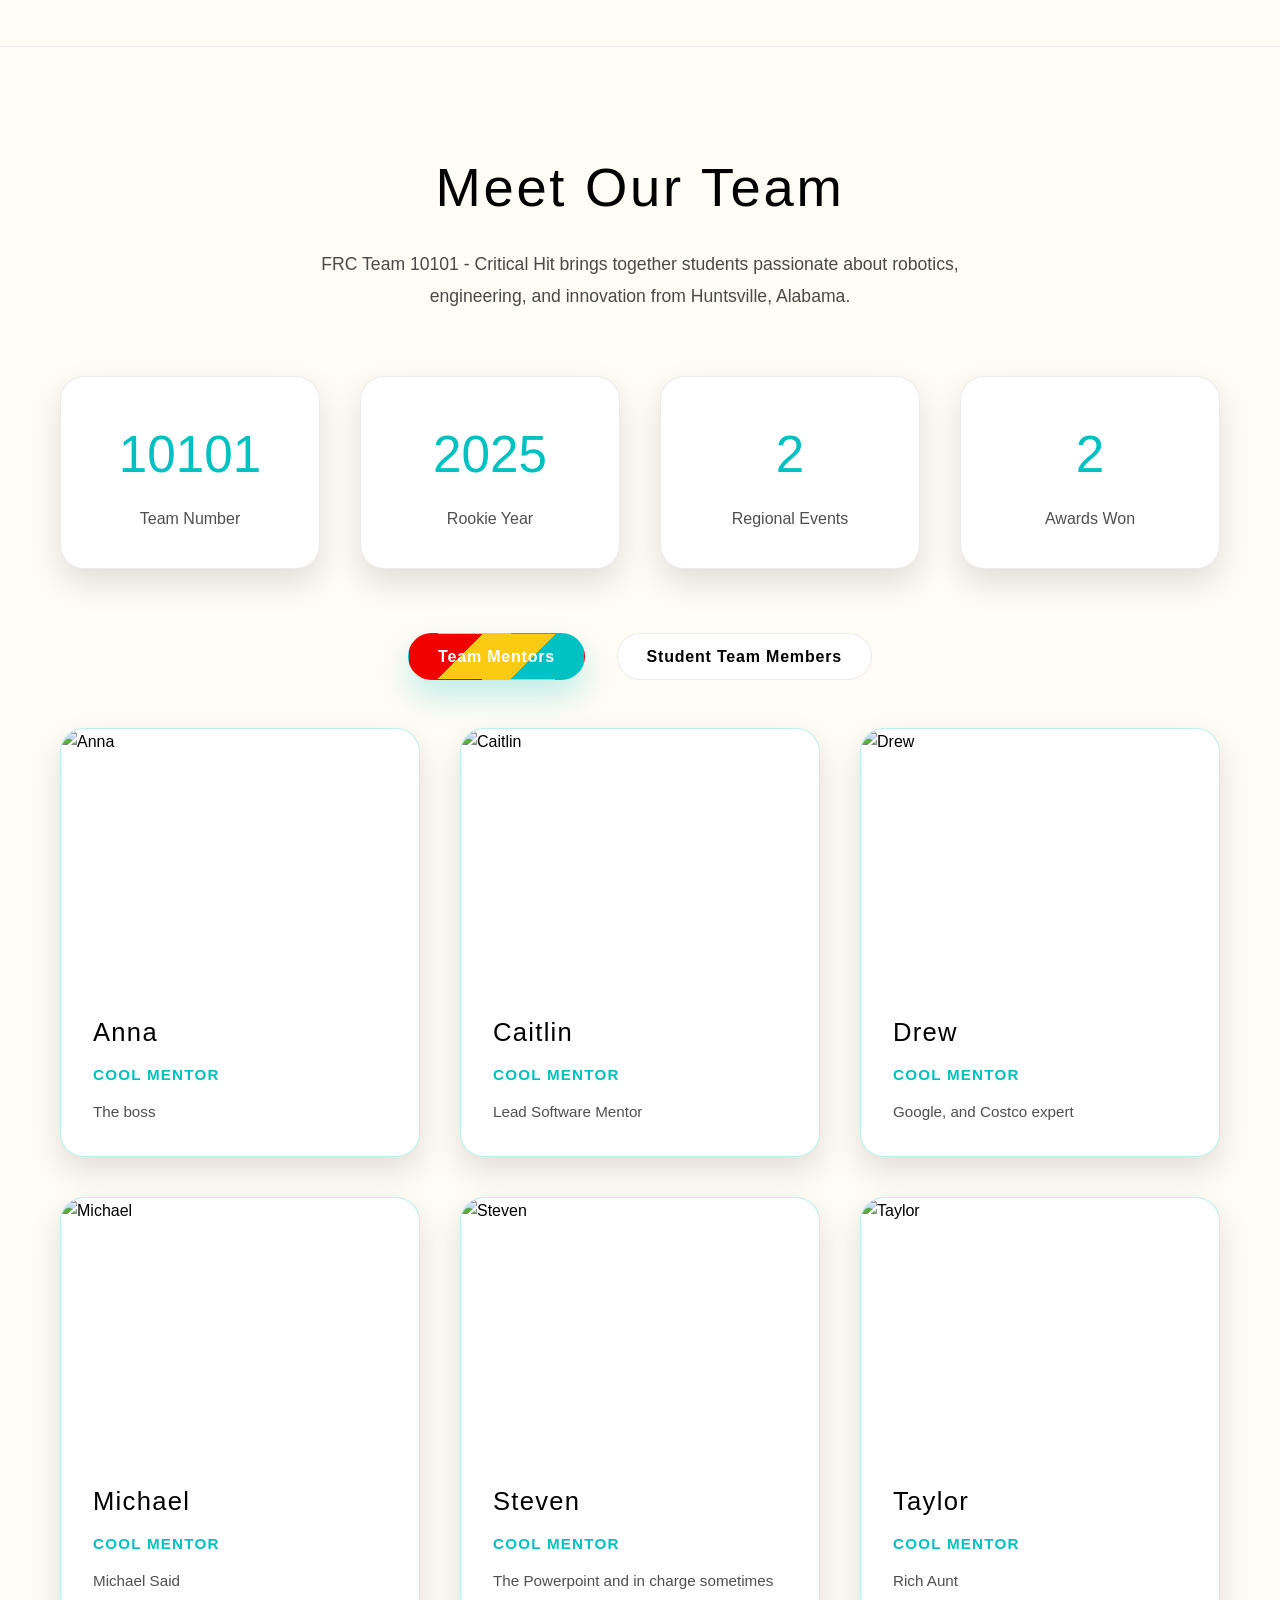
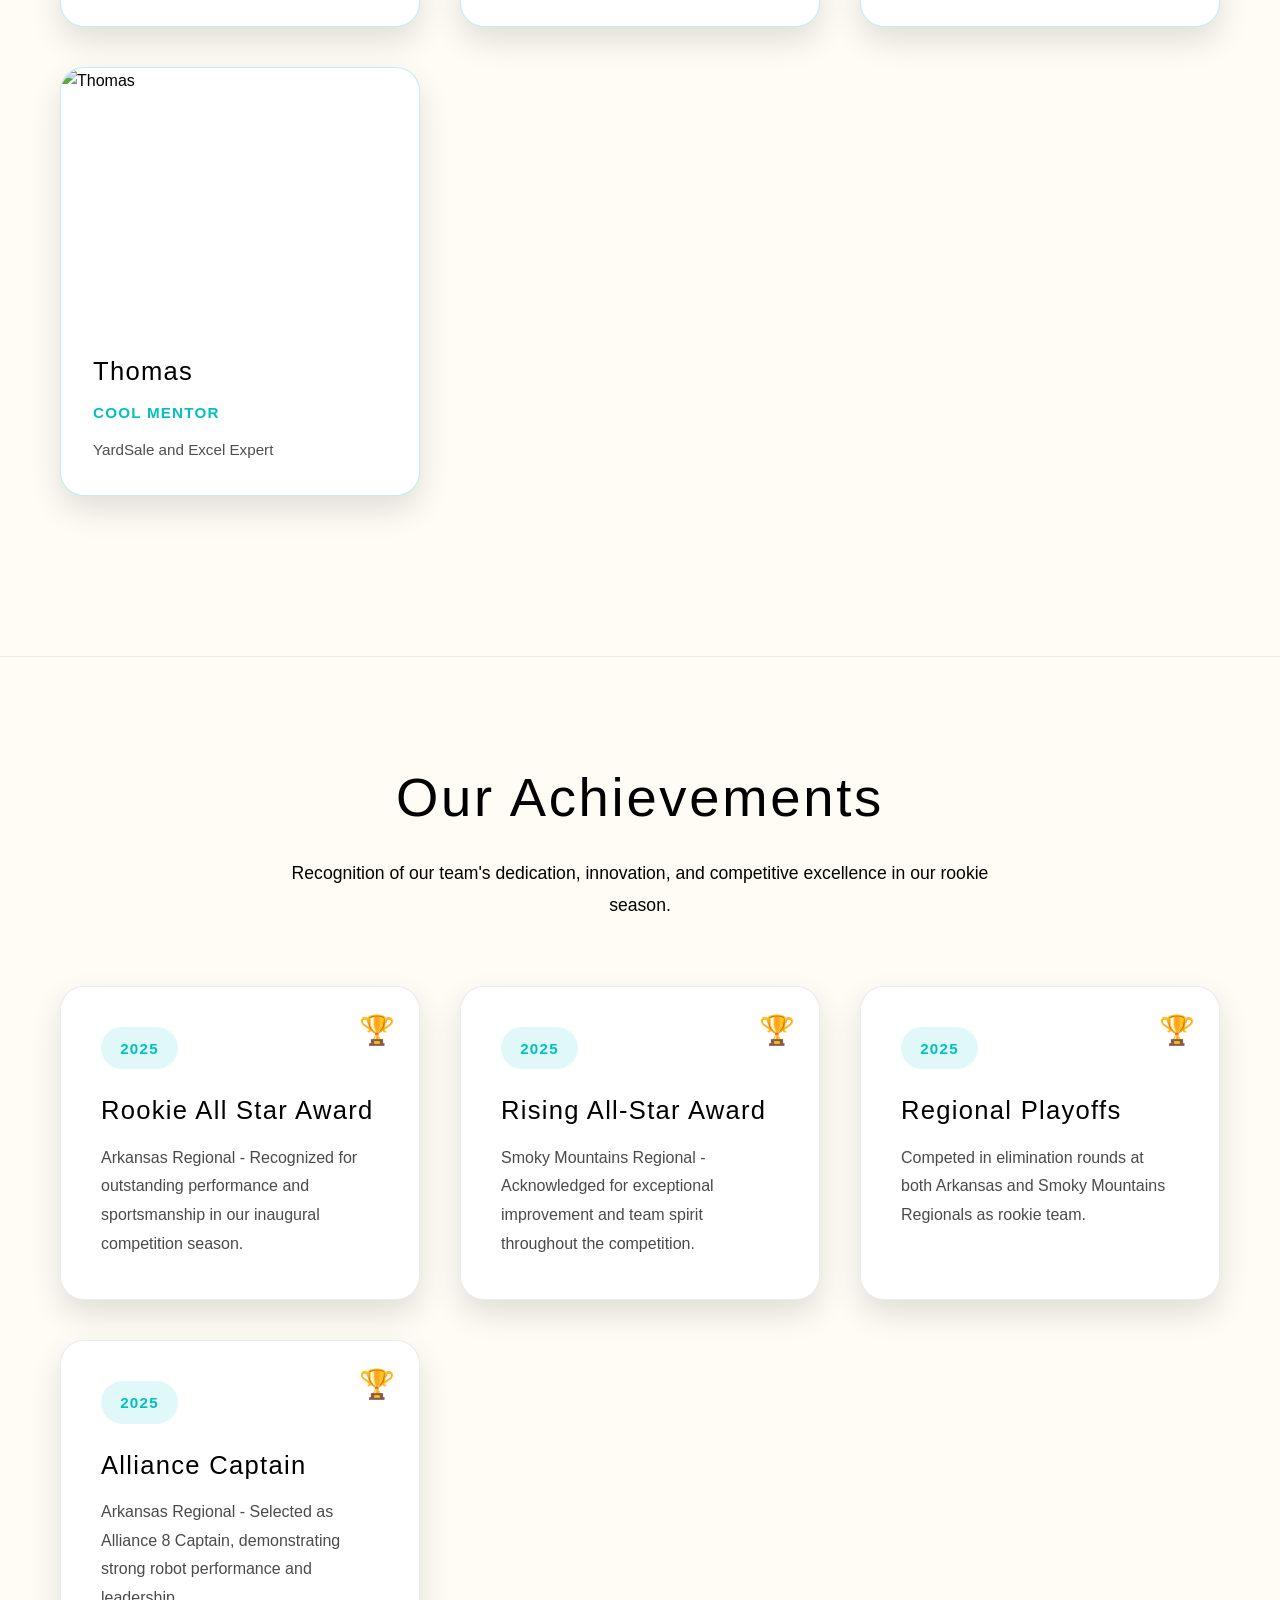
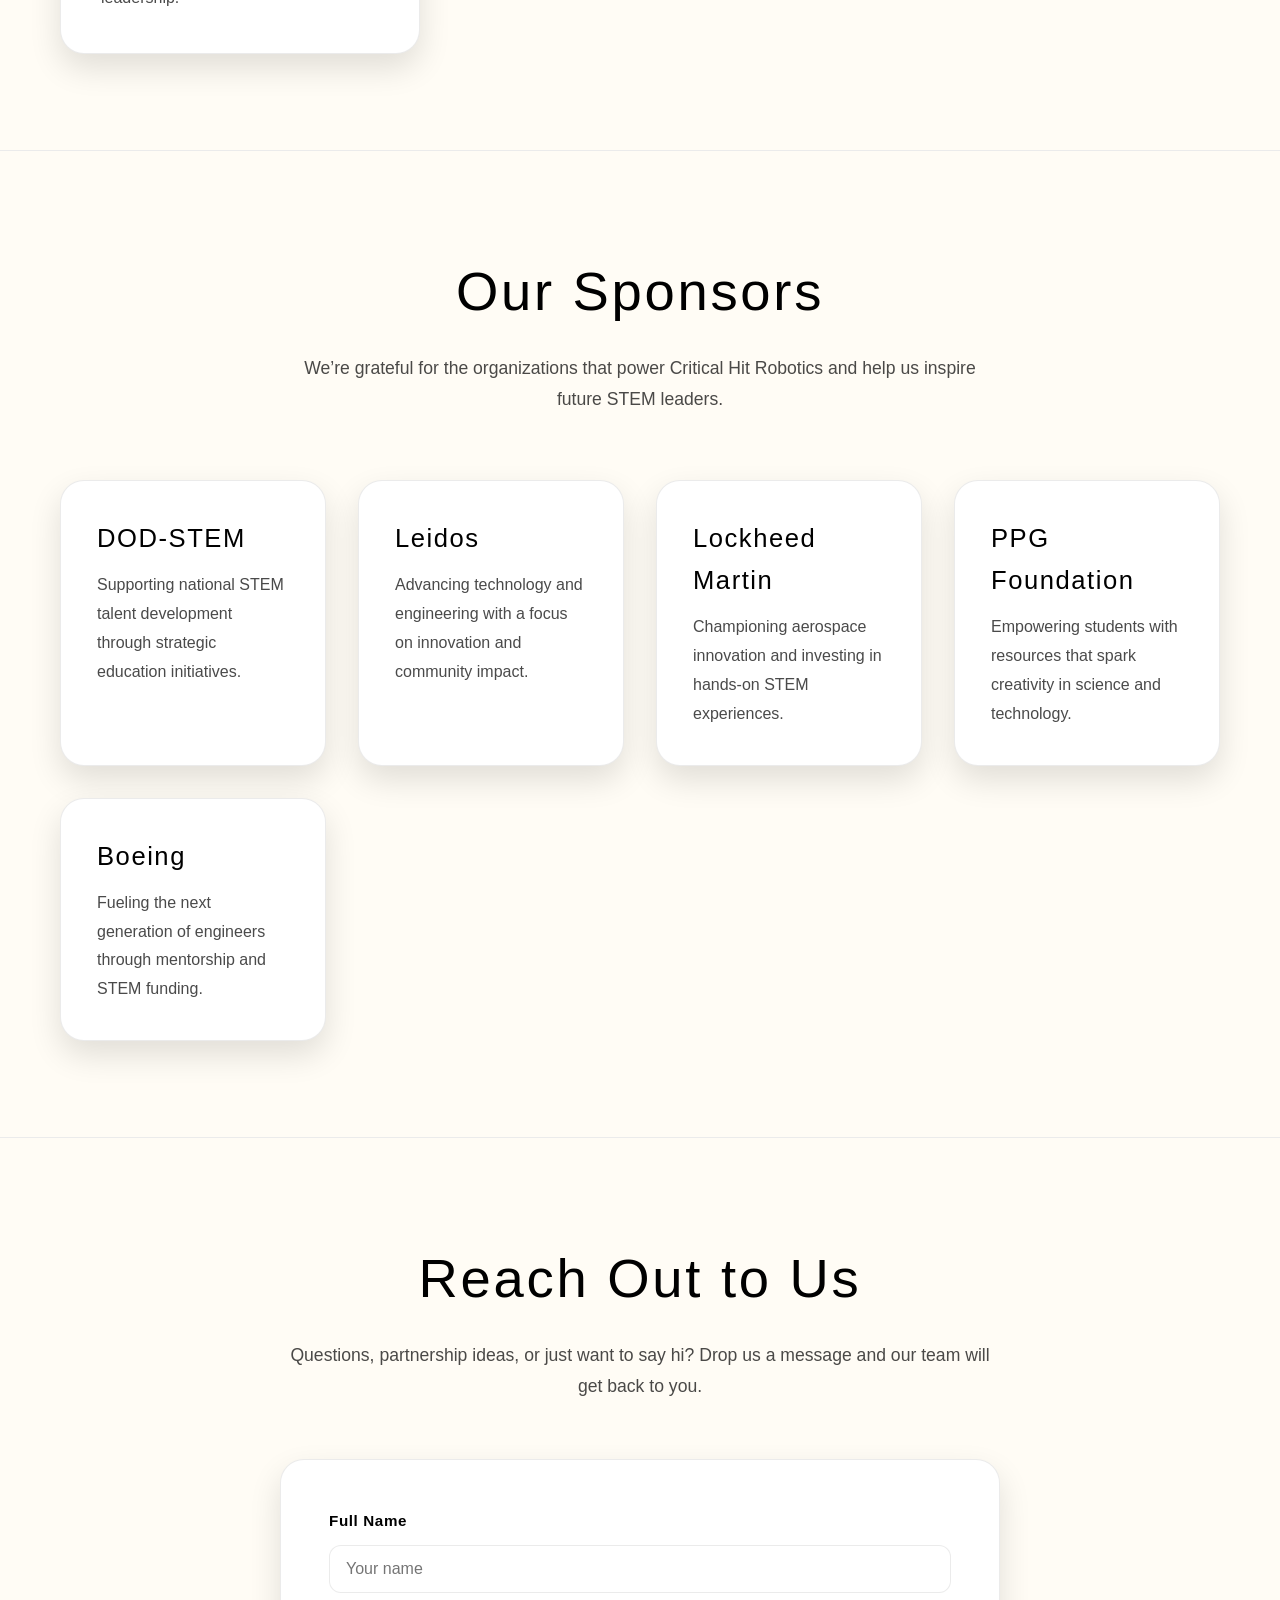
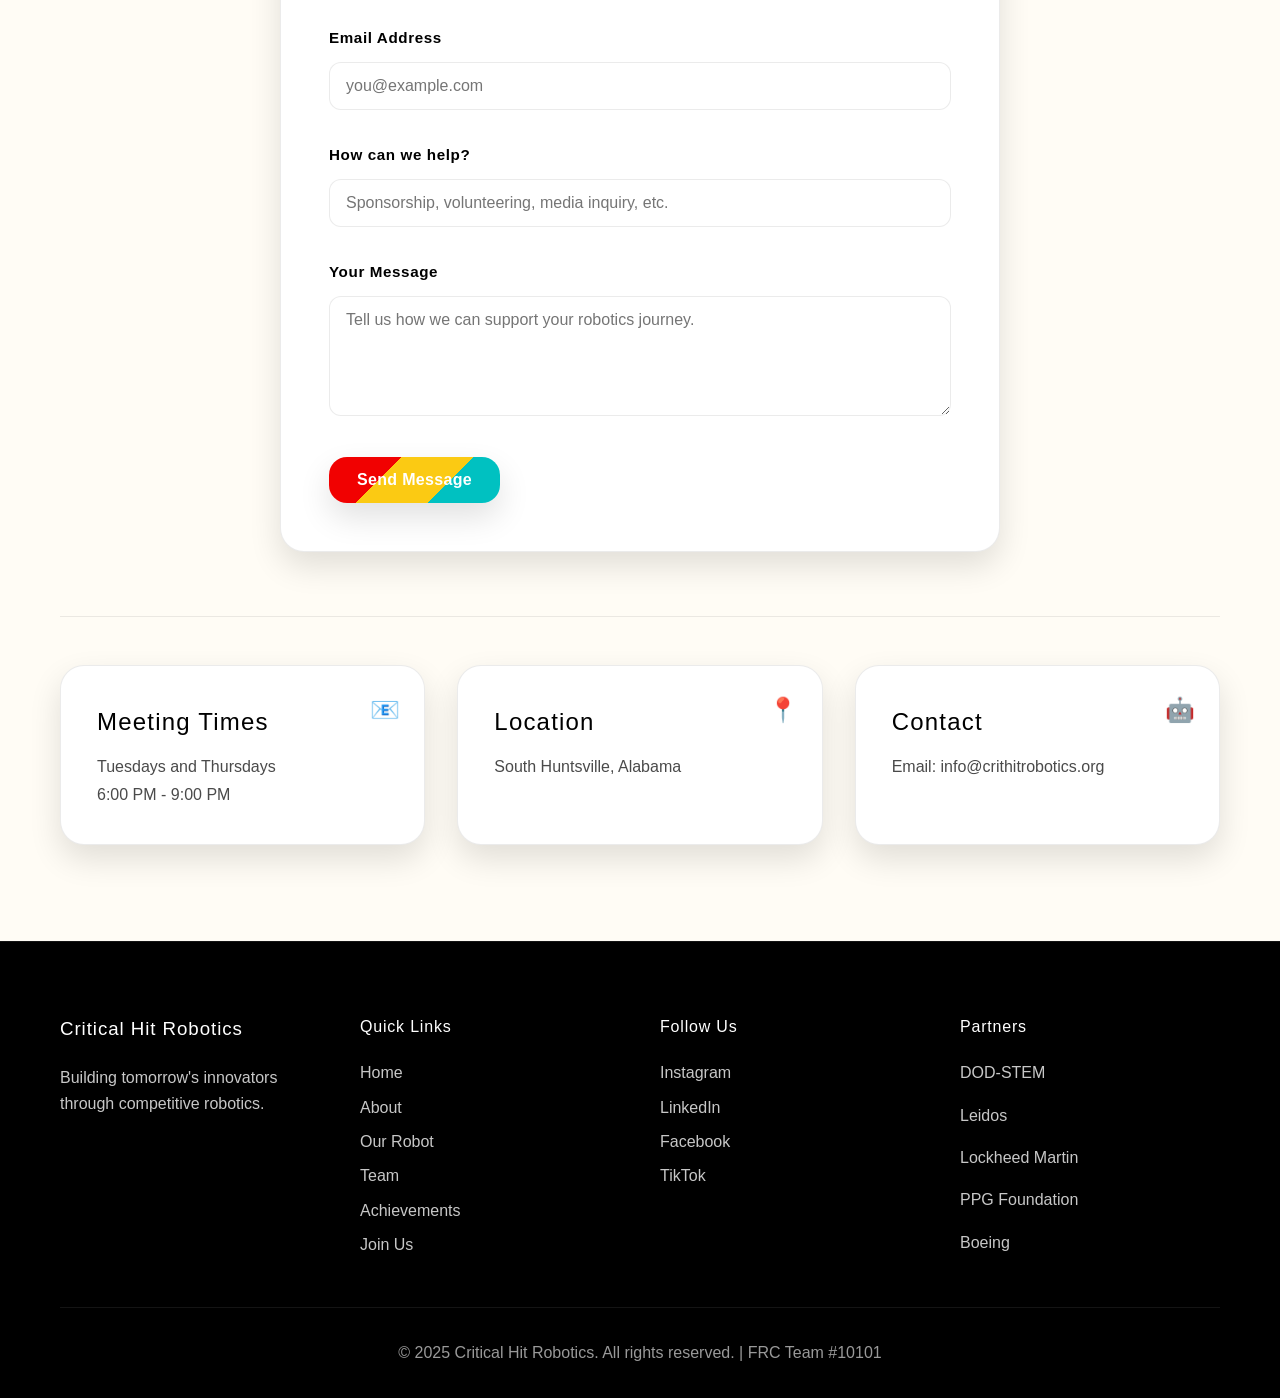
==== commit b756cfe7: "added people and fixed animations" ====
--- a/index.html
+++ b/index.html
@@ -108,7 +108,7 @@
                         <h3>Innovation</h3>
                         <p>We constantly push the boundaries of what's possible with creative engineering solutions.</p>
                     </div>
-                    <div class="feature-card innovation-card" tabindex="0" role="button" aria-expanded="false" aria-controls="burnout-details">
+                    <div class="feature-card innovation-card">
                         <div class="feature-icon">🧯</div>
                         <h3>Decreasing Burnout</h3>
                         <p class="feature-summary">Keeping students and mentors energized with support that meets them where they are.</p>
@@ -121,8 +121,9 @@
                                 <li>In-person mentorship for easier troubleshooting</li>
                             </ul>
                         </div>
-                    </div>
-                    <div class="feature-card innovation-card" tabindex="0" role="button" aria-expanded="false" aria-controls="events-details">
+                        <p class="hover-hint">Hover over the card to expand</p>
+                    </div>
+                    <div class="feature-card innovation-card">
                         <div class="feature-icon">🎟️</div>
                         <h3>Improving Events</h3>
                         <p class="feature-summary">Designing inclusive competitions so every team can focus on doing their best work.</p>
@@ -135,8 +136,9 @@
                                 <li>Champion pit booths that set every team up for success</li>
                             </ul>
                         </div>
-                    </div>
-                    <div class="feature-card innovation-card" tabindex="0" role="button" aria-expanded="false" aria-controls="growing-details">
+                        <p class="hover-hint">Hover over the card to expand</p>
+                    </div>
+                    <div class="feature-card innovation-card">
                         <div class="feature-icon">🌱</div>
                         <h3>Growing FIRST</h3>
                         <p class="feature-summary">Scaling access to robotics experiences for new teams and underserved communities.</p>
@@ -149,6 +151,7 @@
                                 <li>FLL Explore Dreamlabs Center to spark early curiosity</li>
                             </ul>
                         </div>
+                        <p class="hover-hint">Hover over the card to expand</p>
                     </div>
                 </div>
             </div>
@@ -402,15 +405,24 @@
                     
                     <div class="member-card">
                         <div class="member-image">
-                            <img src="images/Lilith.jpg" alt="Lilith">
-                        </div>
-                        <div class="member-info">
-                            <h4 class="member-name">Lilith</h4>
-                            <p class="member-role">does stuff</p>
-                            <p class="member-description">cool person</p>
-                        </div>
-                    </div>
-                    
+                            <img src="images/Lily.jpg" alt="Lily">
+                        </div>
+                        <div class="member-info">
+                            <h4 class="member-name">Lily</h4>
+                            <p class="member-role">does stuff</p>
+                            <p class="member-description">cool person</p>
+                        </div>
+                    </div>
+                    <div class="member-card">
+                        <div class="member-image">
+                            <img src="images/Matthew.jpg" alt="Matthew">
+                        </div>
+                        <div class="member-info">
+                            <h4 class="member-name">Matthew</h4>
+                            <p class="member-role">does stuff</p>
+                            <p class="member-description">cool person</p>
+                        </div>
+                    </div>
                     <div class="member-card">
                         <div class="member-image">
                             <img src="images/Maxwell.jpg" alt="Maxwell">
--- a/css/styles.css
+++ b/css/styles.css
@@ -542,7 +542,7 @@
     opacity: 0;
     visibility: hidden;
     overflow: hidden;
-    transition: max-height 0.4s ease, opacity 0.3s ease;
+    transition: max-height 0.8s ease, opacity 0.7s ease;
 }
 
 .innovation-card .feature-details h4 {
@@ -559,6 +559,57 @@
     margin-left: 1.25rem;
     display: grid;
     gap: 0.35rem;
+}
+
+.innovation-card .feature-details ul li {
+    opacity: 0;
+    animation: slideInListItem 0.4s ease forwards;
+}
+
+.innovation-card .feature-details ul li:nth-child(1) {
+    animation-delay: 0.2s;
+}
+
+.innovation-card .feature-details ul li:nth-child(2) {
+    animation-delay: 0.35s;
+}
+
+.innovation-card .feature-details ul li:nth-child(3) {
+    animation-delay: 0.5s;
+}
+
+.innovation-card .feature-details ul li:nth-child(4) {
+    animation-delay: 0.65s;
+}
+
+.innovation-card:not(.expanded) .feature-details ul li {
+    animation: none;
+    opacity: 0;
+}
+
+@keyframes slideInListItem {
+    from {
+        opacity: 0;
+        transform: translateX(-10px);
+    }
+    to {
+        opacity: 1;
+        transform: translateX(0);
+    }
+}
+
+.hover-hint {
+    font-size: 0.85rem;
+    color: rgba(0, 0, 0, 0.5);
+    margin-top: 1rem;
+    font-style: italic;
+    opacity: 1;
+    transition: opacity 0.8s ease;
+}
+
+.innovation-card.expanded .hover-hint {
+    opacity: 0;
+    pointer-events: none;
 }
 
 .innovation-card.expanded .feature-details {
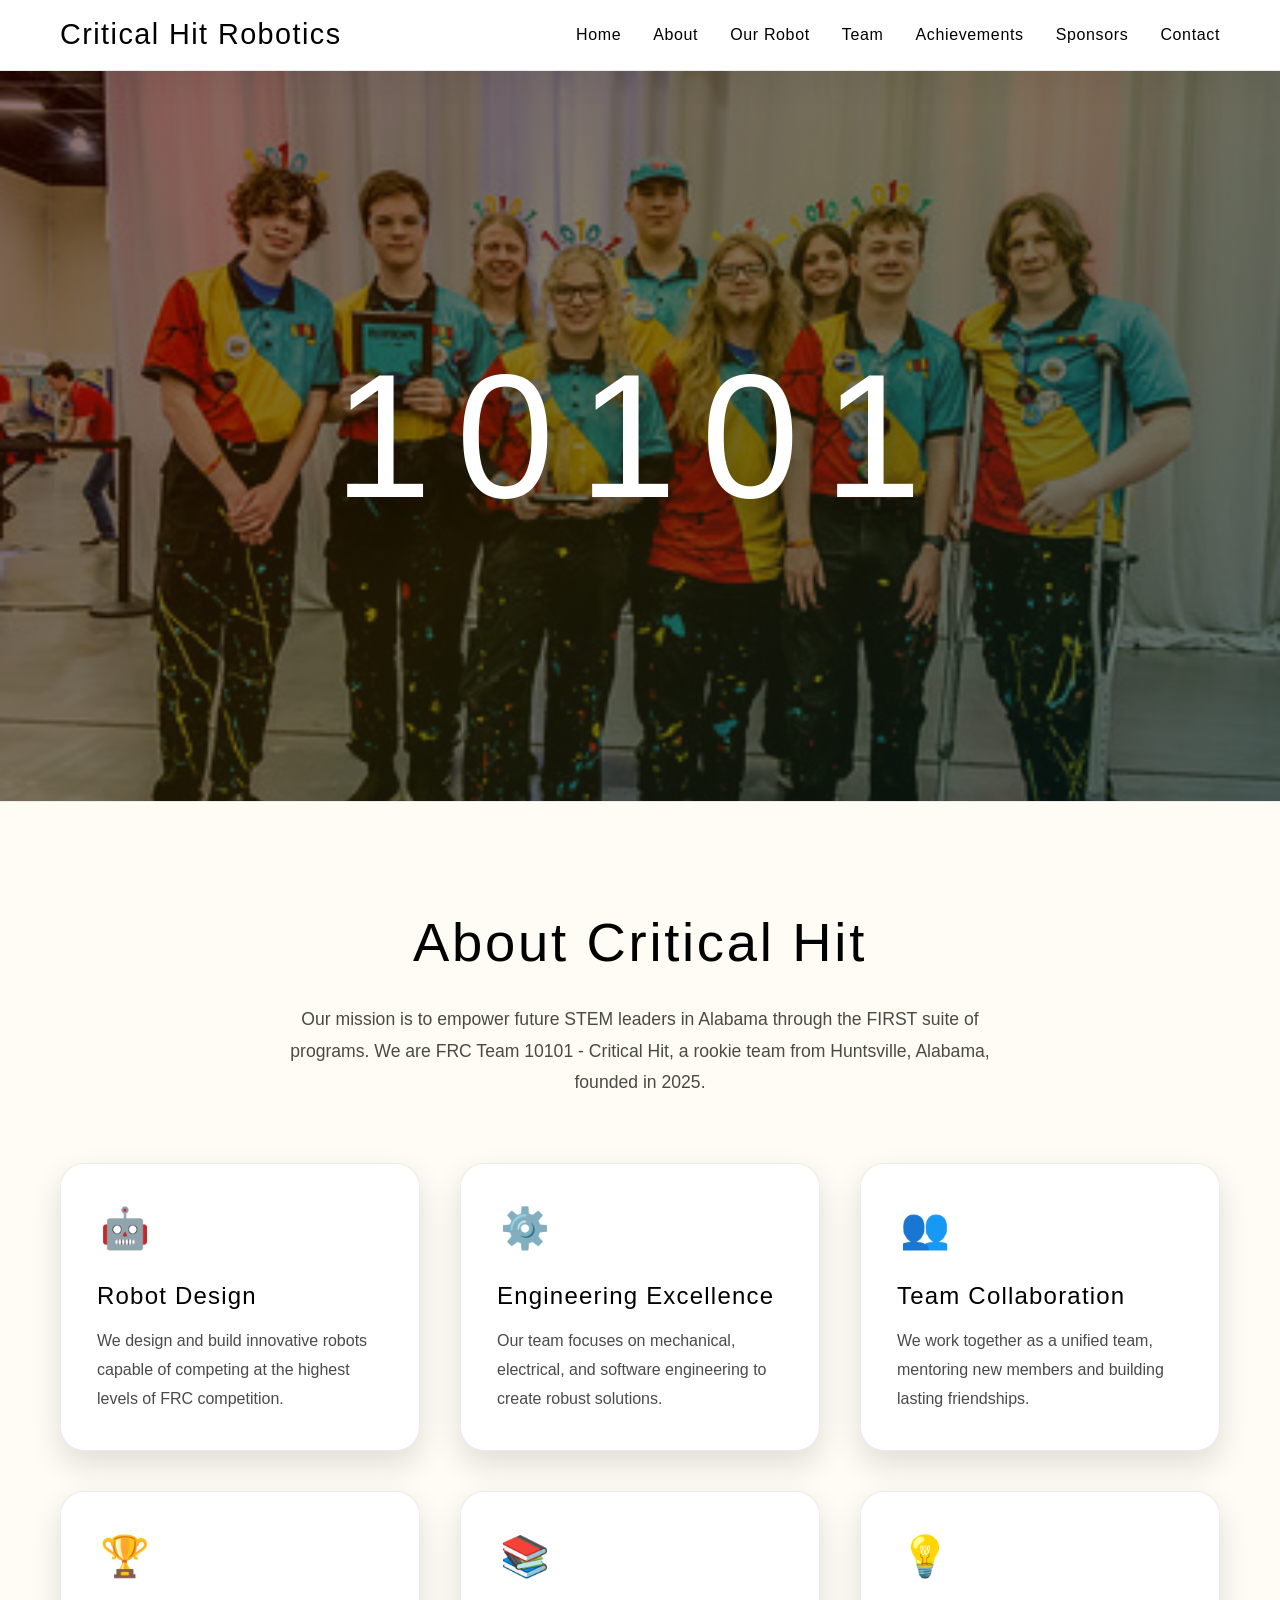
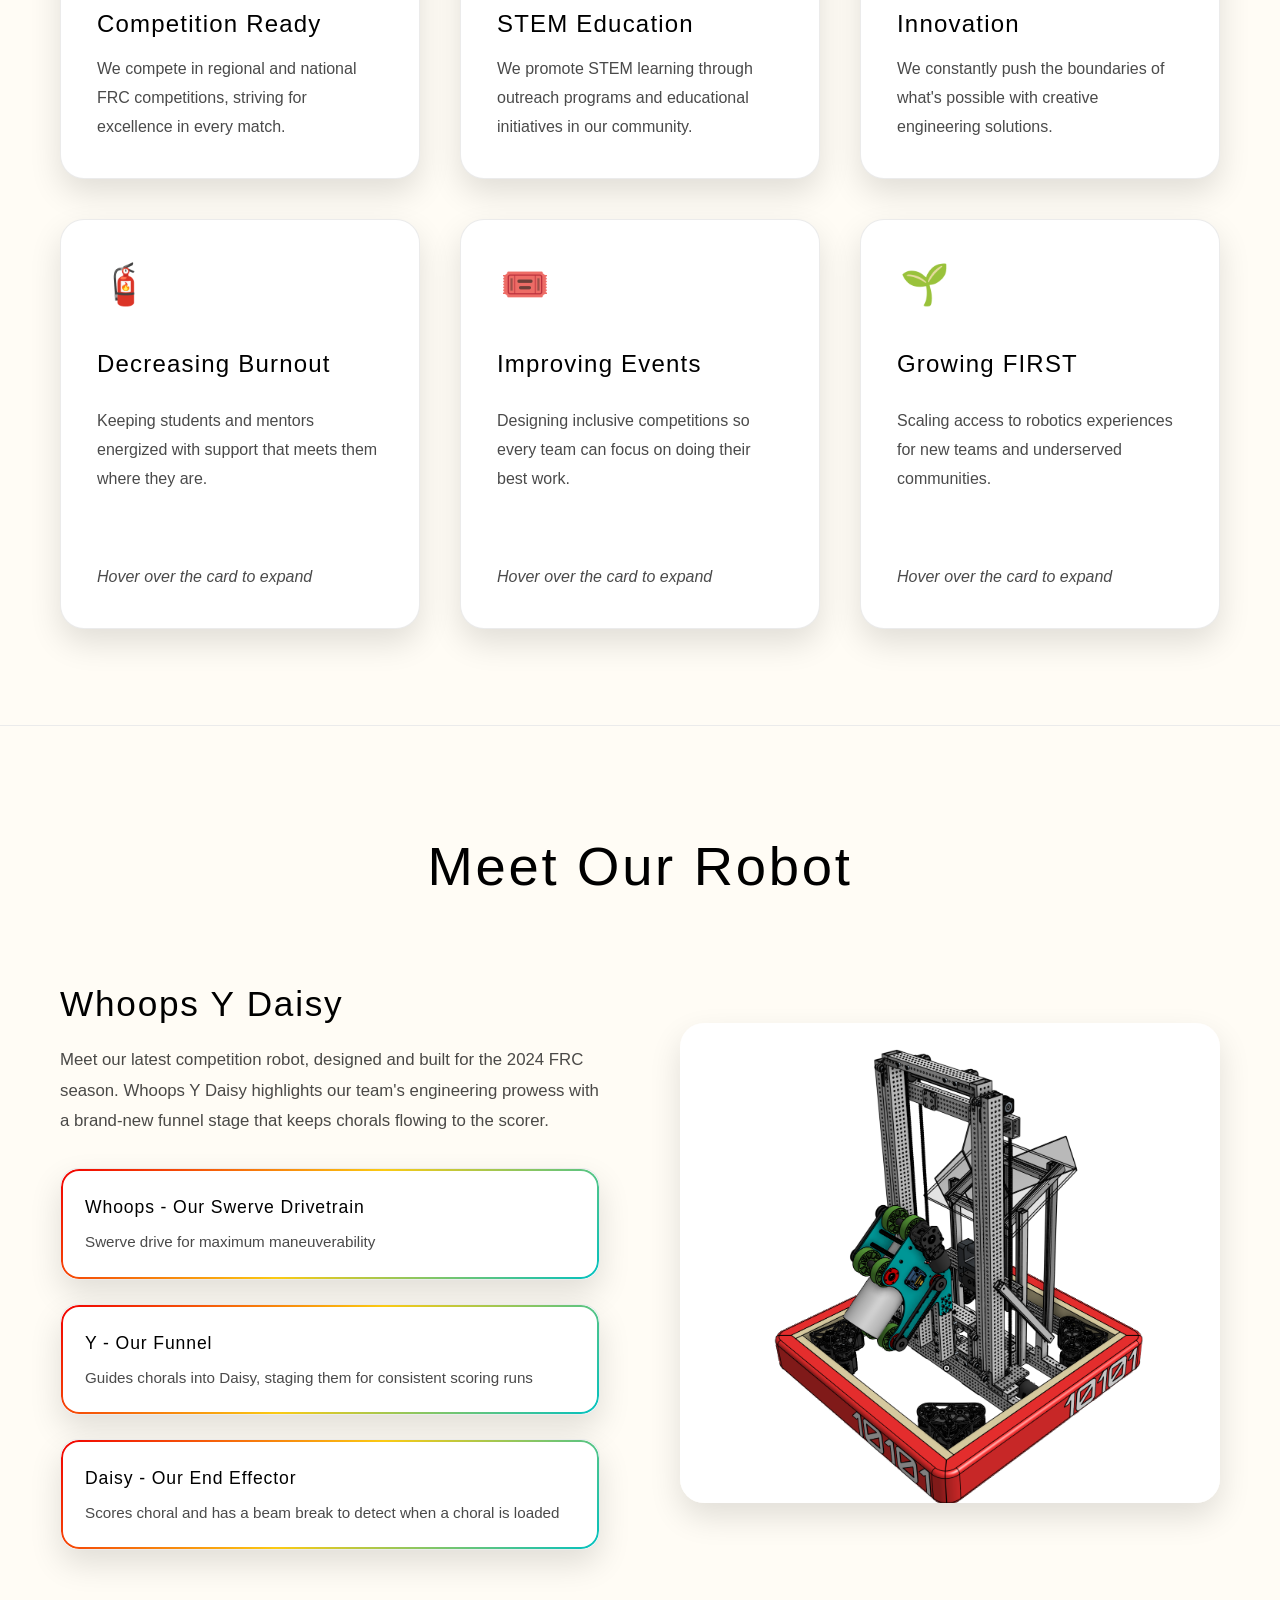
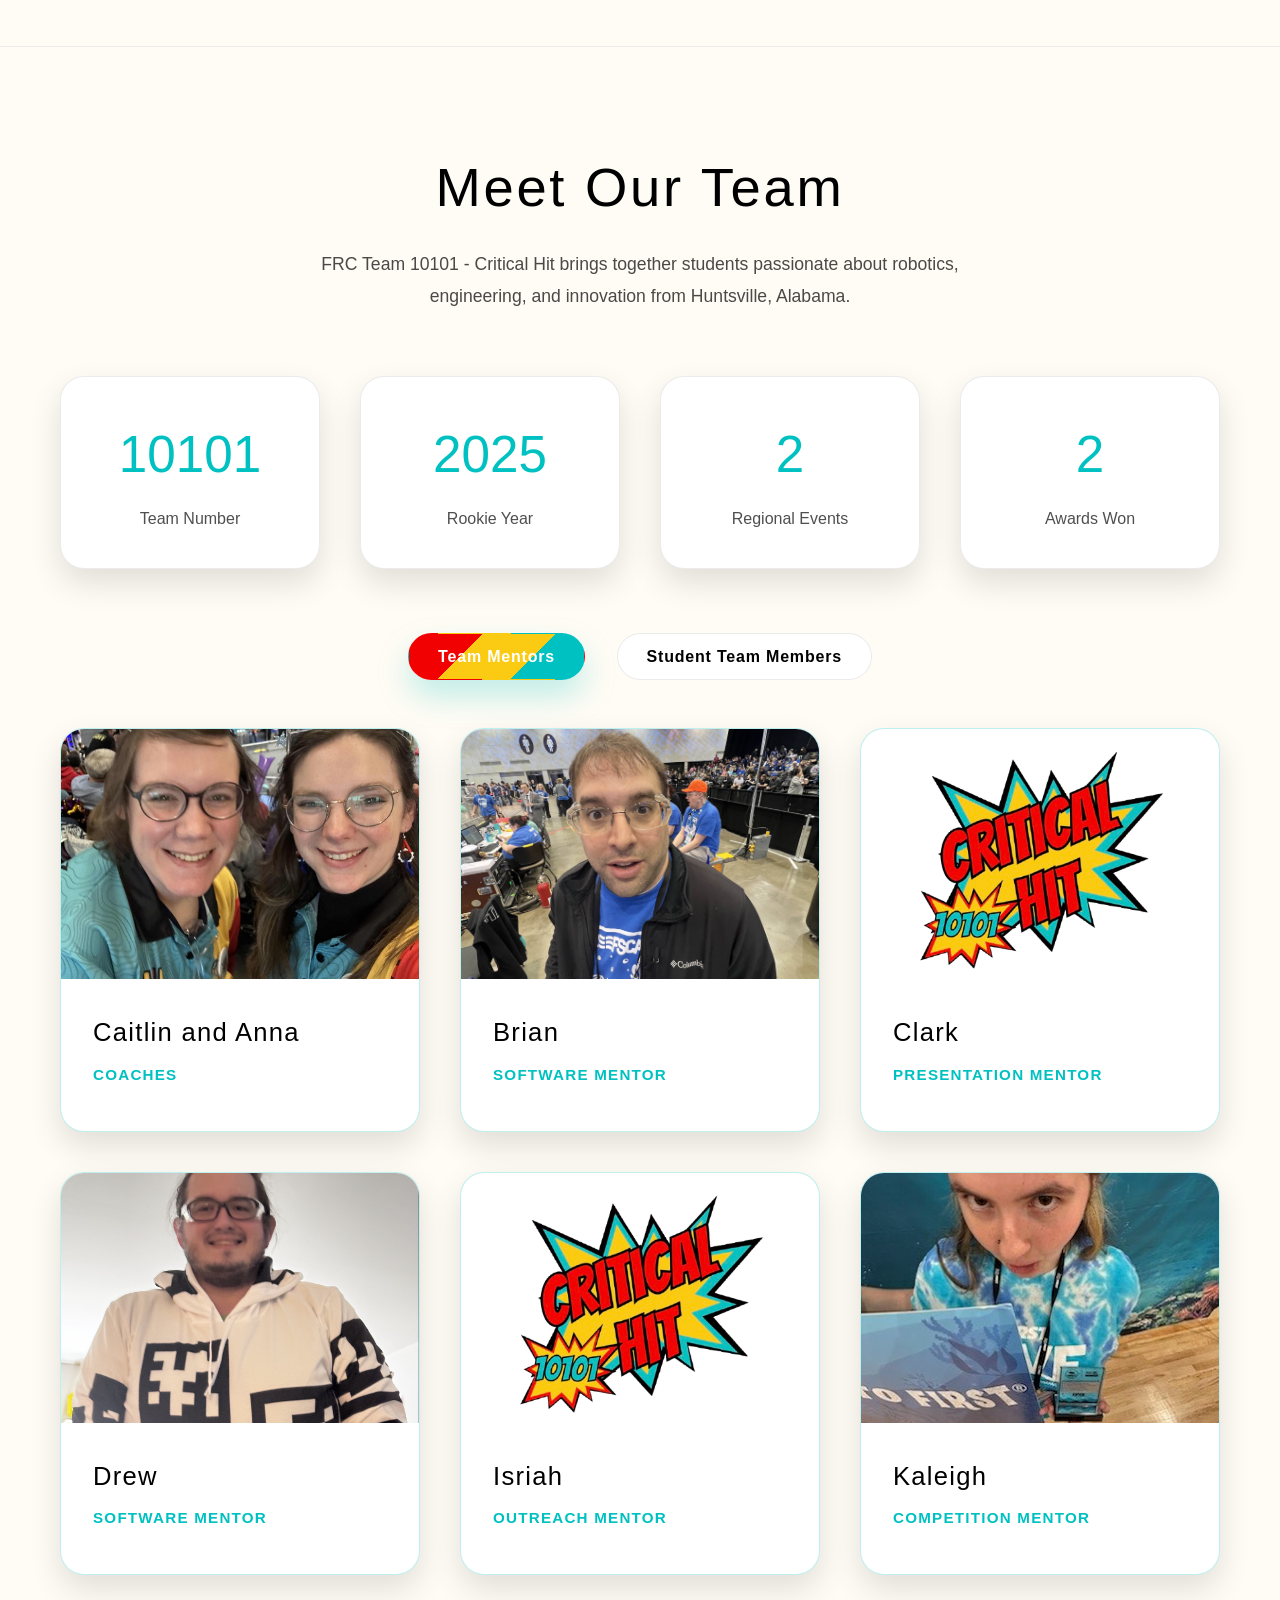
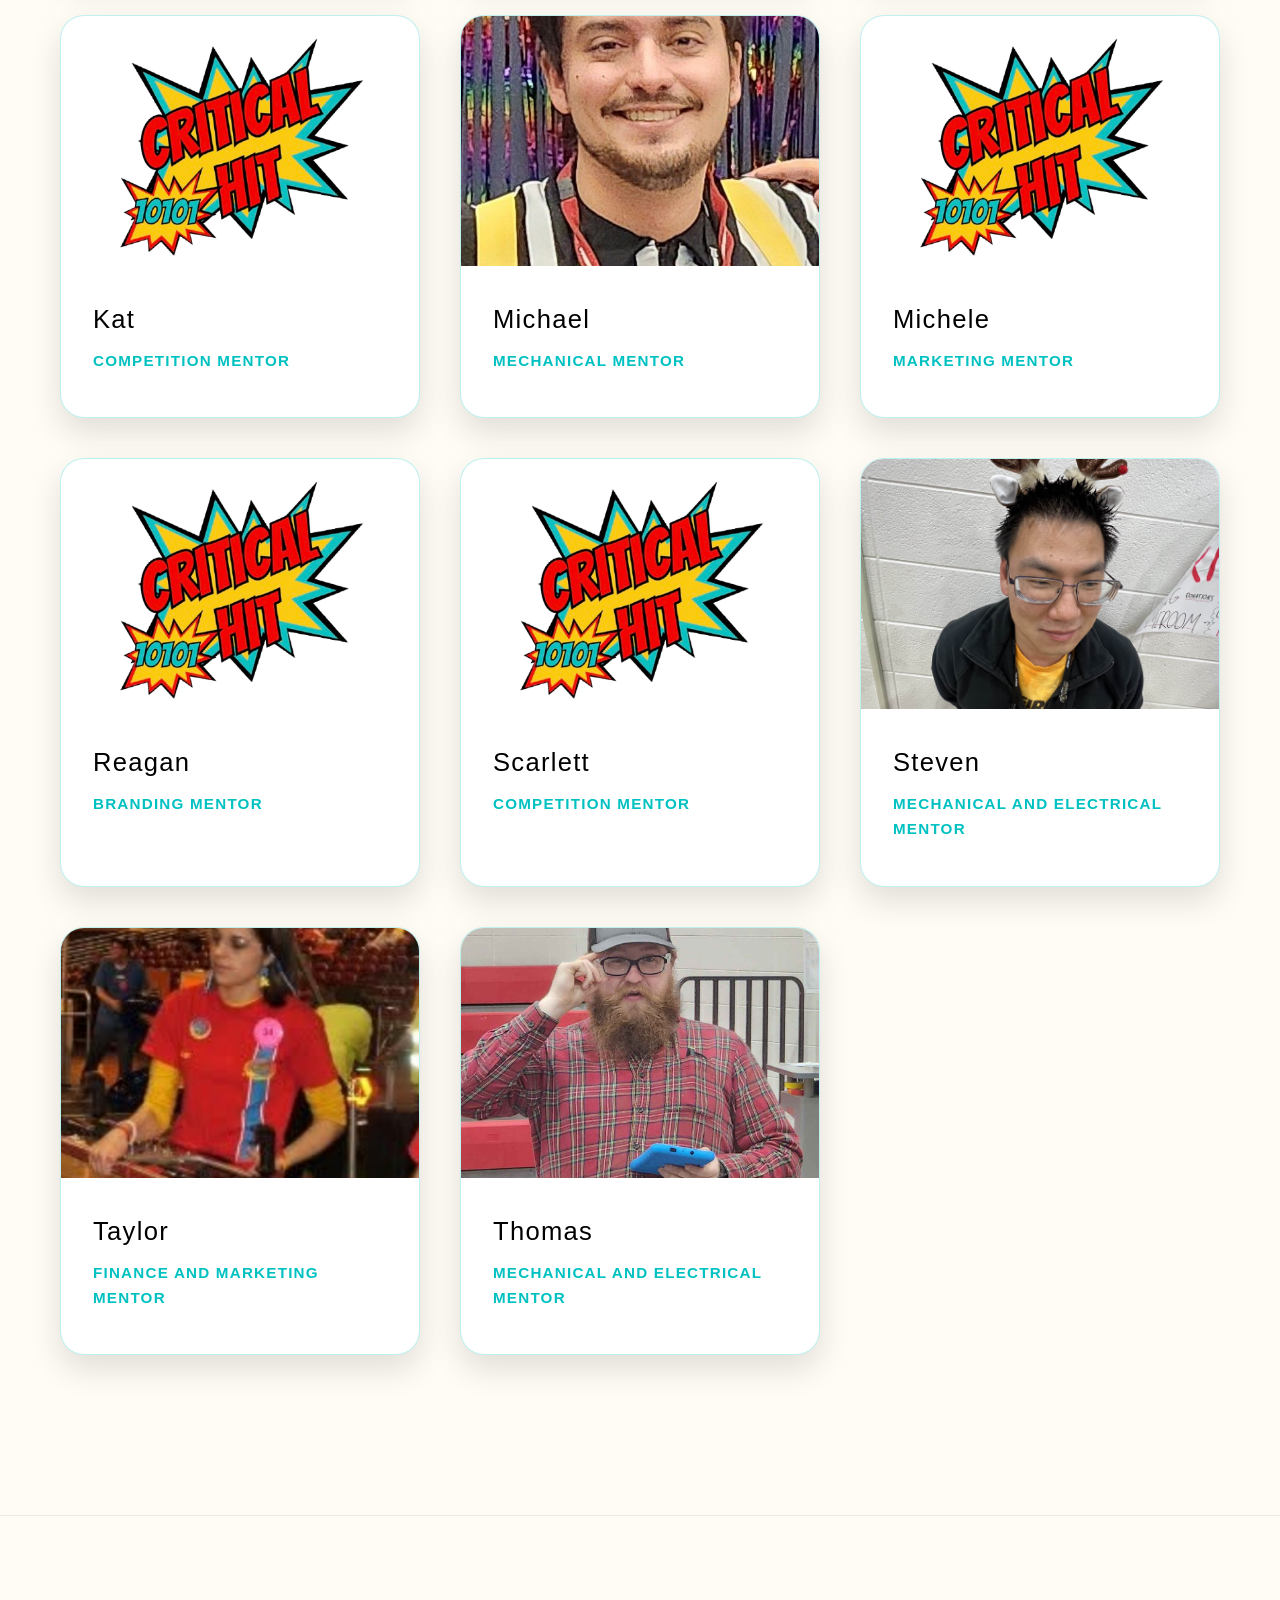
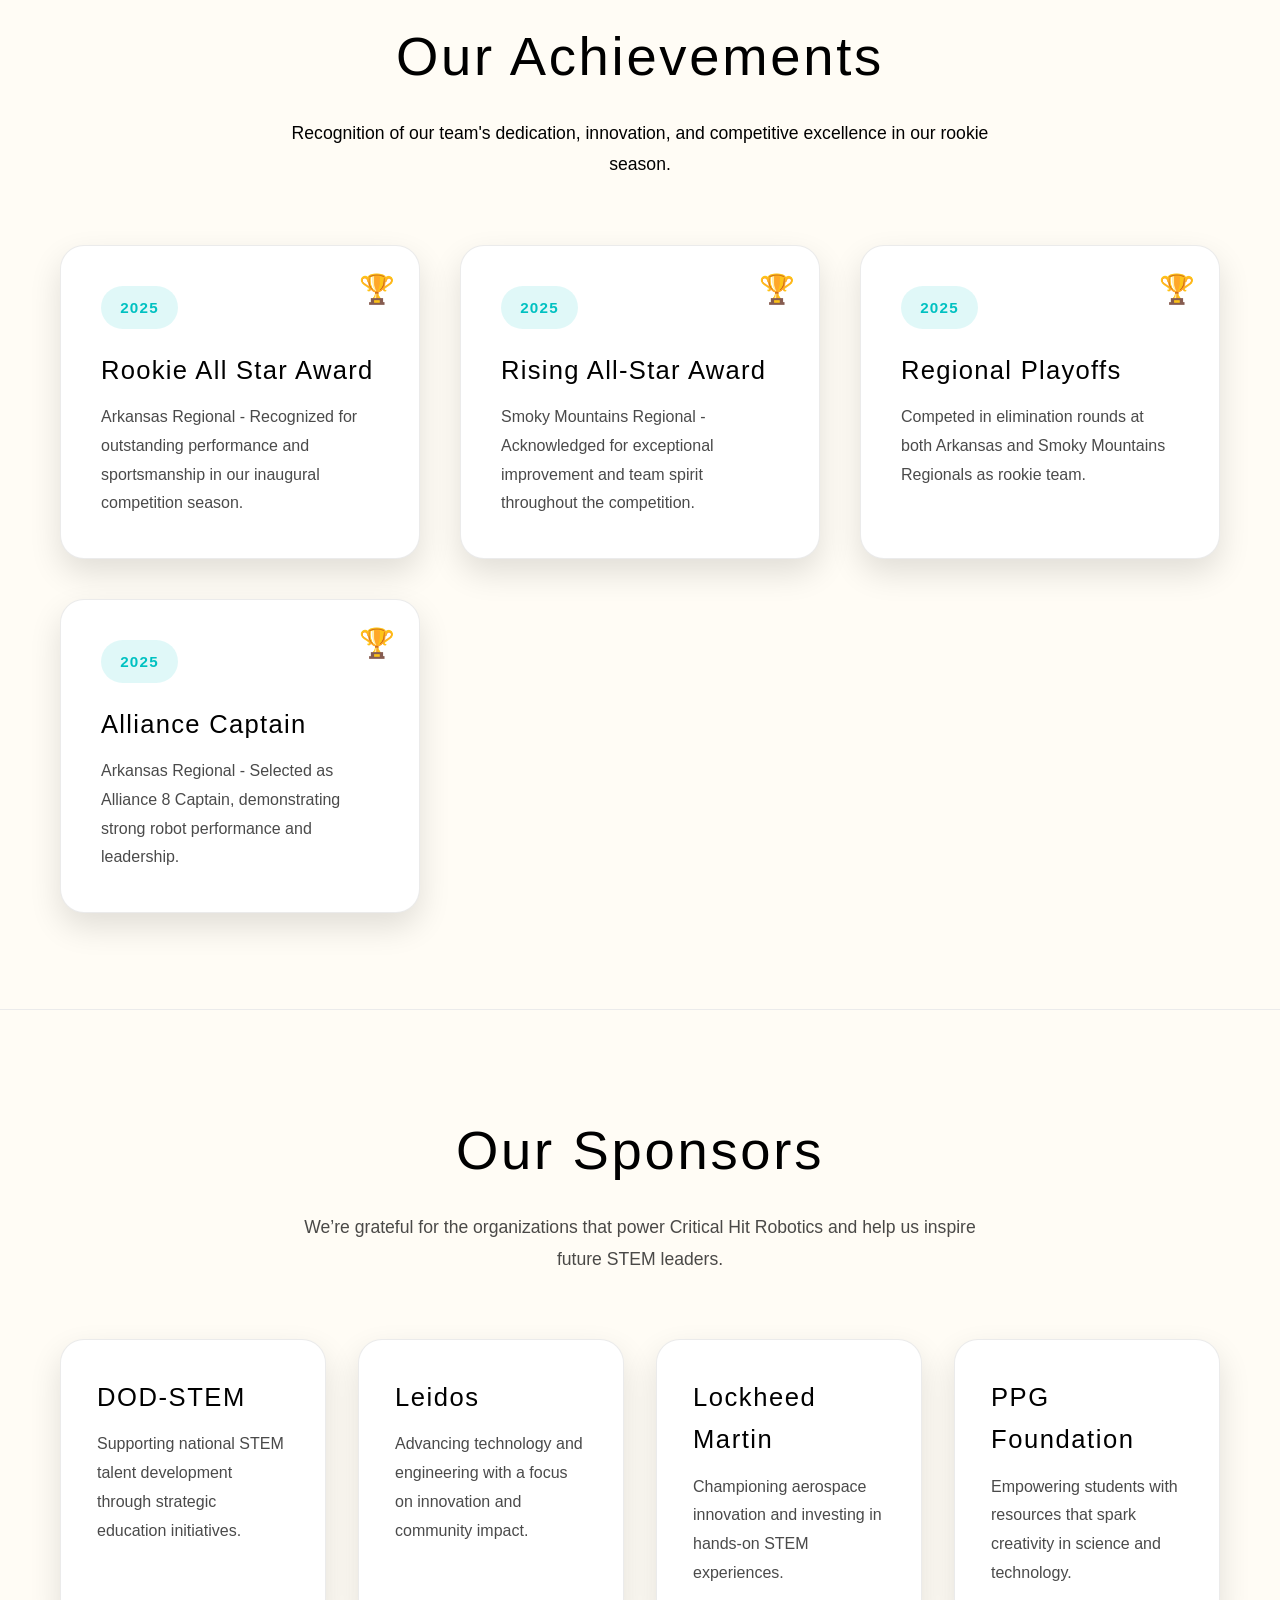
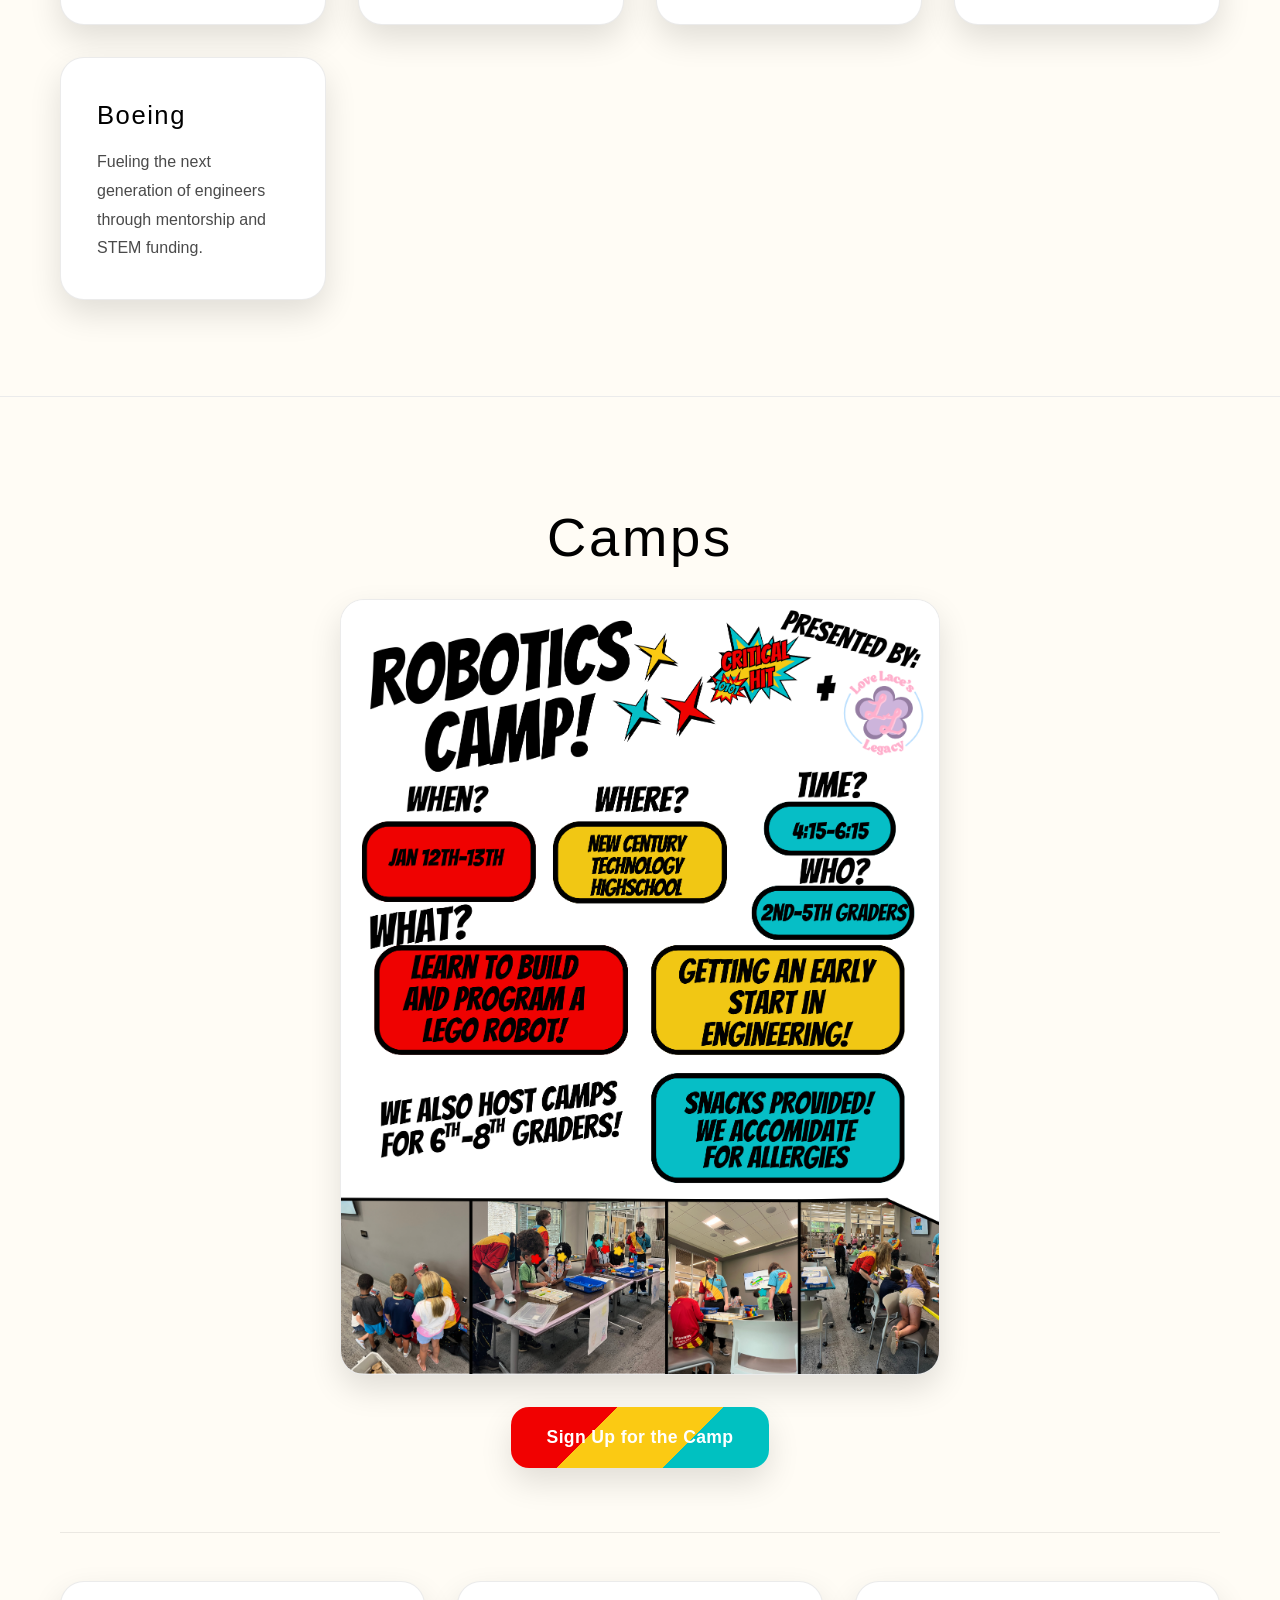
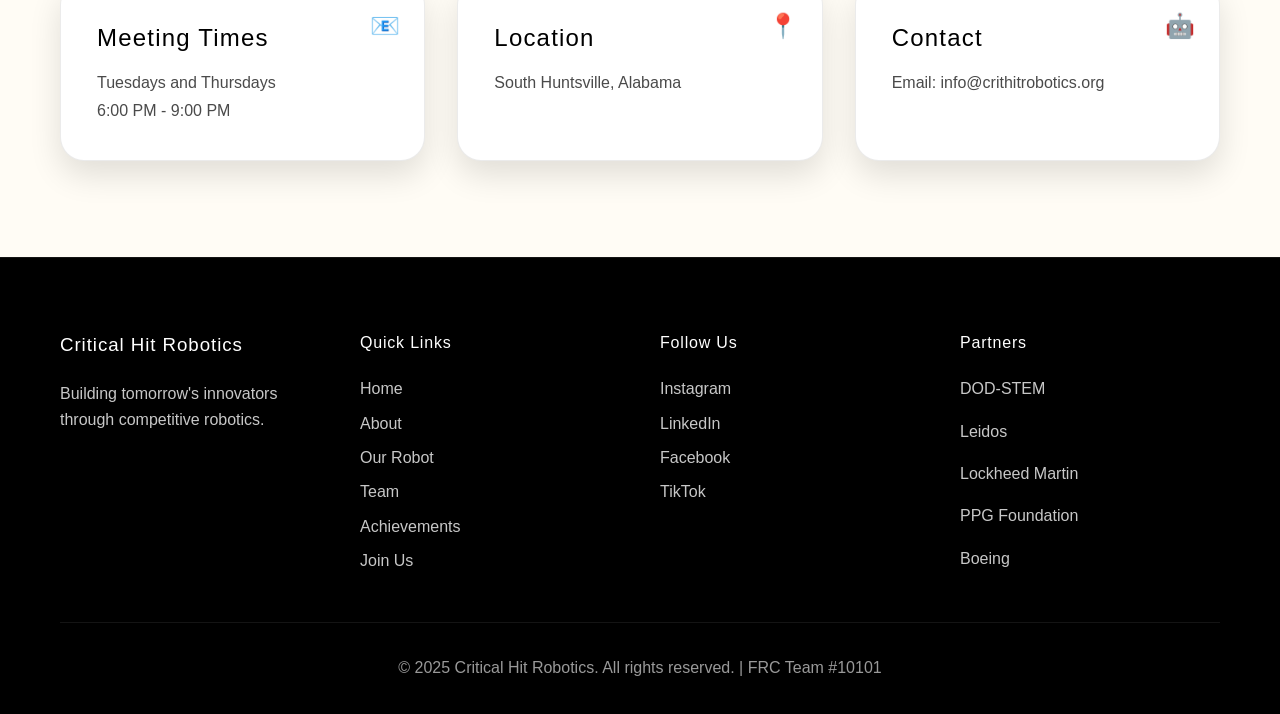
==== commit 7a117acd: "base website missing member headshots and Camps sign up link" ====
--- a/index.html
+++ b/index.html
@@ -225,34 +225,73 @@
                             <div class="team-members mentors">
                     <div class="member-card mentor-card">
                         <div class="member-image">
-                            <img src="images/Anna.jpg" alt="Anna">
-                        </div>
-                        <div class="member-info">
-                            <h4 class="member-name">Anna</h4>
-                            <p class="member-role">Cool Mentor</p>
-                            <p class="member-description">The boss</p>
-                        </div>
-                    </div>
-                    
-                    <div class="member-card mentor-card">
-                        <div class="member-image">
-                            <img src="images/Caitlin.jpg" alt="Caitlin">
-                        </div>
-                        <div class="member-info">
-                            <h4 class="member-name">Caitlin</h4>
-                            <p class="member-role">Cool Mentor</p>
-                            <p class="member-description">Lead Software Mentor</p>
-                        </div>
-                    </div>
-                    
+                            <img src="images/Caitlin and Anna.jpg" alt="Caitlin and Anna">
+                        </div>
+                        <div class="member-info">
+                            <h4 class="member-name">Caitlin and Anna</h4>
+                            <p class="member-role">Coaches</p>
+                        </div>
+                    </div>
+
+                    <div class="member-card mentor-card">
+                        <div class="member-image">
+                            <img src="images/Brian.jpg" alt="Brian">
+                        </div>
+                        <div class="member-info">
+                            <h4 class="member-name">Brian</h4>
+                            <p class="member-role">Software Mentor</p>
+                        </div>
+                    </div>
+                
+                    <div class="member-card mentor-card">
+                        <div class="member-image">
+                            <img src="images/Clark.jpg" alt="Clark">
+                        </div>
+                        <div class="member-info">
+                            <h4 class="member-name">Clark</h4>
+                            <p class="member-role">Presentation Mentor</p>
+                        </div>
+
+                    </div>
+
                     <div class="member-card mentor-card">
                         <div class="member-image">
                             <img src="images/Drew.jpg" alt="Drew">
                         </div>
                         <div class="member-info">
                             <h4 class="member-name">Drew</h4>
-                            <p class="member-role">Cool Mentor</p>
-                            <p class="member-description">Google, and Costco expert</p>
+                            <p class="member-role">Software Mentor</p>
+                        </div>
+
+                    </div>
+
+                    <div class="member-card mentor-card">
+                        <div class="member-image">
+                            <img src="images/Isriah.jpg" alt="Isriah">
+                        </div>
+                        <div class="member-info">
+                            <h4 class="member-name">Isriah</h4>
+                            <p class="member-role">Outreach Mentor</p>
+                        </div>
+                    </div>
+
+                    <div class="member-card mentor-card">
+                        <div class="member-image">
+                            <img src="images/Kaleigh.jpg" alt="Kaleigh">
+                        </div>
+                        <div class="member-info">
+                            <h4 class="member-name">Kaleigh</h4>
+                            <p class="member-role">Competition Mentor</p>
+                        </div>
+                    </div>
+
+                    <div class="member-card mentor-card">
+                        <div class="member-image">
+                            <img src="images/Kat.jpg" alt="Kat">
+                        </div>
+                        <div class="member-info">
+                            <h4 class="member-name">Kat</h4>
+                            <p class="member-role">Competition Mentor</p>
                         </div>
                     </div>
                     
@@ -262,19 +301,47 @@
                         </div>
                         <div class="member-info">
                             <h4 class="member-name">Michael</h4>
-                            <p class="member-role">Cool Mentor</p>
-                            <p class="member-description">Michael Said</p>
-                        </div>
-                    </div>
-                    
+                            <p class="member-role">Mechanical Mentor</p>
+                        </div>
+                    </div>
+
+                    <div class="member-card mentor-card">
+                        <div class="member-image">
+                            <img src="images/Michele.jpg" alt="Michele">
+                        </div>
+                        <div class="member-info">
+                            <h4 class="member-name">Michele</h4>
+                            <p class="member-role">Marketing Mentor</p>
+                        </div>
+                    </div>
+
+                    <div class="member-card mentor-card">
+                        <div class="member-image">
+                            <img src="images/Reagan.jpg" alt="Reagan">
+                        </div>
+                        <div class="member-info">
+                            <h4 class="member-name">Reagan</h4>
+                            <p class="member-role">Branding Mentor</p>
+                        </div>
+                    </div>
+                    
+                    <div class="member-card mentor-card">
+                        <div class="member-image">
+                            <img src="images/Scarlett.jpg" alt="Scarlett">
+                        </div>
+                        <div class="member-info">
+                            <h4 class="member-name">Scarlett</h4>
+                            <p class="member-role">Competition Mentor</p>
+                        </div>
+                    </div>
+
                     <div class="member-card mentor-card">
                         <div class="member-image">
                             <img src="images/Steven.jpg" alt="Steven">
                         </div>
                         <div class="member-info">
                             <h4 class="member-name">Steven</h4>
-                            <p class="member-role">Cool Mentor</p>
-                            <p class="member-description">The Powerpoint and in charge sometimes</p>
+                            <p class="member-role">Mechanical and Electrical Mentor</p>
                         </div>
                     </div>
                     
@@ -284,8 +351,7 @@
                         </div>
                         <div class="member-info">
                             <h4 class="member-name">Taylor</h4>
-                            <p class="member-role">Cool Mentor</p>
-                            <p class="member-description">Rich Aunt</p>
+                            <p class="member-role">Finance and Marketing Mentor</p>
                         </div>
                     </div>
                     
@@ -295,8 +361,7 @@
                         </div>
                         <div class="member-info">
                             <h4 class="member-name">Thomas</h4>
-                            <p class="member-role">Cool Mentor</p>
-                            <p class="member-description">YardSale and Excel Expert</p>
+                            <p class="member-role">Mechanical and Electrical Mentor</p>
                         </div>
                     </div>
                 </div>
@@ -310,19 +375,17 @@
                         </div>
                         <div class="member-info">
                             <h4 class="member-name">Aiden</h4>
-                            <p class="member-role">does stuff</p>
-                            <p class="member-description">cool person</p>
-                        </div>
-                    </div>
-                    
-                    <div class="member-card">
-                        <div class="member-image">
-                            <img src="images/student-2.jpg" alt="Ansley">
+                            <p class="member-role">Mechanical</p>
+                        </div>
+                    </div>
+                    
+                    <div class="member-card">
+                        <div class="member-image">
+                            <img src="images/Ansley.jpg" alt="Ansley">
                         </div>
                         <div class="member-info">
                             <h4 class="member-name">Ansley</h4>
-                            <p class="member-role">does stuff</p>
-                            <p class="member-description">cool person</p>
+                            <p class="member-role">Mechanical</p>
                         </div>
                     </div>
                     
@@ -332,8 +395,7 @@
                         </div>
                         <div class="member-info">
                             <h4 class="member-name">Cohen</h4>
-                            <p class="member-role">does stuff</p>
-                            <p class="member-description">cool person</p>
+                            <p class="member-role">Software</p>
                         </div>
                     </div>
                     
@@ -343,8 +405,7 @@
                         </div>
                         <div class="member-info">
                             <h4 class="member-name">Dexter</h4>
-                            <p class="member-role">does stuff</p>
-                            <p class="member-description">cool person</p>
+                            <p class="member-role">Mechanical</p>
                         </div>
                     </div>
                     
@@ -354,8 +415,7 @@
                         </div>
                         <div class="member-info">
                             <h4 class="member-name">Evan</h4>
-                            <p class="member-role">does stuff</p>
-                            <p class="member-description">cool person</p>
+                            <p class="member-role">Mechanical</p>
                         </div>
                     </div>
                     
@@ -365,8 +425,7 @@
                         </div>
                         <div class="member-info">
                             <h4 class="member-name">Gabe</h4>
-                            <p class="member-role">does stuff</p>
-                            <p class="member-description">cool person</p>
+                            <p class="member-role">Mechanical</p>
                         </div>
                     </div>
                     
@@ -376,8 +435,7 @@
                         </div>
                         <div class="member-info">
                             <h4 class="member-name">Jason</h4>
-                            <p class="member-role">does stuff</p>
-                            <p class="member-description">cool person</p>
+                            <p class="member-role">Software</p>
                         </div>
                     </div>
                     
@@ -387,8 +445,7 @@
                         </div>
                         <div class="member-info">
                             <h4 class="member-name">Joshua</h4>
-                            <p class="member-role">does stuff</p>
-                            <p class="member-description">cool person</p>
+                            <p class="member-role">Software</p>
                         </div>
                     </div>
                     
@@ -398,8 +455,7 @@
                         </div>
                         <div class="member-info">
                             <h4 class="member-name">Katelyn</h4>
-                            <p class="member-role">does stuff</p>
-                            <p class="member-description">cool person</p>
+                            <p class="member-role">Mechanical</p>
                         </div>
                     </div>
                     
@@ -409,8 +465,7 @@
                         </div>
                         <div class="member-info">
                             <h4 class="member-name">Lily</h4>
-                            <p class="member-role">does stuff</p>
-                            <p class="member-description">cool person</p>
+                            <p class="member-role">Mechanical</p>
                         </div>
                     </div>
                     <div class="member-card">
@@ -419,8 +474,7 @@
                         </div>
                         <div class="member-info">
                             <h4 class="member-name">Matthew</h4>
-                            <p class="member-role">does stuff</p>
-                            <p class="member-description">cool person</p>
+                            <p class="member-role">Mechanical</p>
                         </div>
                     </div>
                     <div class="member-card">
@@ -429,8 +483,7 @@
                         </div>
                         <div class="member-info">
                             <h4 class="member-name">Maxwell</h4>
-                            <p class="member-role">does stuff</p>
-                            <p class="member-description">cool person</p>
+                            <p class="member-role">Software</p>
                         </div>
                     </div>
                     
@@ -440,8 +493,7 @@
                         </div>
                         <div class="member-info">
                             <h4 class="member-name">Nick</h4>
-                            <p class="member-role">does stuff</p>
-                            <p class="member-description">cool person</p>
+                            <p class="member-role">Software</p>
                         </div>
                     </div>
                     
@@ -451,8 +503,7 @@
                         </div>
                         <div class="member-info">
                             <h4 class="member-name">Sophia</h4>
-                            <p class="member-role">does stuff</p>
-                            <p class="member-description">cool person</p>
+                            <p class="member-role">Software</p>
                         </div>
                     </div>
                     
@@ -462,12 +513,13 @@
                         </div>
                         <div class="member-info">
                             <h4 class="member-name">Zac</h4>
-                            <p class="member-role">does stuff</p>
-                            <p class="member-description">cool person</p>
-                        </div>
-                    </div>
-                </div>
-            </div>
+                            <p class="member-role">Mechanical</p>
+                        </div>
+                    </div>
+                </div>
+                        </div>
+                    </div>
+                </div>
         </section>
 
         <div class="section-divider"></div>
@@ -538,28 +590,15 @@
 
         <section id="contact" class="contact">
             <div class="container">
-                <h2 class="section-title">Reach Out to Us</h2>
-                <p class="section-description">Questions, partnership ideas, or just want to say hi? Drop us a message and our team will get back to you.</p>
-
-                <form class="contact-form">
-                    <div class="form-group">
-                        <label for="name">Full Name</label>
-                        <input type="text" id="name" name="name" placeholder="Your name" required>
-                    </div>
-                    <div class="form-group">
-                        <label for="email">Email Address</label>
-                        <input type="email" id="email" name="email" placeholder="you@example.com" required>
-                    </div>
-                    <div class="form-group">
-                        <label for="subject">How can we help?</label>
-                        <input type="text" id="subject" name="subject" placeholder="Sponsorship, volunteering, media inquiry, etc." required>
-                    </div>
-                    <div class="form-group">
-                        <label for="message">Your Message</label>
-                        <textarea id="message" name="message" rows="5" placeholder="Tell us how we can support your robotics journey." required></textarea>
-                    </div>
-                    <button type="submit" class="btn btn-primary">Send Message</button>
-                </form>
+                <h2 class="section-title">Camps</h2>
+
+                <div class="camps-card">
+                    <img src="images/camp.png" alt="Camps Flyer" class="flyer-image">
+                </div>
+
+                <div class="camps-signup">
+                    <a href="#" class="btn btn-primary">Sign Up for the Camp</a>
+                </div>
 
                 <div class="contact-info">
                     <div class="contact-item">
--- a/css/styles.css
+++ b/css/styles.css
@@ -1129,6 +1129,39 @@
     margin: 0;
 }
 
+/* Camps Card */
+.camps-card {
+    max-width: 600px;
+    margin: 0 auto 2rem;
+    background-color: var(--surface);
+    border-radius: var(--radius-large);
+    border: 1px solid var(--border-soft);
+    box-shadow: var(--shadow-soft);
+    overflow: hidden;
+    transition: transform 0.3s ease, box-shadow 0.3s ease;
+}
+
+.camps-card:hover {
+    transform: translateY(-8px);
+    box-shadow: var(--shadow-hover);
+}
+
+.camps-card .flyer-image {
+    width: 100%;
+    height: auto;
+    display: block;
+}
+
+.camps-signup {
+    text-align: center;
+    margin: 0 auto 4rem;
+}
+
+.camps-signup .btn {
+    font-size: 1.1rem;
+    padding: 16px 36px;
+}
+
 /* Contact Info */
 .contact-info {
     display: grid;
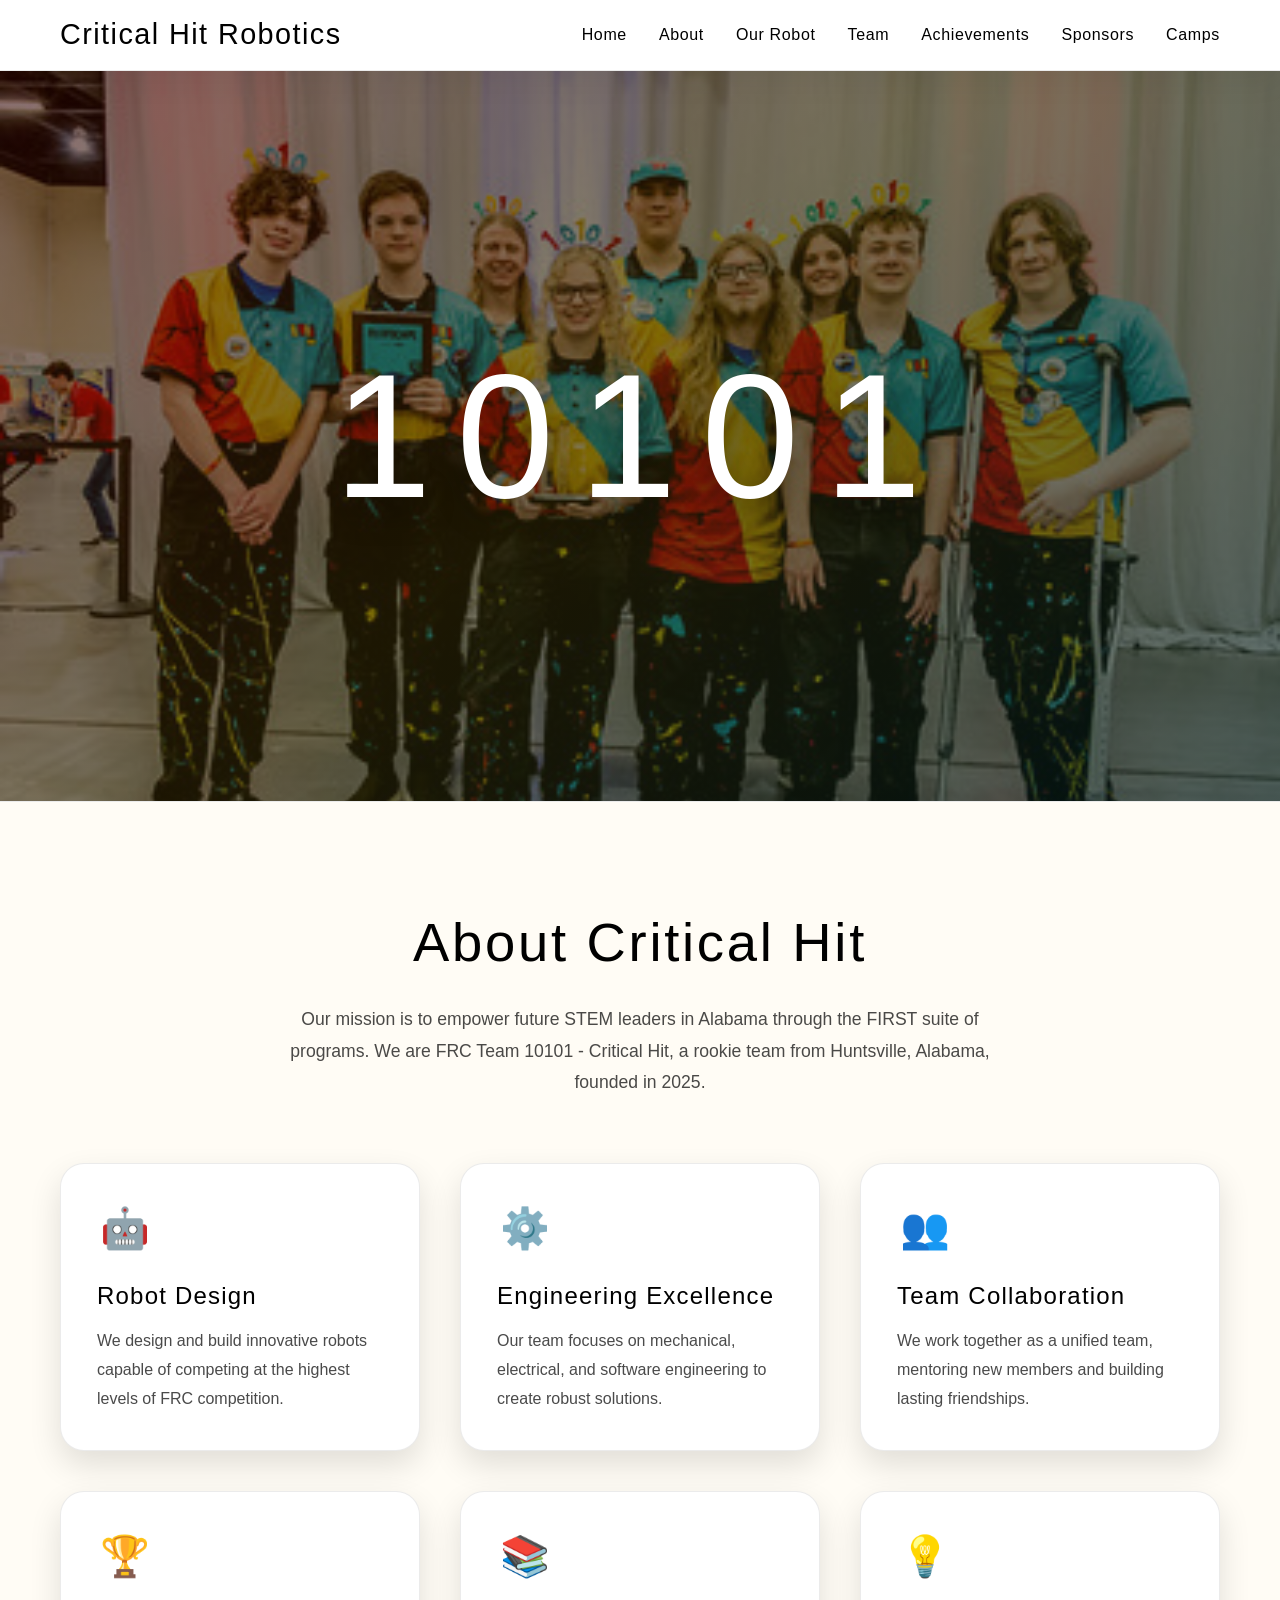
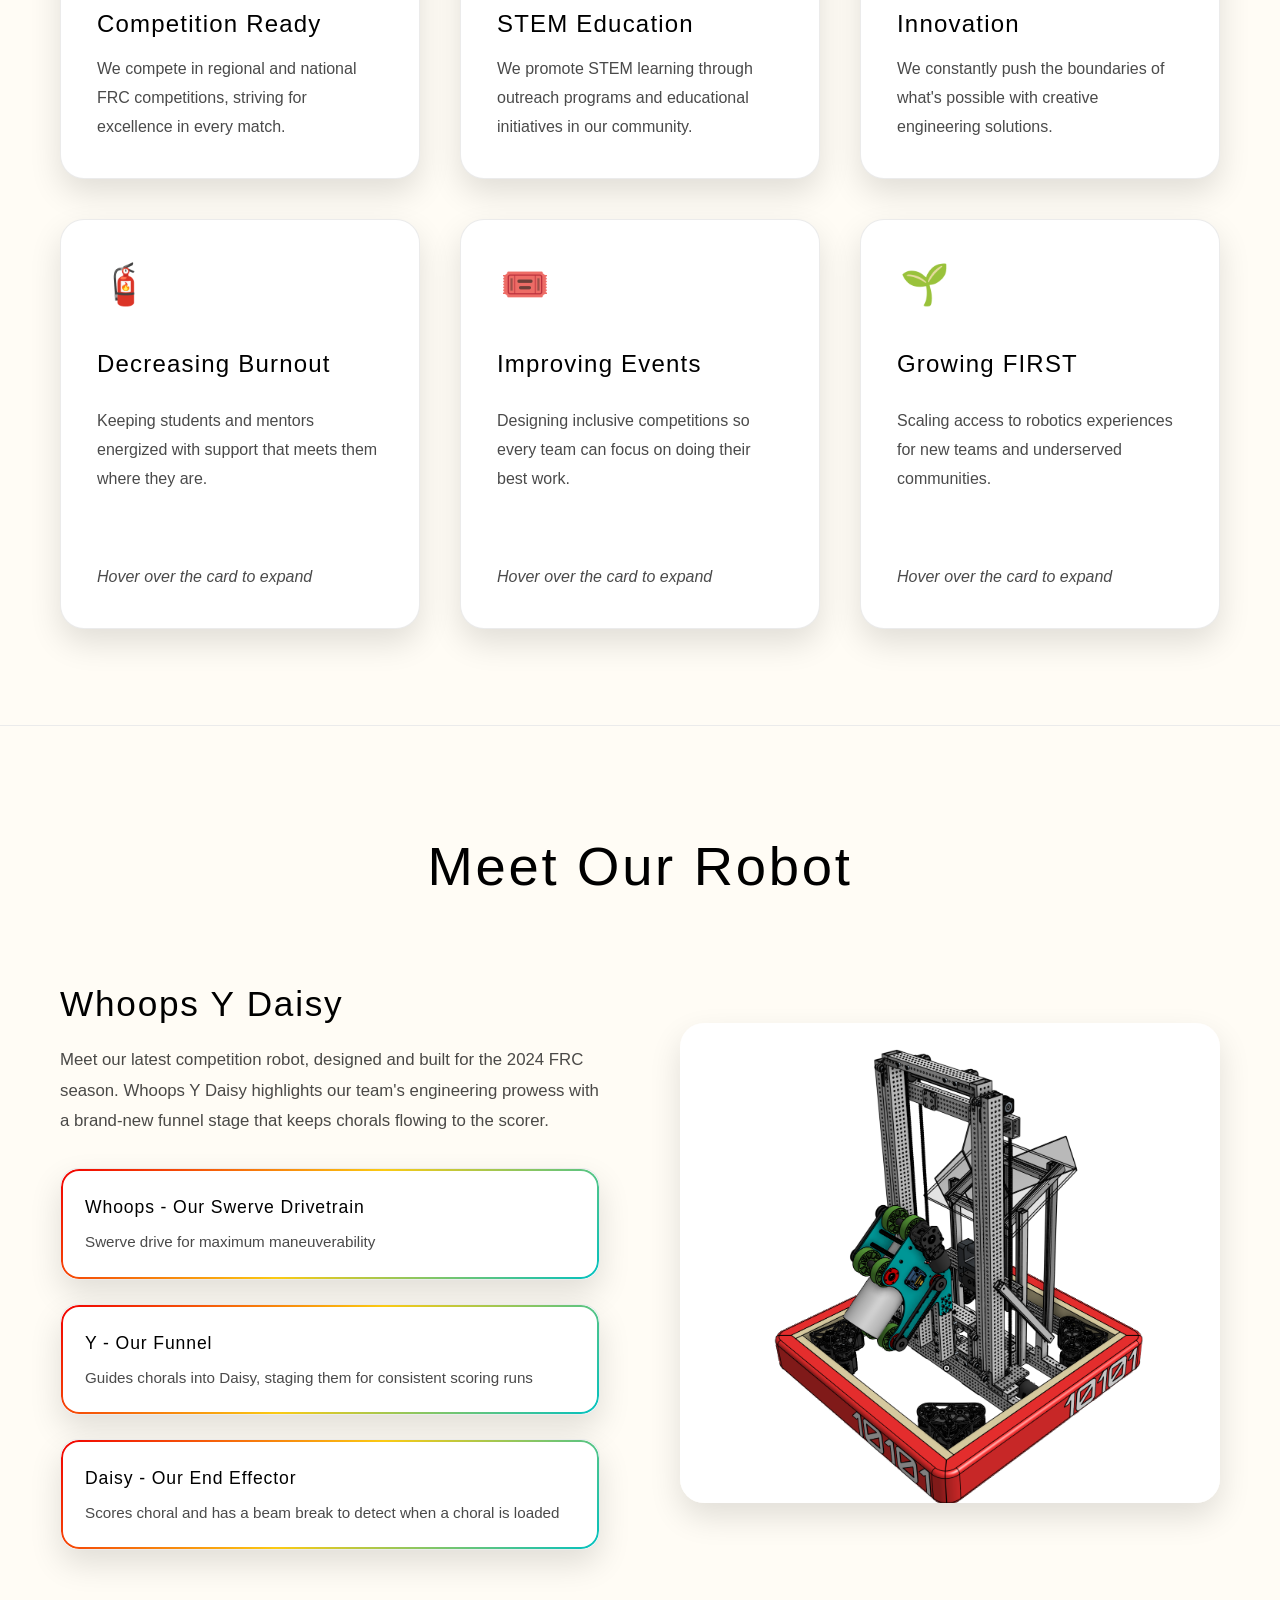
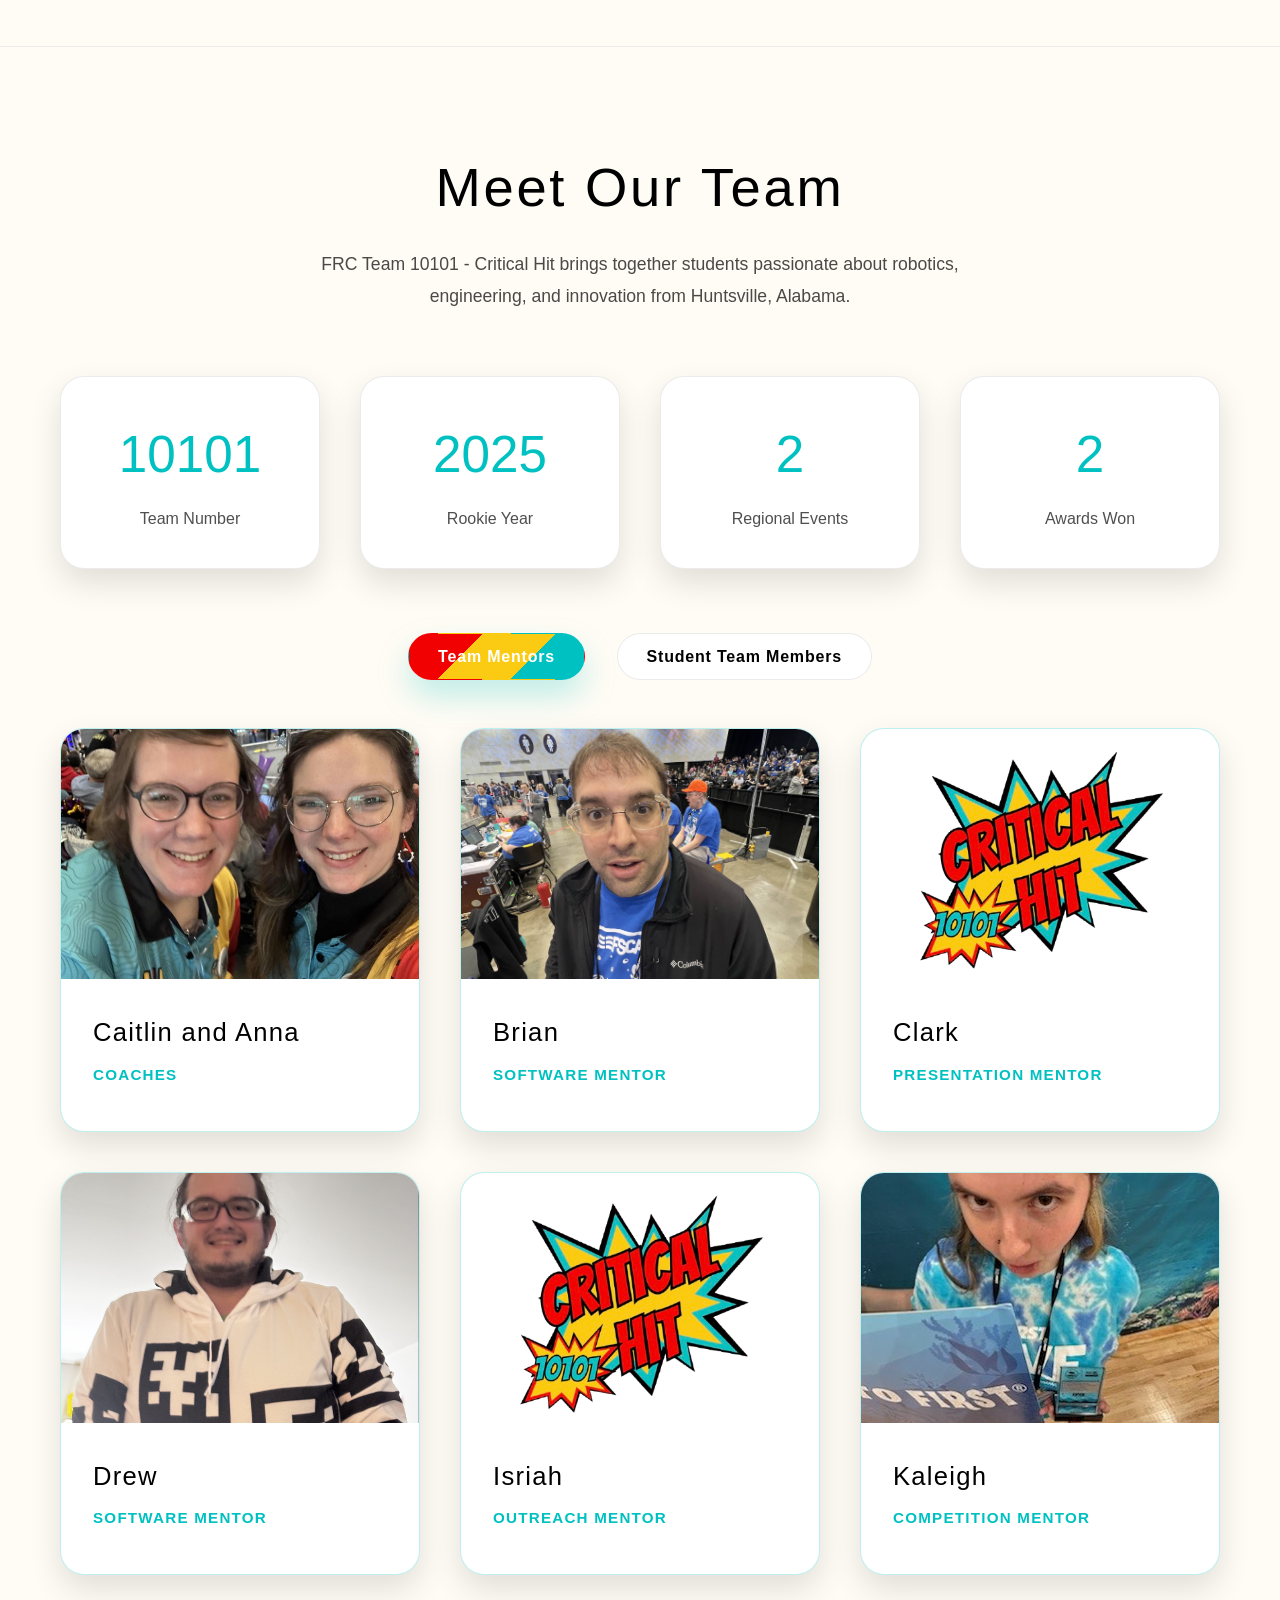
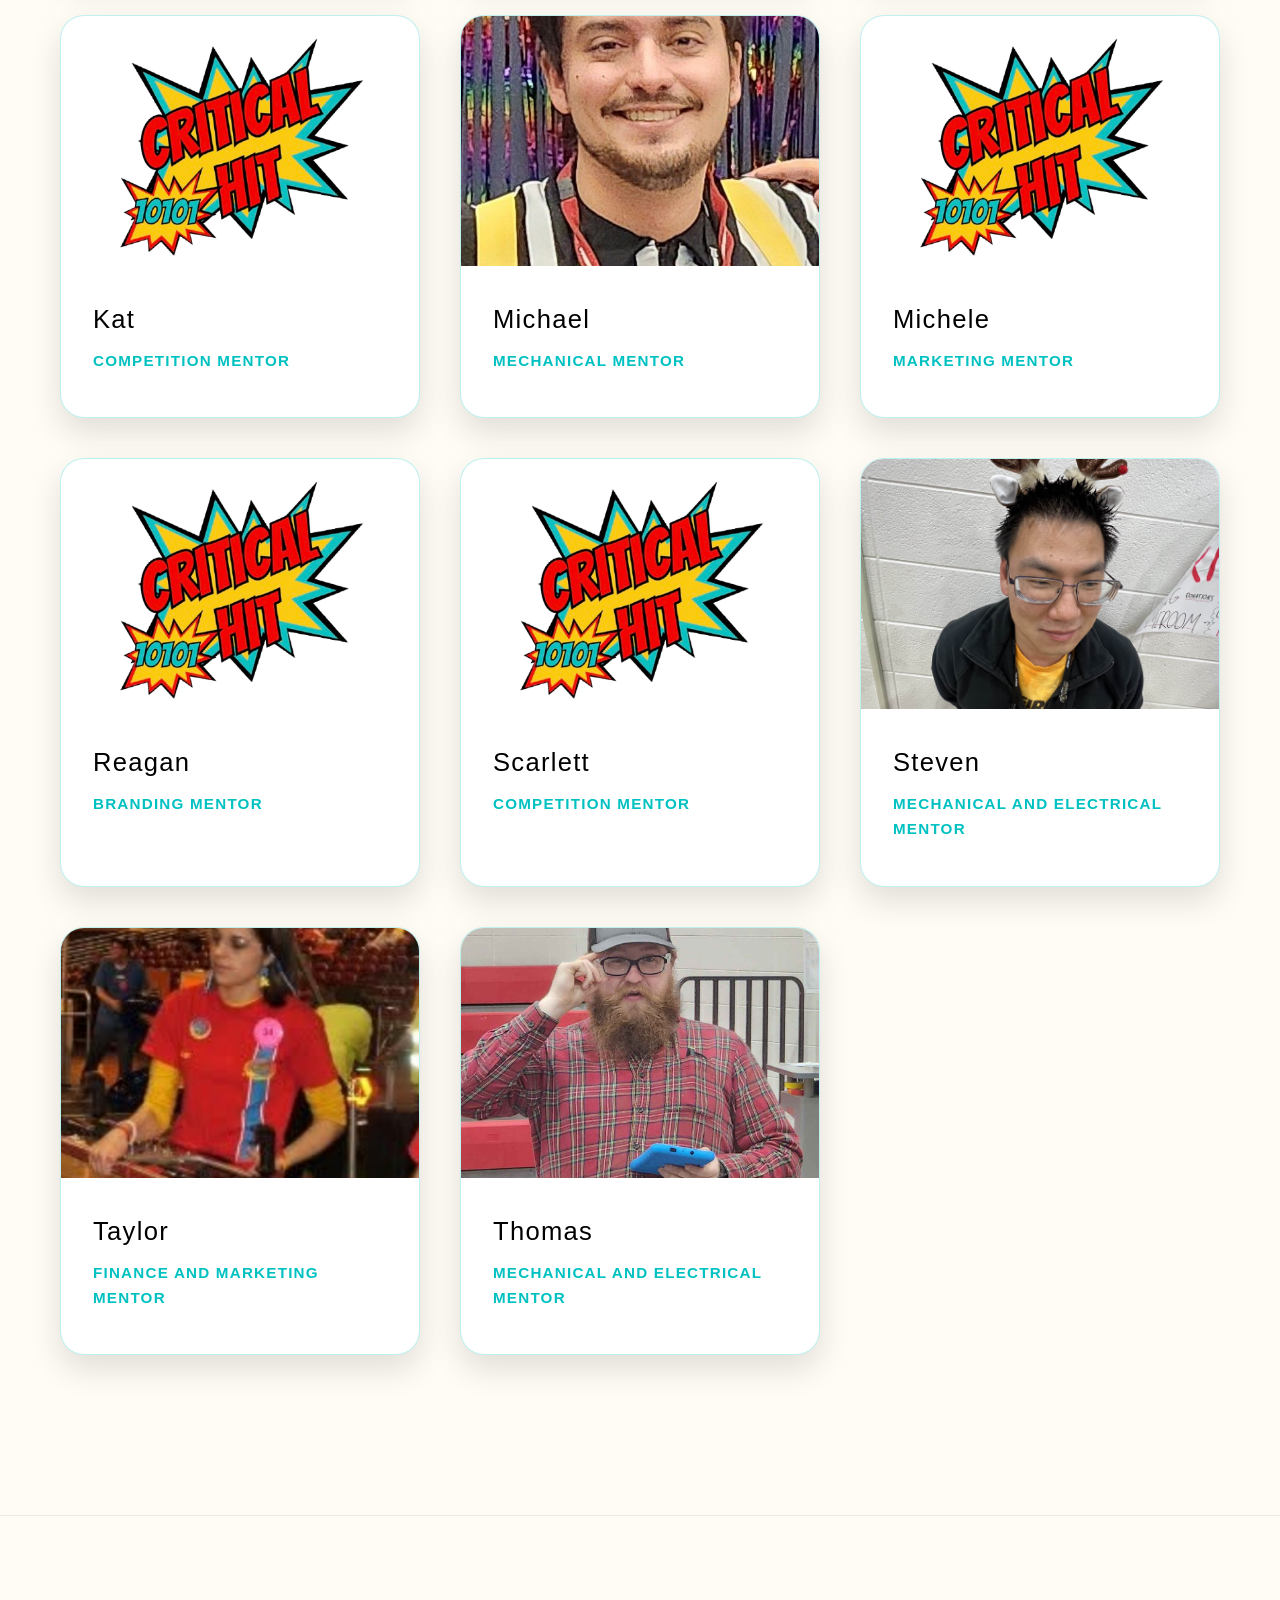
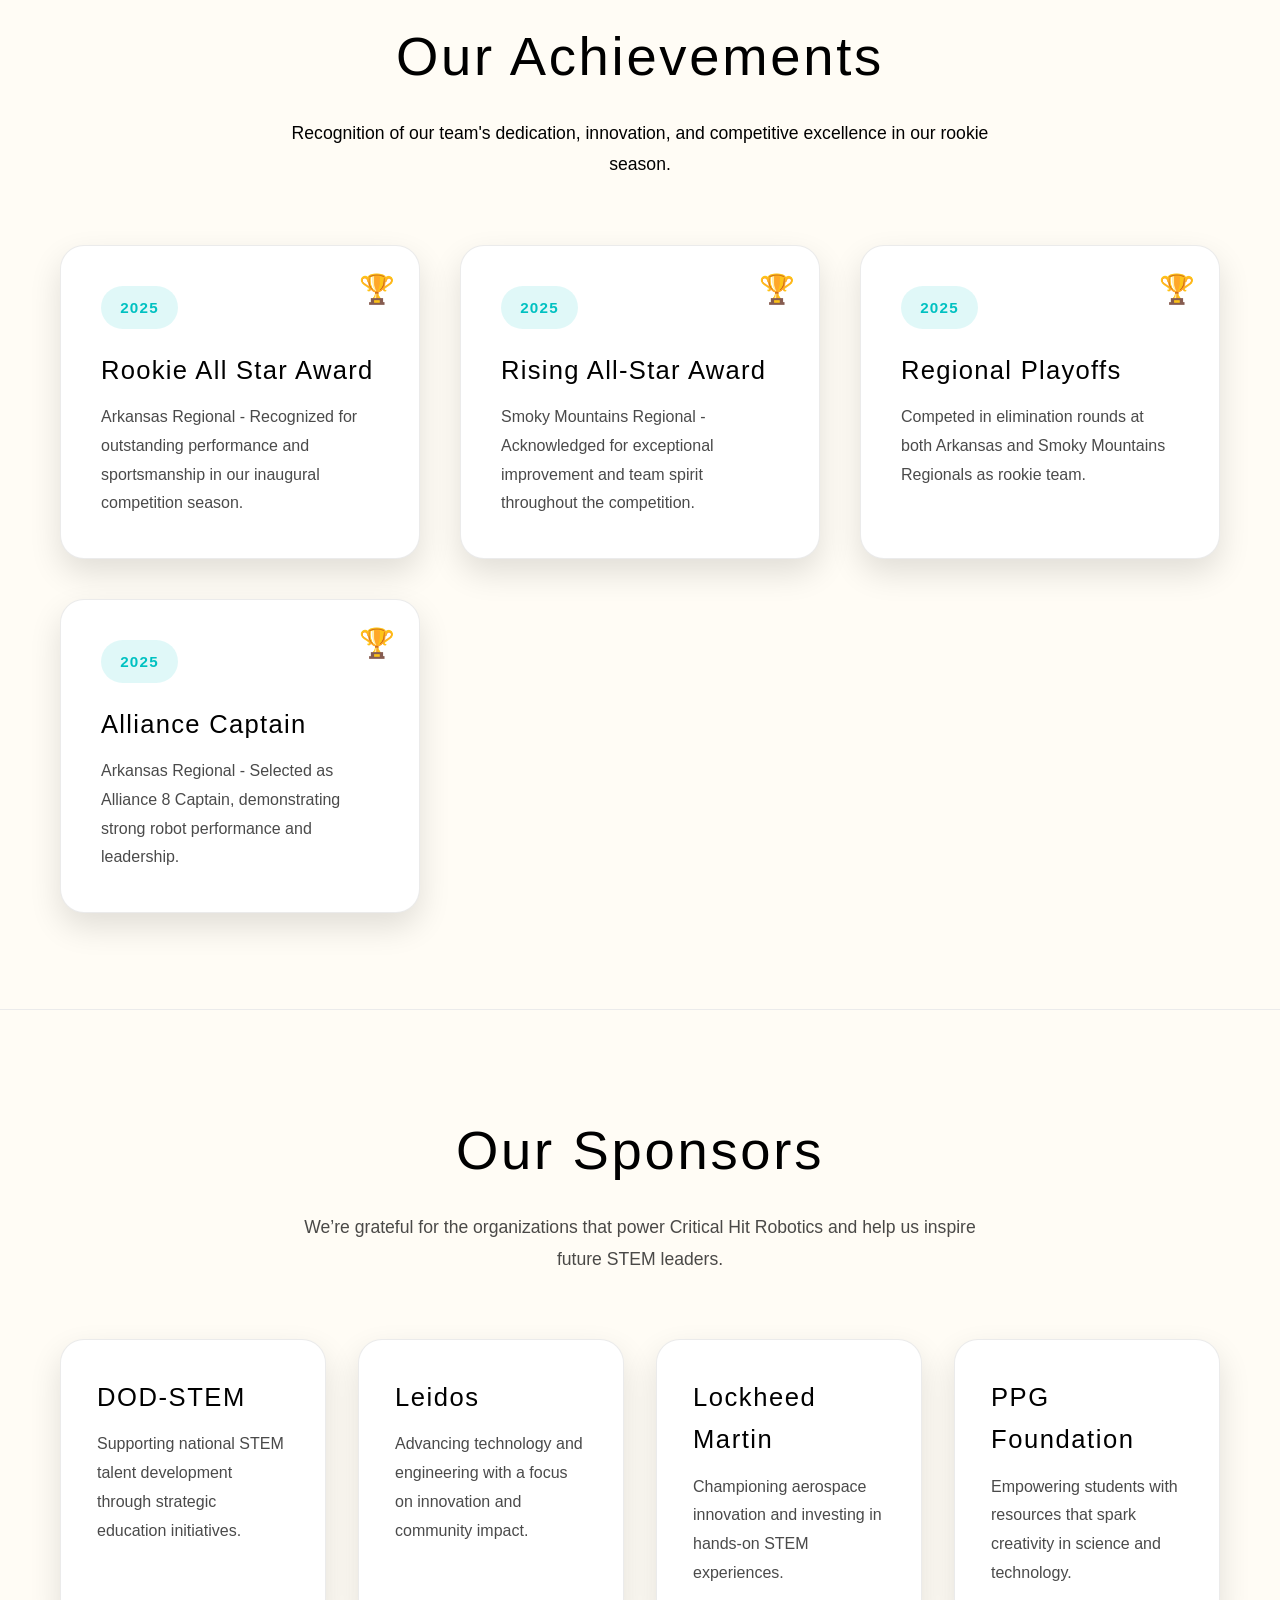
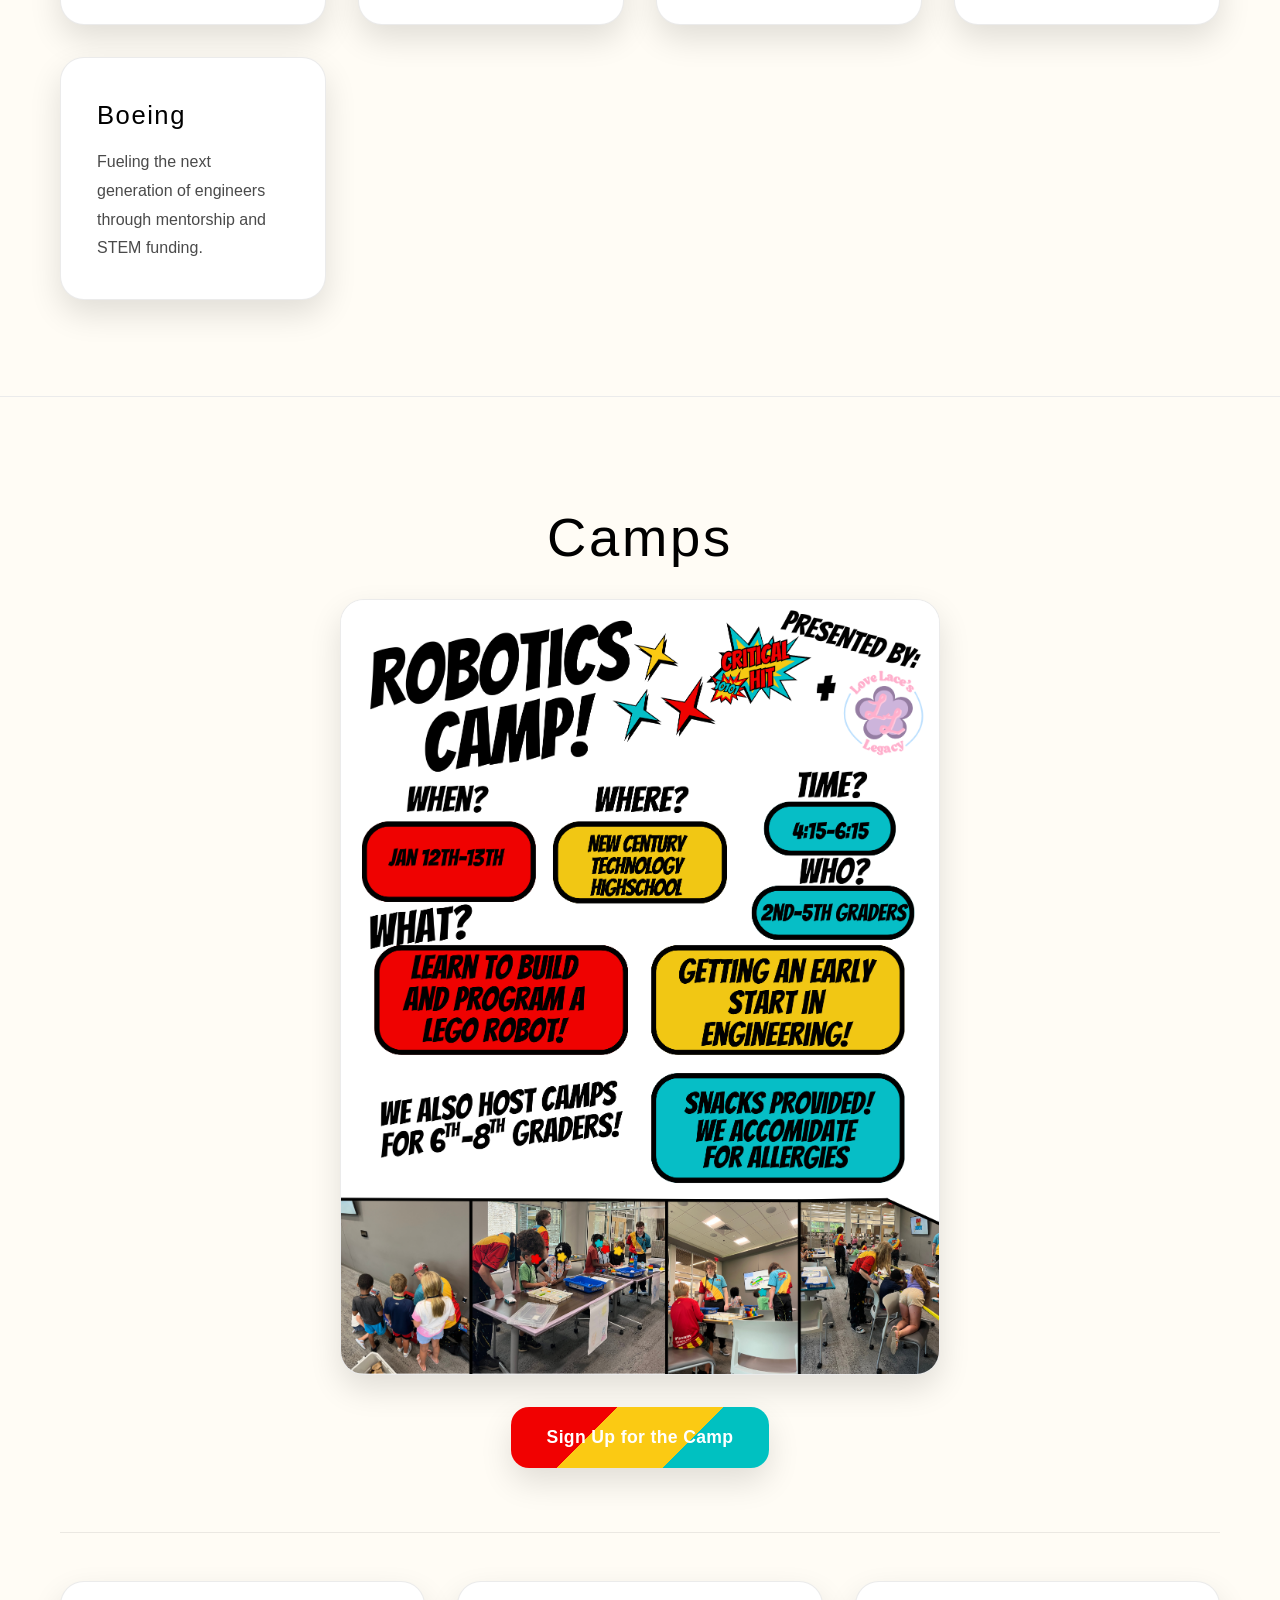
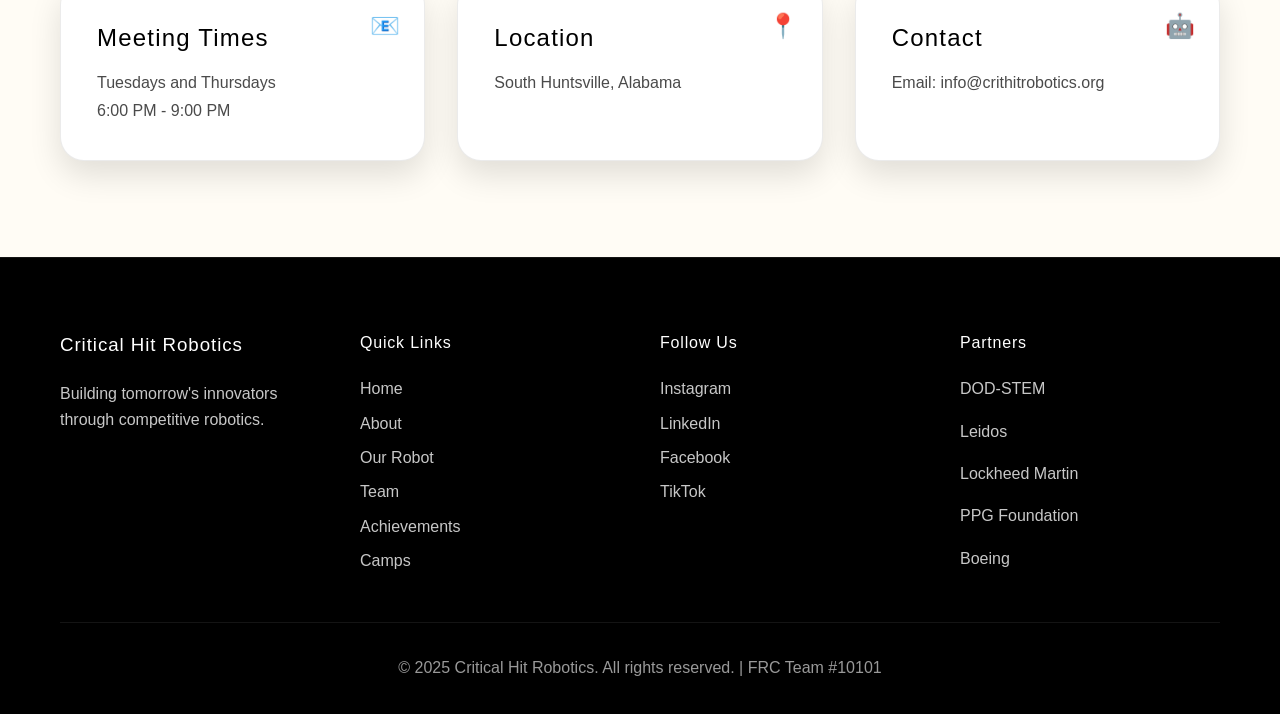
==== commit d8f83118: "removed join us text and replaced with camps and added camps link" ====
--- a/index.html
+++ b/index.html
@@ -36,7 +36,7 @@
                         <a href="#sponsors" class="nav-link">Sponsors</a>
                     </li>
                     <li class="nav-item">
-                        <a href="#contact" class="nav-link">Contact</a>
+                        <a href="#contact" class="nav-link">Camps</a>
                     </li>
                 </ul>
                 <div class="hamburger">
@@ -61,7 +61,7 @@
                     <p class="welcome-description">Join us in building innovative robots and competing in FIRST Robotics Competition. We're a team of passionate students from Huntsville, Alabama, working together to achieve excellence in engineering and teamwork.</p>
                     <div class="welcome-buttons">
                         <a href="#about" class="btn btn-primary">Learn More</a>
-                        <a href="#contact" class="btn btn-secondary">Join Us</a>
+                        <a href="#contact" class="btn btn-secondary">Camps</a>
                     </div>
                 </div>
                 <div class="welcome-image">
@@ -597,7 +597,7 @@
                 </div>
 
                 <div class="camps-signup">
-                    <a href="#" class="btn btn-primary">Sign Up for the Camp</a>
+                    <a href="https://docs.google.com/forms/d/1uTingKgEQun89p4-lDwwsIKsXqkKoOa3fSRQ6zW--EE" class="btn btn-primary">Sign Up for the Camp</a>
                 </div>
 
                 <div class="contact-info">
@@ -634,7 +634,7 @@
                         <li><a href="#robot">Our Robot</a></li>
                         <li><a href="#team">Team</a></li>
                         <li><a href="#achievements">Achievements</a></li>
-                        <li><a href="#contact">Join Us</a></li>
+                        <li><a href="#contact">Camps</a></li>
                     </ul>
                 </div>
                 <div class="footer-section">
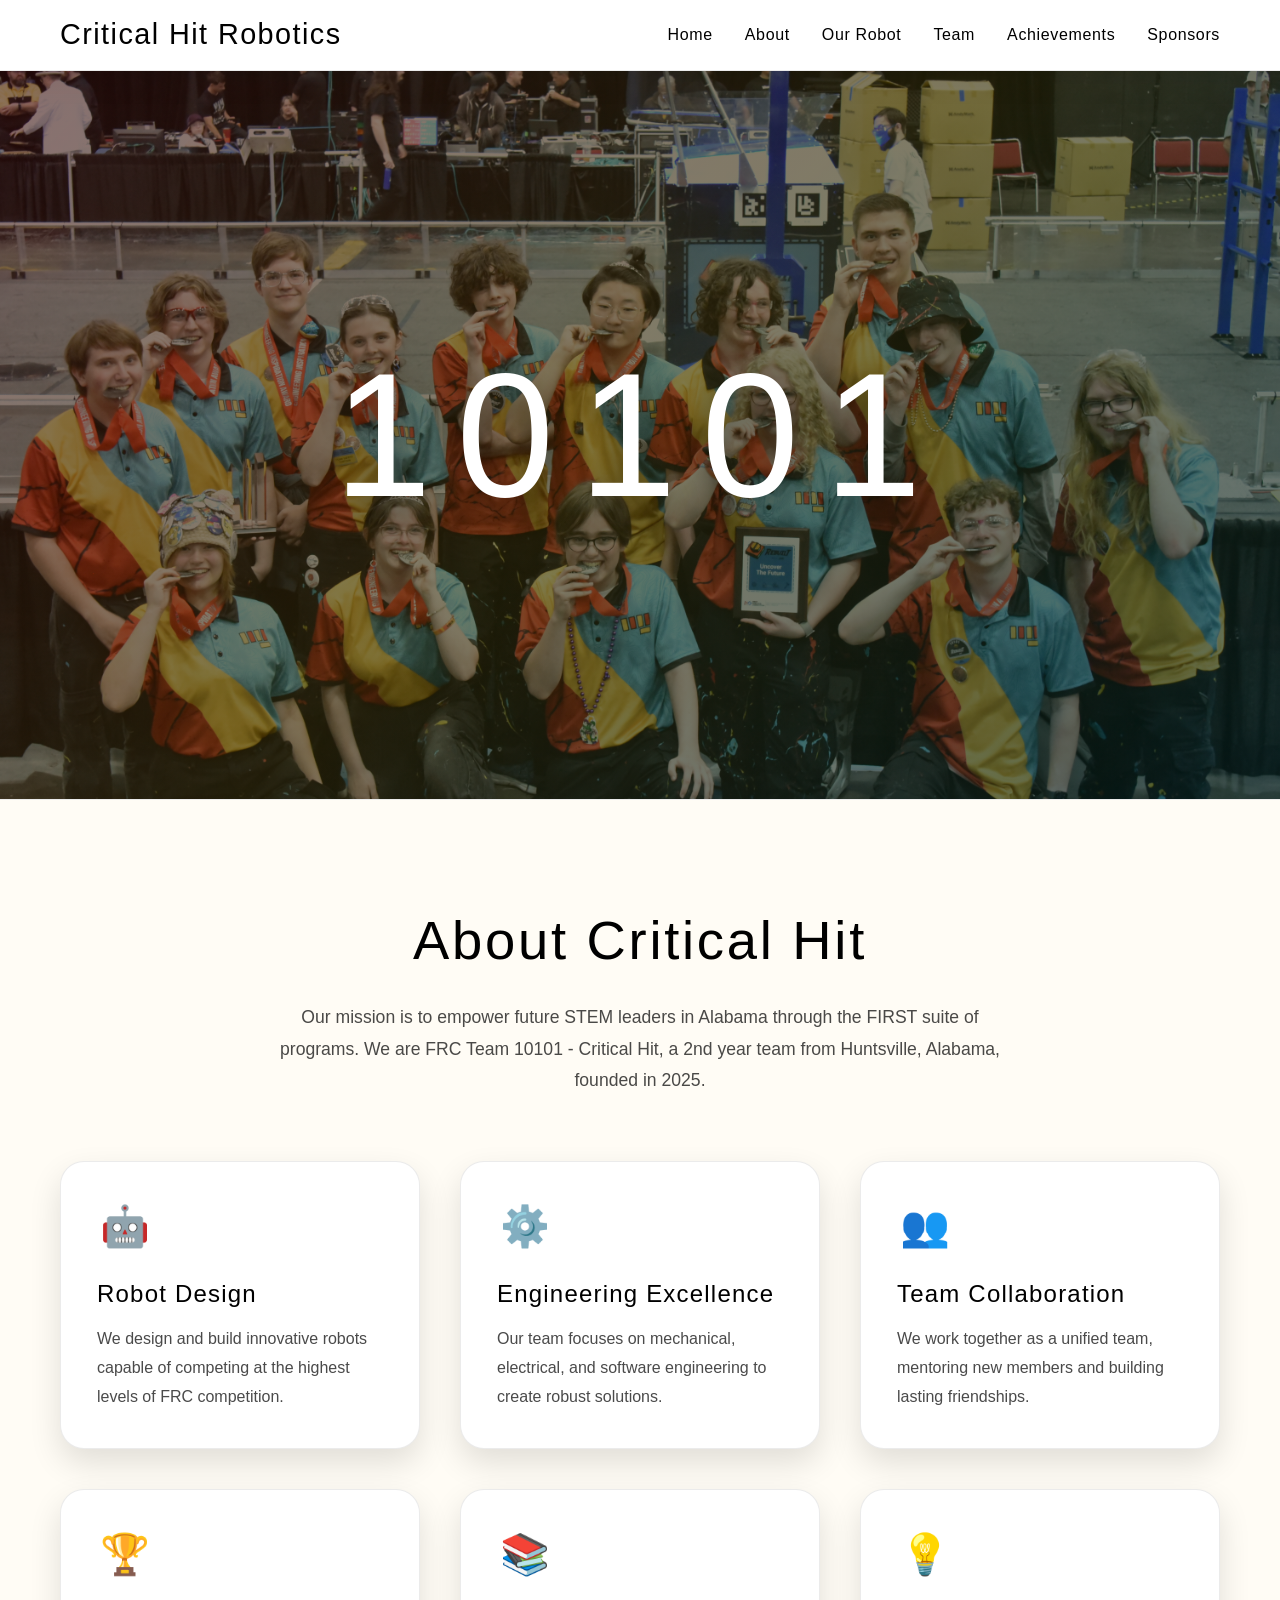
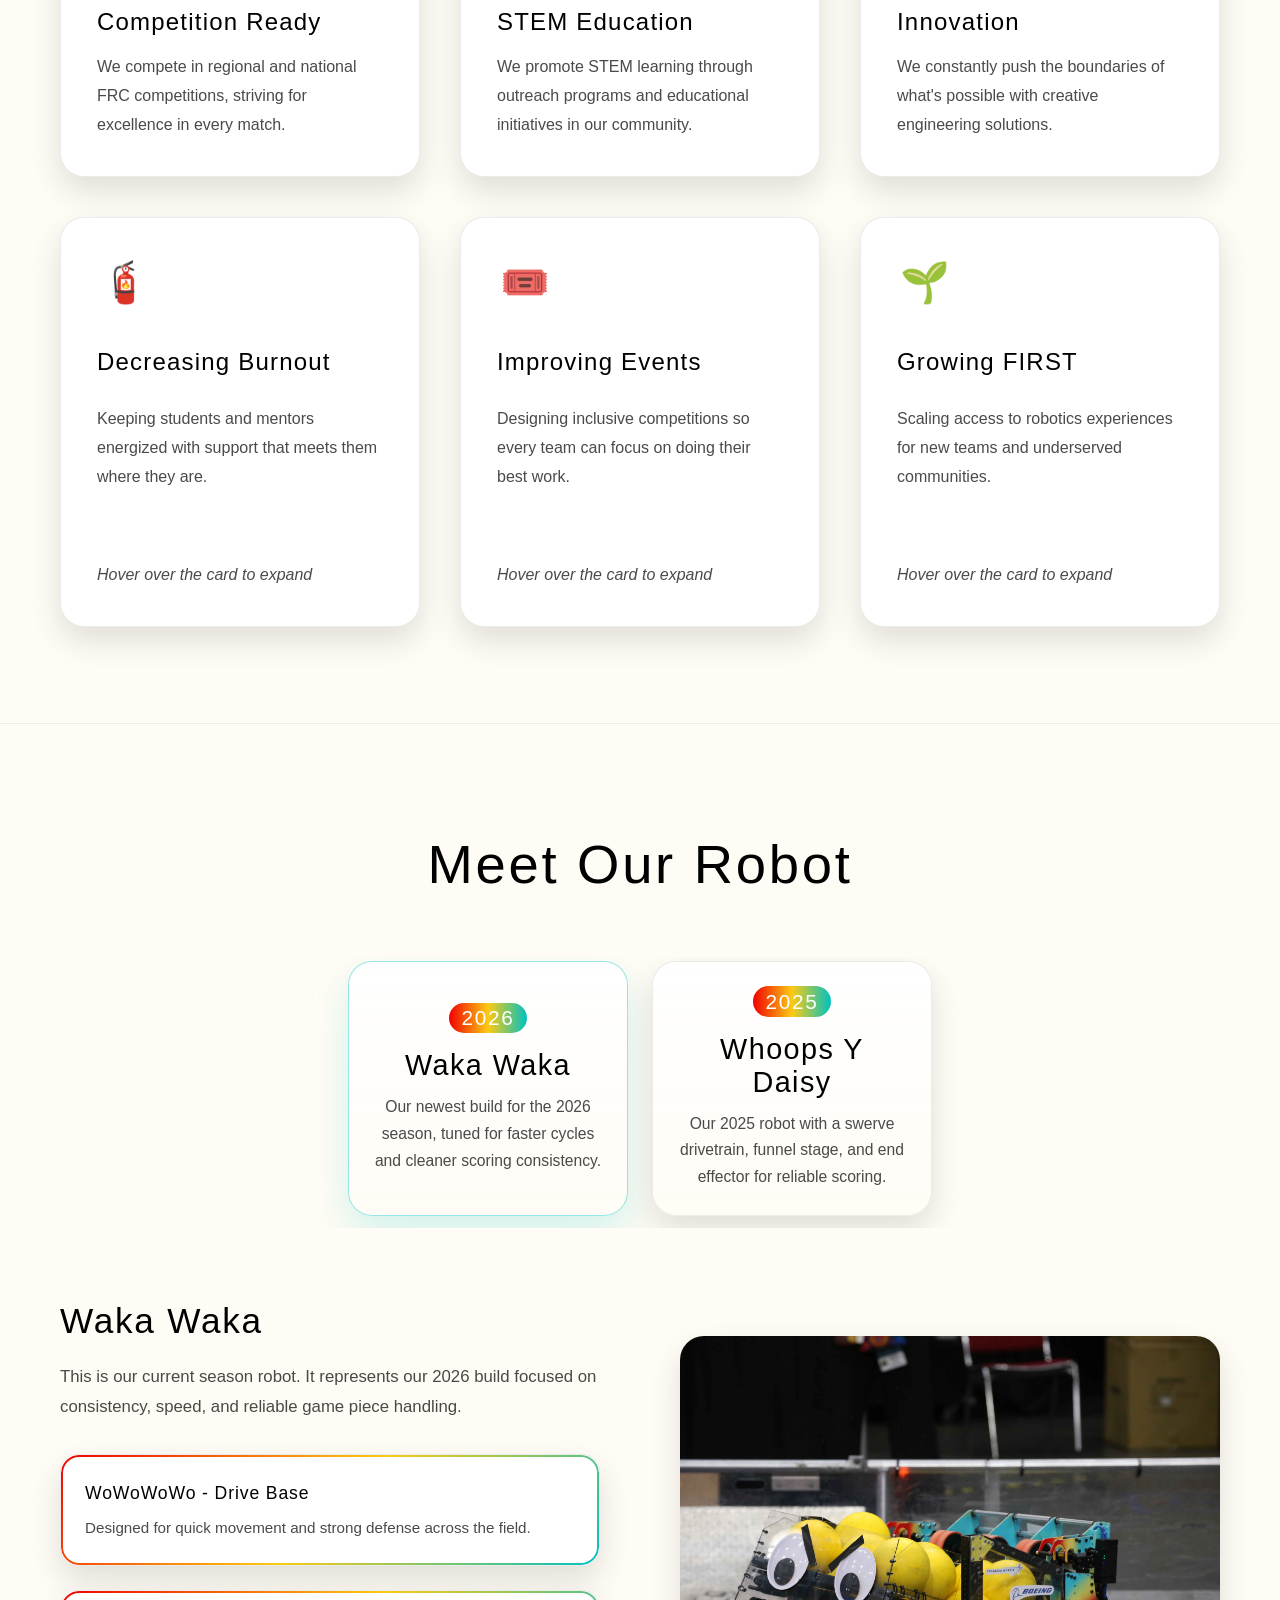
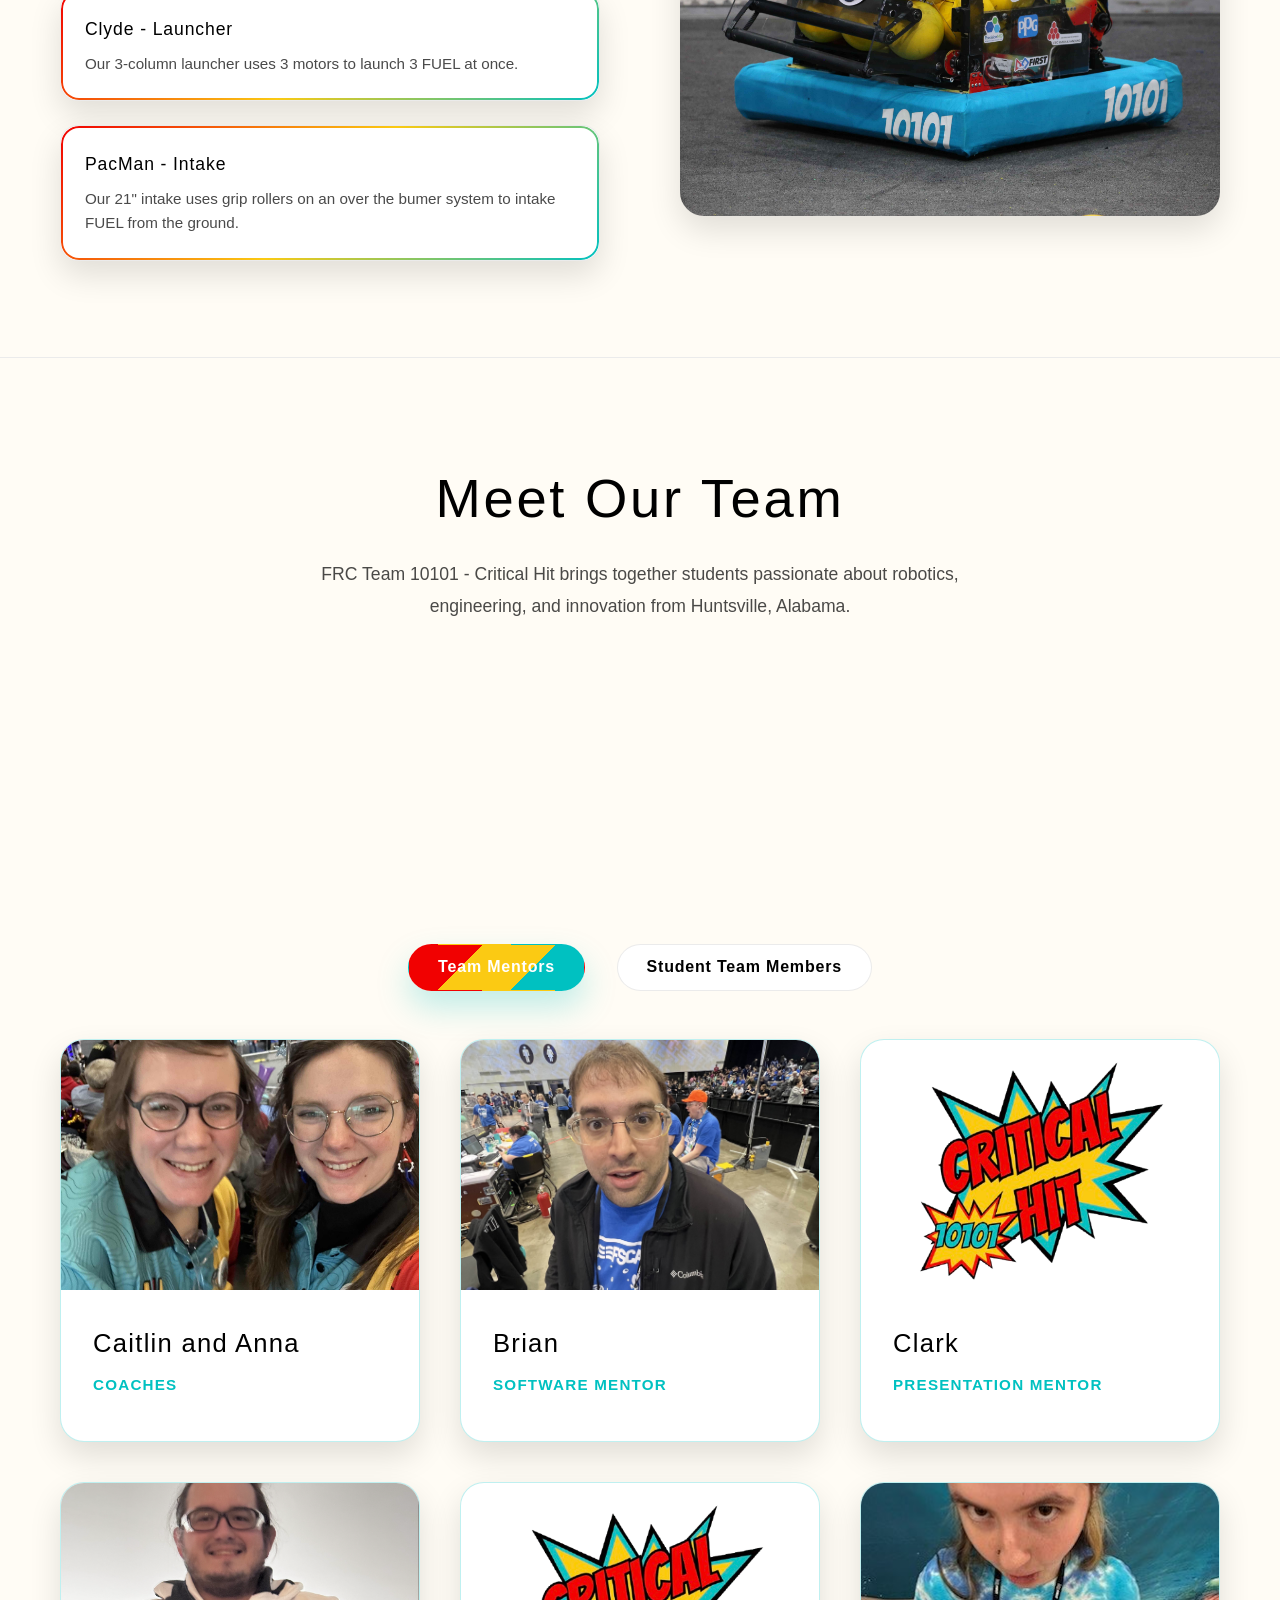
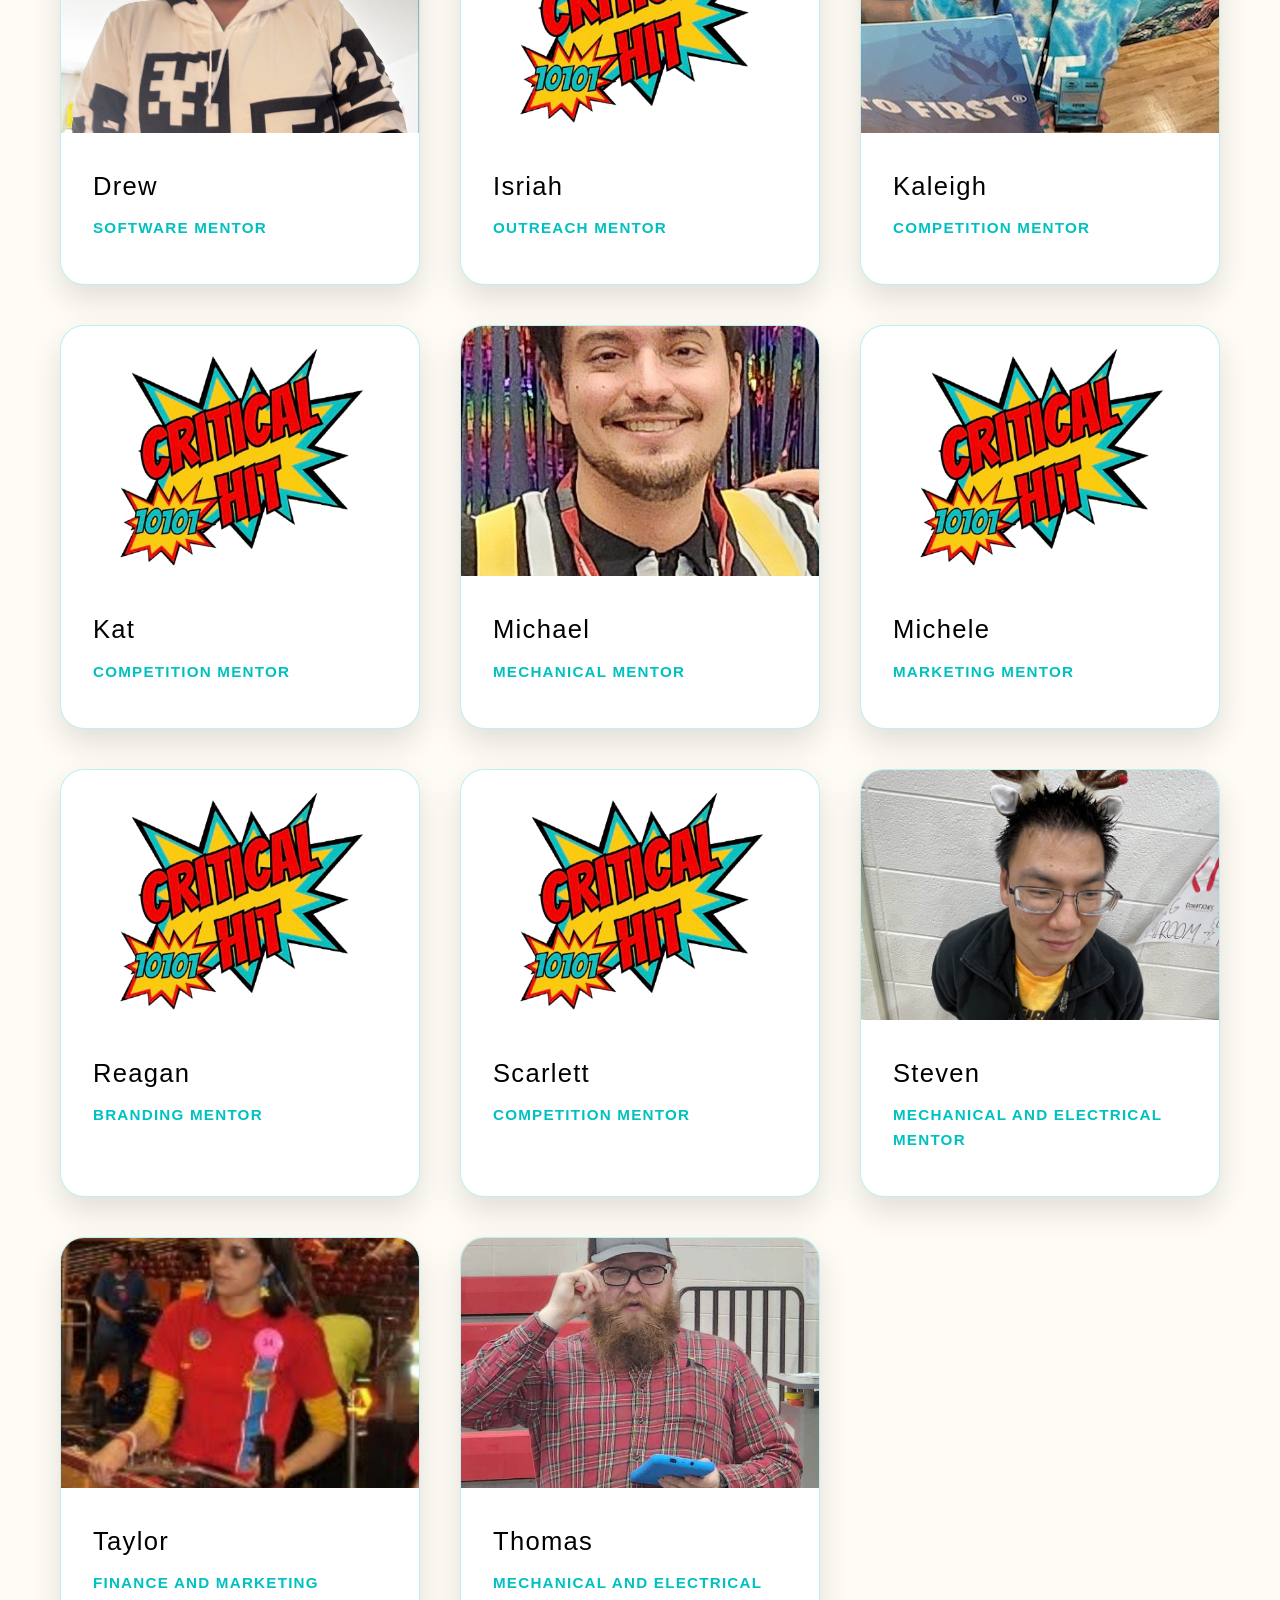
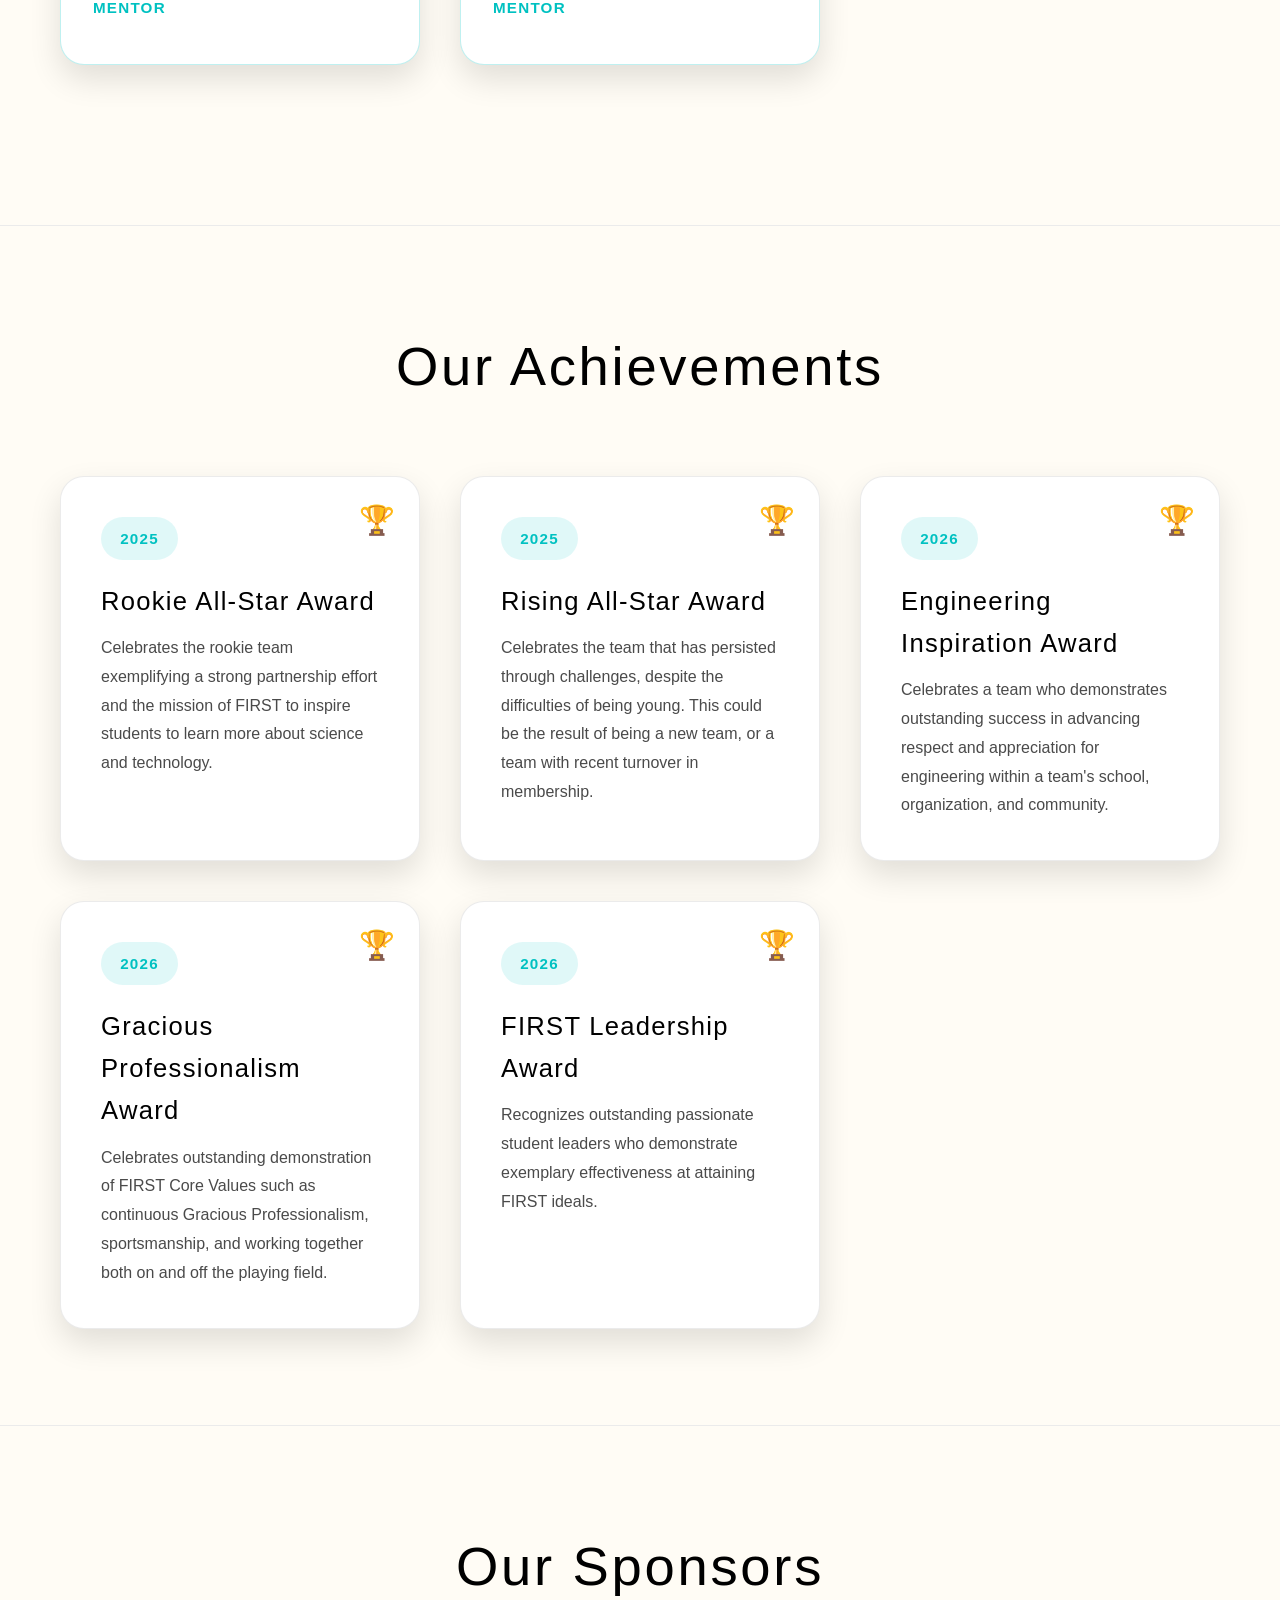
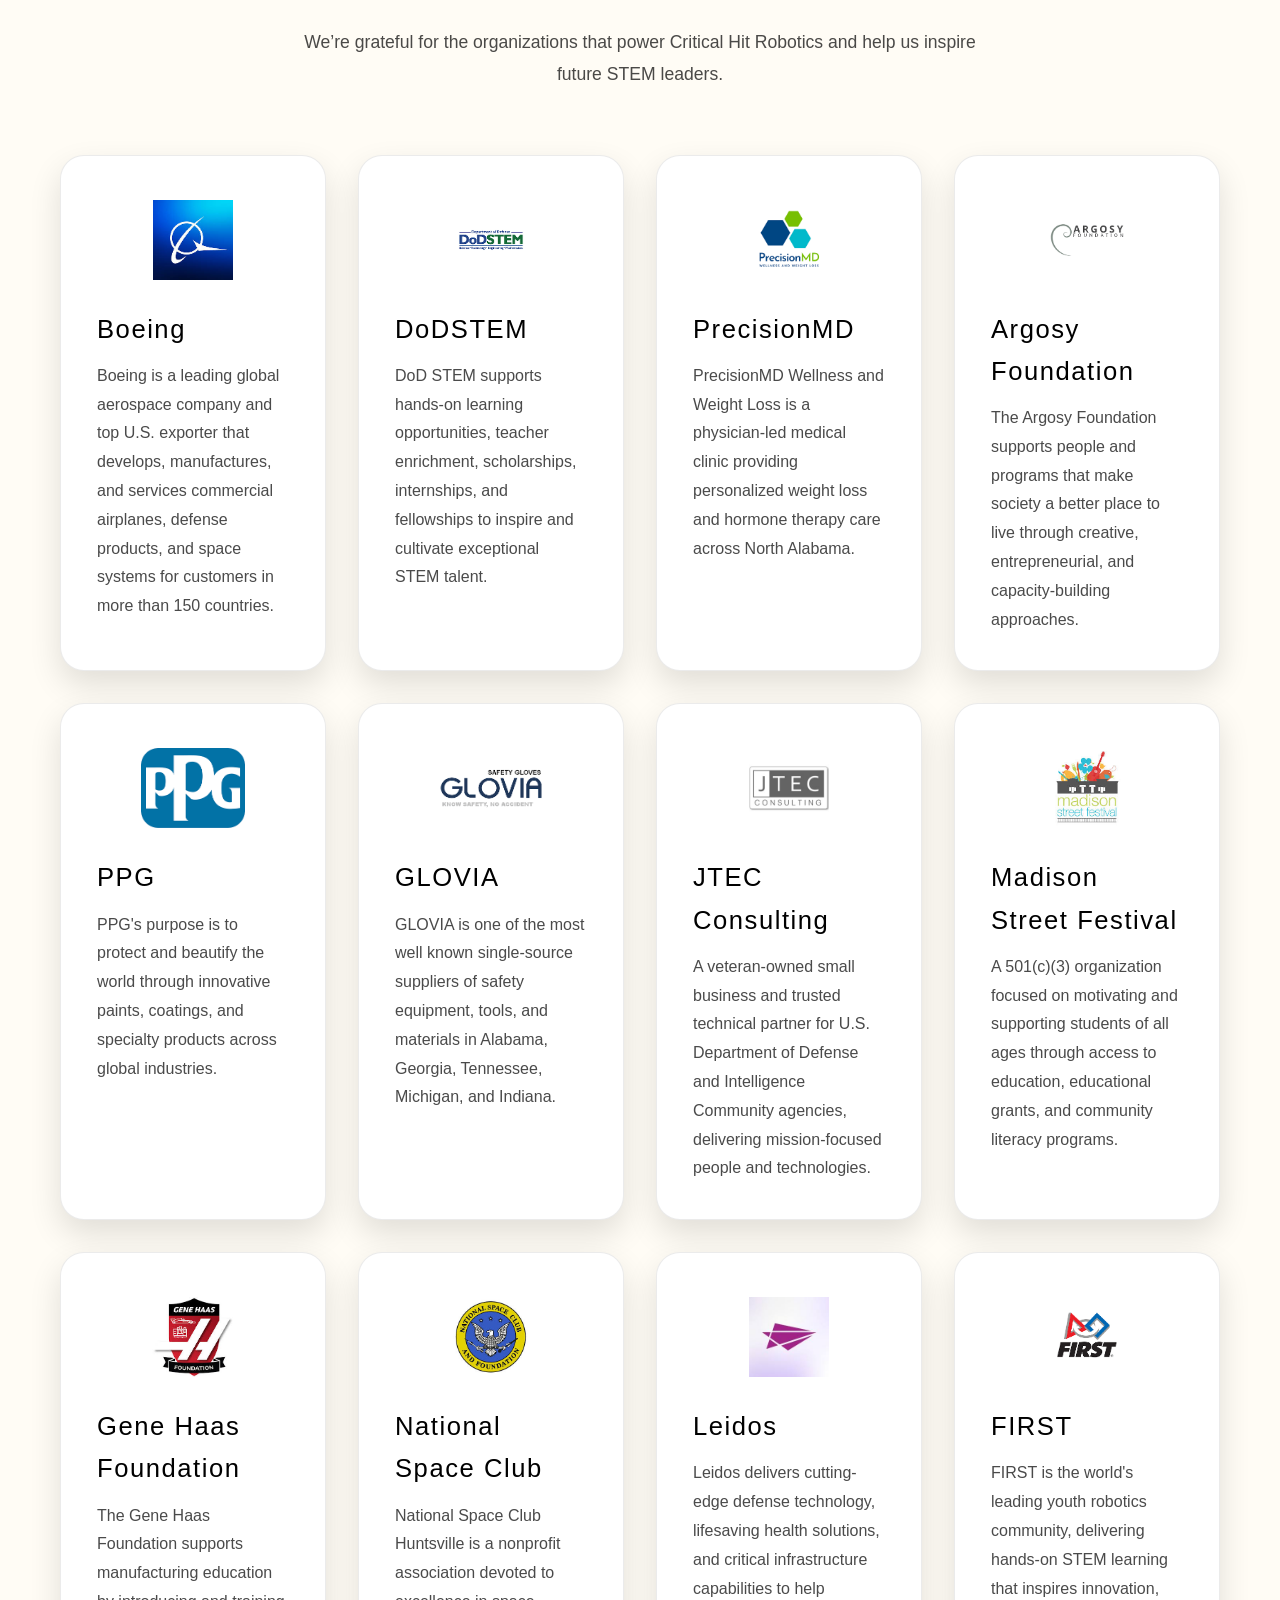
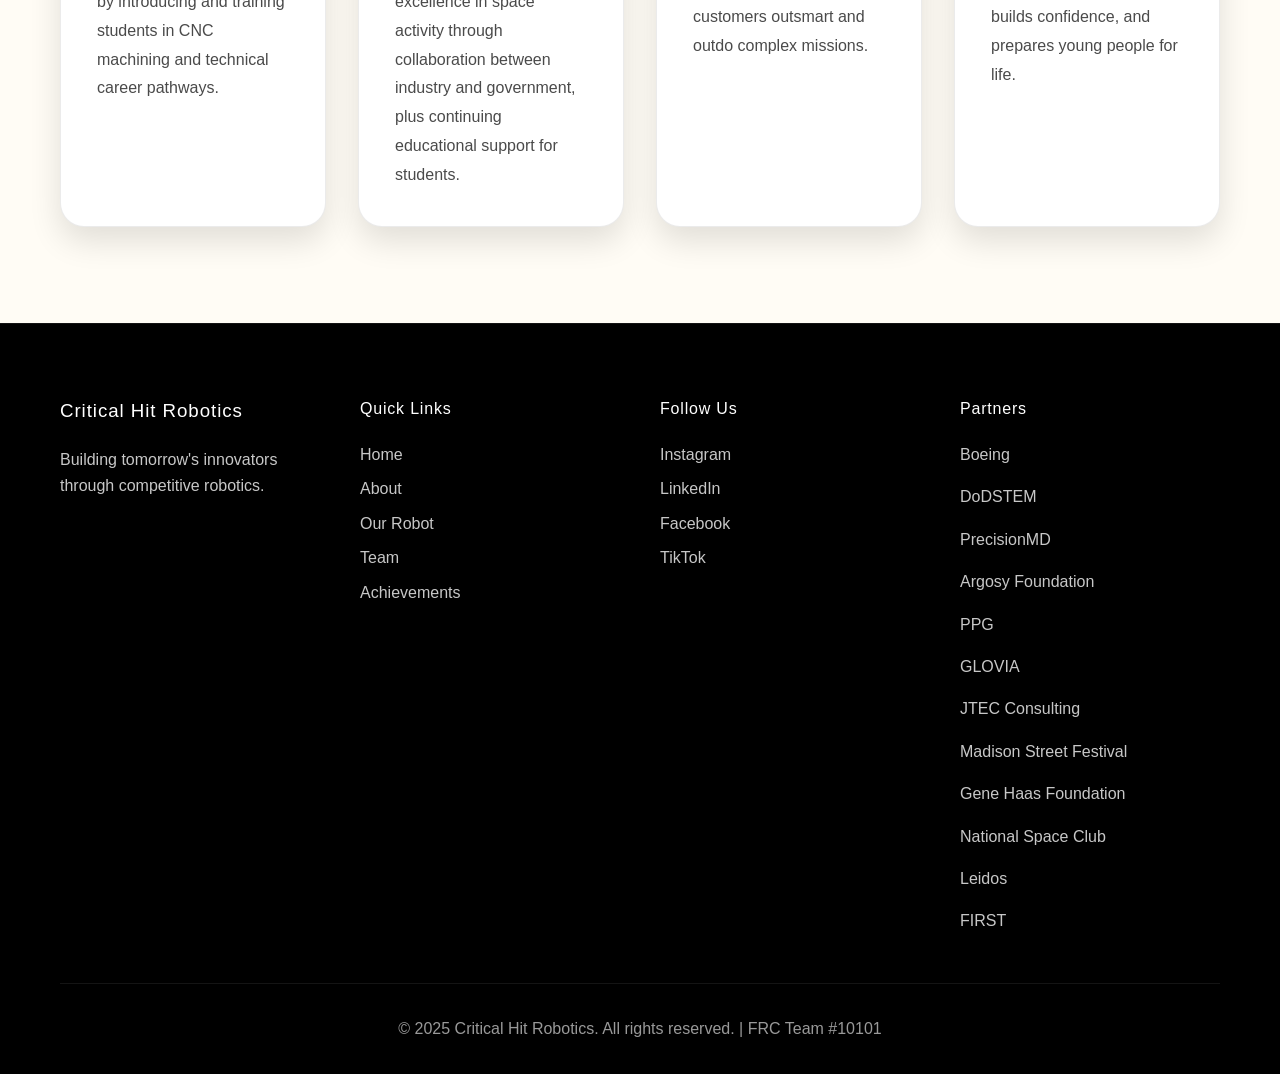
==== commit bff759ff: "refactored website to 2026" ====
--- a/index.html
+++ b/index.html
@@ -35,9 +35,6 @@
                     <li class="nav-item">
                         <a href="#sponsors" class="nav-link">Sponsors</a>
                     </li>
-                    <li class="nav-item">
-                        <a href="#contact" class="nav-link">Camps</a>
-                    </li>
                 </ul>
                 <div class="hamburger">
                     <span class="bar"></span>
@@ -61,7 +58,6 @@
                     <p class="welcome-description">Join us in building innovative robots and competing in FIRST Robotics Competition. We're a team of passionate students from Huntsville, Alabama, working together to achieve excellence in engineering and teamwork.</p>
                     <div class="welcome-buttons">
                         <a href="#about" class="btn btn-primary">Learn More</a>
-                        <a href="#contact" class="btn btn-secondary">Camps</a>
                     </div>
                 </div>
                 <div class="welcome-image">
@@ -75,7 +71,7 @@
         <section id="about" class="about">
             <div class="container">
                 <h2 class="section-title">About Critical Hit</h2>
-                <p class="section-description">Our mission is to empower future STEM leaders in Alabama through the FIRST suite of programs. We are FRC Team 10101 - Critical Hit, a rookie team from Huntsville, Alabama, founded in 2025.</p>
+                <p class="section-description">Our mission is to empower future STEM leaders in Alabama through the FIRST suite of programs. We are FRC Team 10101 - Critical Hit, a 2nd year team from Huntsville, Alabama, founded in 2025.</p>
                 
                 <div class="features-grid">
                     <div class="feature-card">
@@ -147,7 +143,7 @@
                             <ul>
                                 <li>laptops for rookie teams through Alabama Jumpstart</li>
                                 <li>Progression of programs that follow students year after year</li>
-                                <li>Camps in underserved areas and local recreation centers</li>
+                                <li>Robotics outreach events in underserved areas and local recreation centers</li>
                                 <li>FLL Explore Dreamlabs Center to spark early curiosity</li>
                             </ul>
                         </div>
@@ -162,28 +158,75 @@
         <section id="robot" class="robot-showcase">
             <div class="container">
                 <h2 class="section-title">Meet Our Robot</h2>
-                <div class="robot-feature">
-                    <div class="robot-content">
-                        <h3>Whoops Y Daisy</h3>
-                        <p>Meet our latest competition robot, designed and built for the 2024 FRC season. Whoops Y Daisy highlights our team's engineering prowess with a brand-new funnel stage that keeps chorals flowing to the scorer.</p>
-                        <div class="robot-specs">
-                            <div class="spec-item">
-                                <h4>Whoops - Our Swerve Drivetrain</h4>
-                                <p>Swerve drive for maximum maneuverability</p>
+
+                <div class="robot-selector" aria-label="Robot season cards">
+                    <div class="robot-card-rail" role="tablist" aria-label="Robot seasons">
+                        <button id="robot-2026-tab" class="robot-card active" type="button" role="tab" aria-selected="true" aria-controls="robot-2026" data-robot-target="robot-2026">
+                            <span class="robot-card-year">2026</span>
+                            <h3>Waka Waka</h3>
+                            <p>Our newest build for the 2026 season, tuned for faster cycles and cleaner scoring consistency.</p>
+                        </button>
+
+                        <button id="robot-2025-tab" class="robot-card" type="button" role="tab" aria-selected="false" aria-controls="robot-2025" data-robot-target="robot-2025">
+                            <span class="robot-card-year">2025</span>
+                            <h3>Whoops Y Daisy</h3>
+                            <p>Our 2025 robot with a swerve drivetrain, funnel stage, and end effector for reliable scoring.</p>
+                        </button>
+                    </div>
+                </div>
+
+                <div class="robot-panels">
+                    <article class="robot-panel active" id="robot-2026" role="tabpanel" aria-labelledby="robot-2026-tab">
+                        <div class="robot-feature">
+                            <div class="robot-content">
+                                <h3>Waka Waka</h3>
+                                <p>This is our current season robot. It represents our 2026 build focused on consistency, speed, and reliable game piece handling.</p>
+                                <div class="robot-specs">
+                                    <div class="spec-item">
+                                        <h4>WoWoWoWo - Drive Base</h4>
+                                        <p>Designed for quick movement and strong defense across the field.</p>
+                                    </div>
+                                    <div class="spec-item">
+                                        <h4>Clyde - Launcher</h4>
+                                        <p>Our 3-column launcher uses 3 motors to launch 3 FUEL at once.</p>
+                                    </div>
+                                    <div class="spec-item">
+                                        <h4>PacMan - Intake</h4>
+                                        <p>Our 21" intake uses grip rollers on an over the bumer system to intake FUEL from the ground.</p>
+                                    </div>
+                                </div>
                             </div>
-                            <div class="spec-item">
-                                <h4>Y - Our Funnel</h4>
-                                <p>Guides chorals into Daisy, staging them for consistent scoring runs</p>
+                            <div class="robot-visual">
+                                <img src="images/wakawaka.jpg" alt="2026 Robot" class="robot-showcase-image">
                             </div>
-                            <div class="spec-item">
-                                <h4>Daisy - Our End Effector</h4>
-                                <p>Scores choral and has a beam break to detect when a choral is loaded</p>
+                        </div>
+                    </article>
+
+                    <article class="robot-panel" id="robot-2025" role="tabpanel" aria-labelledby="robot-2025-tab">
+                        <div class="robot-feature">
+                            <div class="robot-content">
+                                <h3>Whoops Y Daisy</h3>
+                                <p>Meet our 2025 competition robot, designed around a brand-new funnel stage that kept game pieces flowing to the scorer.</p>
+                                <div class="robot-specs">
+                                    <div class="spec-item">
+                                        <h4>Whoops - Our Swerve Drivetrain</h4>
+                                        <p>Swerve drive for maximum maneuverability</p>
+                                    </div>
+                                    <div class="spec-item">
+                                        <h4>Y - Our Funnel</h4>
+                                        <p>Guides game pieces into Daisy, staging them for consistent scoring runs</p>
+                                    </div>
+                                    <div class="spec-item">
+                                        <h4>Daisy - Our End Effector</h4>
+                                        <p>Scores game pieces and uses a beam break to detect when one is loaded</p>
+                                    </div>
+                                </div>
                             </div>
-                        </div>
-                    </div>
-                    <div class="robot-visual">
-                        <img src="images/robot.png" alt="Whoops Y Daisy Robot" class="robot-showcase-image">
-                    </div>
+                            <div class="robot-visual">
+                                <img src="images/robot.png" alt="Whoops Y Daisy Robot" class="robot-showcase-image">
+                            </div>
+                        </div>
+                    </article>
                 </div>
             </div>
         </section>
@@ -205,11 +248,11 @@
                         <div class="stat-label">Rookie Year</div>
                     </div>
                     <div class="stat-card">
-                        <div class="stat-number">2</div>
+                        <div class="stat-number">4</div>
                         <div class="stat-label">Regional Events</div>
                     </div>
                     <div class="stat-card">
-                        <div class="stat-number">2</div>
+                        <div class="stat-number">5</div>
                         <div class="stat-label">Awards Won</div>
                     </div>
                 </div>
@@ -381,6 +424,16 @@
                     
                     <div class="member-card">
                         <div class="member-image">
+                            <img src="images/Alex.png" alt="Alex">
+                        </div>
+                        <div class="member-info">
+                            <h4 class="member-name">Alex</h4>
+                            <p class="member-role">Mechanical</p>
+                        </div>
+                    </div>
+                    
+                    <div class="member-card">
+                        <div class="member-image">
                             <img src="images/Ansley.jpg" alt="Ansley">
                         </div>
                         <div class="member-info">
@@ -451,6 +504,7 @@
                     
                     <div class="member-card">
                         <div class="member-image">
+                            
                             <img src="images/Katelyn.jpg" alt="Katelyn">
                         </div>
                         <div class="member-info">
@@ -465,15 +519,6 @@
                         </div>
                         <div class="member-info">
                             <h4 class="member-name">Lily</h4>
-                            <p class="member-role">Mechanical</p>
-                        </div>
-                    </div>
-                    <div class="member-card">
-                        <div class="member-image">
-                            <img src="images/Matthew.jpg" alt="Matthew">
-                        </div>
-                        <div class="member-info">
-                            <h4 class="member-name">Matthew</h4>
                             <p class="member-role">Mechanical</p>
                         </div>
                     </div>
@@ -526,29 +571,32 @@
 
         <section id="achievements" class="achievements">
             <div class="container">
-                <h2 class="section-title">Our Achievements</h2>
-                <p class="section-description">Recognition of our team's dedication, innovation, and competitive excellence in our rookie season.</p>
-                
+                <h2 class="section-title">Our Achievements</h2>                
                 <div class="achievements-grid">
                     <div class="achievement-card">
                         <div class="achievement-year">2025</div>
-                        <h4>Rookie All Star Award</h4>
-                        <p>Arkansas Regional - Recognized for outstanding performance and sportsmanship in our inaugural competition season.</p>
+                        <h4>Rookie All-Star Award</h4>
+                        <p>Celebrates the rookie team exemplifying a strong partnership effort and the mission of FIRST to inspire students to learn more about science and technology.</p>
                     </div>
                     <div class="achievement-card">
                         <div class="achievement-year">2025</div>
                         <h4>Rising All-Star Award</h4>
-                        <p>Smoky Mountains Regional - Acknowledged for exceptional improvement and team spirit throughout the competition.</p>
+                        <p>Celebrates the team that has persisted through challenges, despite the difficulties of being young. This could be the result of being a new team, or a team with recent turnover in membership.</p>
                     </div>
                     <div class="achievement-card">
-                        <div class="achievement-year">2025</div>
-                        <h4>Regional Playoffs</h4>
-                        <p>Competed in elimination rounds at both Arkansas and Smoky Mountains Regionals as rookie team.</p>
+                        <div class="achievement-year">2026</div>
+                        <h4>Engineering Inspiration Award</h4>
+                        <p>Celebrates a team who demonstrates outstanding success in advancing respect and appreciation for engineering within a team's school, organization, and community.</p>
                     </div>
                     <div class="achievement-card">
-                        <div class="achievement-year">2025</div>
-                        <h4>Alliance Captain</h4>
-                        <p>Arkansas Regional - Selected as Alliance 8 Captain, demonstrating strong robot performance and leadership.</p>
+                        <div class="achievement-year">2026</div>
+                        <h4>Gracious Professionalism Award</h4>
+                        <p>Celebrates outstanding demonstration of FIRST Core Values such as continuous Gracious Professionalism, sportsmanship, and working together both on and off the playing field.</p>
+                    </div>
+                    <div class="achievement-card">
+                        <div class="achievement-year">2026</div>
+                        <h4>FIRST Leadership Award</h4>
+                        <p>Recognizes outstanding passionate student leaders who demonstrate exemplary effectiveness at attaining FIRST ideals.</p>
                     </div>
                 </div>
             </div>
@@ -563,60 +611,69 @@
 
                 <div class="sponsors-grid">
                     <article class="sponsor-card">
-                        <h3 class="sponsor-name">DOD-STEM</h3>
-                        <p class="sponsor-support">Supporting national STEM talent development through strategic education initiatives.</p>
-                    </article>
-                    <article class="sponsor-card">
+                        <img src="images/Companies/Boeing.jpeg" alt="Boeing logo" class="sponsor-logo">
+                        <h3 class="sponsor-name">Boeing</h3>
+                        <p class="sponsor-support">Boeing is a leading global aerospace company and top U.S. exporter that develops, manufactures, and services commercial airplanes, defense products, and space systems for customers in more than 150 countries.</p>
+                    </article>
+                    <article class="sponsor-card">
+                        <img src="images/Companies/DODSTEM.png" alt="DoD STEM logo" class="sponsor-logo">
+                        <h3 class="sponsor-name">DoDSTEM</h3>
+                        <p class="sponsor-support">DoD STEM supports hands-on learning opportunities, teacher enrichment, scholarships, internships, and fellowships to inspire and cultivate exceptional STEM talent.</p>
+                    </article>
+                    <article class="sponsor-card">
+                        <img src="images/Companies/PrecisionMD.png" alt="PrecisionMD logo" class="sponsor-logo">
+                        <h3 class="sponsor-name">PrecisionMD</h3>
+                        <p class="sponsor-support">PrecisionMD Wellness and Weight Loss is a physician-led medical clinic providing personalized weight loss and hormone therapy care across North Alabama.</p>
+                    </article>
+                    <article class="sponsor-card">
+                        <img src="images/Companies/ArgosyFoundation.png" alt="Argosy Foundation logo" class="sponsor-logo">
+                        <h3 class="sponsor-name">Argosy Foundation</h3>
+                        <p class="sponsor-support">The Argosy Foundation supports people and programs that make society a better place to live through creative, entrepreneurial, and capacity-building approaches.</p>
+                    </article>
+                    <article class="sponsor-card">
+                        <img src="images/Companies/PPG.png" alt="PPG logo" class="sponsor-logo">
+                        <h3 class="sponsor-name">PPG</h3>
+                        <p class="sponsor-support">PPG's purpose is to protect and beautify the world through innovative paints, coatings, and specialty products across global industries.</p>
+                    </article>
+                    <article class="sponsor-card">
+                        <img src="images/Companies/Glovia.png" alt="GLOVIA logo" class="sponsor-logo">
+                        <h3 class="sponsor-name">GLOVIA</h3>
+                        <p class="sponsor-support">GLOVIA is one of the most well known single-source suppliers of safety equipment, tools, and materials in Alabama, Georgia, Tennessee, Michigan, and Indiana.</p>
+                    </article>
+                    <article class="sponsor-card">
+                        <img src="images/Companies/JTEC.png" alt="JTEC Consulting logo" class="sponsor-logo">
+                        <h3 class="sponsor-name">JTEC Consulting</h3>
+                        <p class="sponsor-support">A veteran-owned small business and trusted technical partner for U.S. Department of Defense and Intelligence Community agencies, delivering mission-focused people and technologies.</p>
+                    </article>
+                    <article class="sponsor-card">
+                        <img src="images/Companies/MadisonStreetFestival.jpeg" alt="Madison Street Festival logo" class="sponsor-logo">
+                        <h3 class="sponsor-name">Madison Street Festival</h3>
+                        <p class="sponsor-support">A 501(c)(3) organization focused on motivating and supporting students of all ages through access to education, educational grants, and community literacy programs.</p>
+                    </article>
+                    <article class="sponsor-card">
+                        <img src="images/Companies/GeneHAASFoundation.jpeg" alt="Gene Haas Foundation logo" class="sponsor-logo">
+                        <h3 class="sponsor-name">Gene Haas Foundation</h3>
+                        <p class="sponsor-support">The Gene Haas Foundation supports manufacturing education by introducing and training students in CNC machining and technical career pathways.</p>
+                    </article>
+                    <article class="sponsor-card">
+                        <img src="images/Companies/NationalSpaceClub.jpeg" alt="National Space Club logo" class="sponsor-logo">
+                        <h3 class="sponsor-name">National Space Club</h3>
+                        <p class="sponsor-support">National Space Club Huntsville is a nonprofit association devoted to excellence in space activity through collaboration between industry and government, plus continuing educational support for students.</p>
+                    </article>
+                    <article class="sponsor-card">
+                        <img src="images/Companies/Leidos.jpeg" alt="Leidos logo" class="sponsor-logo">
                         <h3 class="sponsor-name">Leidos</h3>
-                        <p class="sponsor-support">Advancing technology and engineering with a focus on innovation and community impact.</p>
-                    </article>
-                    <article class="sponsor-card">
-                        <h3 class="sponsor-name">Lockheed Martin</h3>
-                        <p class="sponsor-support">Championing aerospace innovation and investing in hands-on STEM experiences.</p>
-                    </article>
-                    <article class="sponsor-card">
-                        <h3 class="sponsor-name">PPG Foundation</h3>
-                        <p class="sponsor-support">Empowering students with resources that spark creativity in science and technology.</p>
-                    </article>
-                    <article class="sponsor-card">
-                        <h3 class="sponsor-name">Boeing</h3>
-                        <p class="sponsor-support">Fueling the next generation of engineers through mentorship and STEM funding.</p>
+                        <p class="sponsor-support">Leidos delivers cutting-edge defense technology, lifesaving health solutions, and critical infrastructure capabilities to help customers outsmart and outdo complex missions.</p>
+                    </article>
+                    <article class="sponsor-card">
+                        <img src="images/Companies/FIRST.png" alt="FIRST logo" class="sponsor-logo">
+                        <h3 class="sponsor-name">FIRST</h3>
+                        <p class="sponsor-support">FIRST is the world's leading youth robotics community, delivering hands-on STEM learning that inspires innovation, builds confidence, and prepares young people for life.</p>
                     </article>
                 </div>
             </div>
         </section>
 
-        <div class="section-divider"></div>
-
-        <section id="contact" class="contact">
-            <div class="container">
-                <h2 class="section-title">Camps</h2>
-
-                <div class="camps-card">
-                    <img src="images/camp.png" alt="Camps Flyer" class="flyer-image">
-                </div>
-
-                <div class="camps-signup">
-                    <a href="https://docs.google.com/forms/d/1uTingKgEQun89p4-lDwwsIKsXqkKoOa3fSRQ6zW--EE" class="btn btn-primary">Sign Up for the Camp</a>
-                </div>
-
-                <div class="contact-info">
-                    <div class="contact-item">
-                        <h4>Meeting Times</h4>
-                        <p>Tuesdays and Thursdays<br>
-                        6:00 PM - 9:00 PM</p>
-                    </div>
-                    <div class="contact-item">
-                        <h4>Location</h4>
-                        <p>South Huntsville, Alabama</p>
-                    </div>
-                    <div class="contact-item">
-                        <h4>Contact</h4>
-                        <p>Email: info@crithitrobotics.org</p>
-                    </div>
-                </div>
-            </div>
-        </section>
     </main>
 
     <footer class="footer">
@@ -634,7 +691,6 @@
                         <li><a href="#robot">Our Robot</a></li>
                         <li><a href="#team">Team</a></li>
                         <li><a href="#achievements">Achievements</a></li>
-                        <li><a href="#contact">Camps</a></li>
                     </ul>
                 </div>
                 <div class="footer-section">
@@ -650,11 +706,18 @@
                     <h4>Partners</h4>
                     <div class="sponsors">
                         <ul>
-                            <li><a href="https://dodstem.us" target="_blank" rel="noopener" aria-label="DOD-STEM">DOD-STEM</a></li>
-                            <li><a href="https://www.leidos.com" target="_blank" rel="noopener" aria-label="Leidos">Leidos</a></li>
-                            <li><a href="https://www.lockheedmartin.com" target="_blank" rel="noopener" aria-label="Lockheed Martin">Lockheed Martin</a></li>
-                            <li><a href="https://www.ppg.com/en-US/community-impact" target="_blank" rel="noopener" aria-label="PPG Foundation">PPG Foundation</a></li>
-                            <li><a href="https://www.boeing.com" target="_blank" rel="noopener" aria-label="Boeing">Boeing</a></li>
+                            <li><a href="https://www.boeing.com/" target="_blank" rel="noopener" aria-label="Boeing">Boeing</a></li>
+                            <li><a href="https://dowstem.us/" target="_blank" rel="noopener" aria-label="DoDSTEM">DoDSTEM</a></li>
+                            <li><a href="https://precisionmdwellness.com/" target="_blank" rel="noopener" aria-label="PrecisionMD">PrecisionMD</a></li>
+                            <li><a href="https://www.argosyfnd.org/" target="_blank" rel="noopener" aria-label="Argosy Foundation">Argosy Foundation</a></li>
+                            <li><a href="https://www.ppg.com/en-US" target="_blank" rel="noopener" aria-label="PPG">PPG</a></li>
+                            <li><a href="https://www.glovemoa.com/" target="_blank" rel="noopener" aria-label="GLOVIA">GLOVIA</a></li>
+                            <li><a href="https://www.jtec-consulting.com/" target="_blank" rel="noopener" aria-label="JTEC Consulting">JTEC Consulting</a></li>
+                            <li><a href="https://madisonstreetfestival.org/" target="_blank" rel="noopener" aria-label="Madison Street Festival">Madison Street Festival</a></li>
+                            <li><a href="https://www.ghaasfoundation.org/" target="_blank" rel="noopener" aria-label="Gene Haas Foundation">Gene Haas Foundation</a></li>
+                            <li><a href="https://www.spaceclubhsv.org/" target="_blank" rel="noopener" aria-label="National Space Club Huntsville">National Space Club</a></li>
+                            <li><a href="https://www.leidos.com/" target="_blank" rel="noopener" aria-label="Leidos">Leidos</a></li>
+                            <li><a href="https://www.firstinspires.org/" target="_blank" rel="noopener" aria-label="FIRST">FIRST</a></li>
                         </ul>
                     </div>
                 </div>
--- a/css/styles.css
+++ b/css/styles.css
@@ -170,7 +170,7 @@
             rgba(241, 1, 1, 0.2) 0%,
             rgba(251, 202, 19, 0.22) 48%,
             rgba(0, 193, 193, 0.2) 100%),
-        url('../images/TeamPhoto.png');
+        url('../images/TeamPhoto2.jpg');
     background-size: cover;
     background-position: center top;
     background-repeat: no-repeat;
@@ -664,6 +664,99 @@
     color: var(--primary-black);
 }
 
+.robot-selector {
+    margin-top: 3rem;
+}
+
+.robot-card-rail {
+    display: flex;
+    justify-content: center;
+    gap: 1.5rem;
+    overflow-x: auto;
+    padding: 0.25rem 0 0.75rem;
+    scroll-snap-type: x mandatory;
+    -webkit-overflow-scrolling: touch;
+}
+
+.robot-card-rail::-webkit-scrollbar {
+    height: 10px;
+}
+
+.robot-card-rail::-webkit-scrollbar-track {
+    background: rgba(0, 0, 0, 0.06);
+    border-radius: 999px;
+}
+
+.robot-card-rail::-webkit-scrollbar-thumb {
+    background: linear-gradient(90deg, var(--primary-red), var(--primary-yellow), var(--primary-cyan));
+    border-radius: 999px;
+}
+
+.robot-card {
+    flex: 0 0 280px;
+    text-align: center;
+    scroll-snap-align: start;
+    border: 1px solid var(--border-soft);
+    border-radius: var(--radius-large);
+    background: linear-gradient(180deg, rgba(255, 255, 255, 0.98), rgba(255, 252, 245, 0.94));
+    box-shadow: var(--shadow-soft);
+    padding: 1.5rem;
+    cursor: pointer;
+    transition: transform 0.25s ease, box-shadow 0.25s ease, border-color 0.25s ease;
+}
+
+.robot-card:hover {
+    transform: translateY(-4px);
+    box-shadow: var(--shadow-hover);
+}
+
+.robot-card.active {
+    border-color: rgba(0, 193, 193, 0.4);
+    box-shadow: 0 18px 40px rgba(0, 193, 193, 0.18);
+    transform: translateY(-2px);
+}
+
+.robot-card-year {
+    display: inline-flex;
+    align-items: center;
+    justify-content: center;
+    padding: 0.2rem 0.8rem;
+    margin-bottom: 1rem;
+    border-radius: 999px;
+    background: linear-gradient(90deg, var(--primary-red), var(--primary-yellow), var(--primary-cyan));
+    color: var(--surface);
+    font-family: 'Bangers', sans-serif;
+    font-size: 1.3rem;
+    letter-spacing: 0.08em;
+}
+
+.robot-card h3 {
+    font-family: 'Bangers', sans-serif;
+    font-size: 1.8rem;
+    font-weight: 400;
+    margin-bottom: 0.75rem;
+    color: var(--primary-black);
+}
+
+.robot-card p {
+    font-family: 'Roboto', sans-serif;
+    color: rgba(4, 4, 4, 0.72);
+    line-height: 1.7;
+    font-size: 0.98rem;
+}
+
+.robot-panels {
+    margin-top: 3rem;
+}
+
+.robot-panel {
+    display: none;
+}
+
+.robot-panel.active {
+    display: block;
+}
+
 .robot-feature {
     margin-top: 4rem;
     display: grid;
@@ -1083,6 +1176,17 @@
     box-shadow: var(--shadow-soft);
     transition: transform 0.3s ease, box-shadow 0.3s ease;
     overflow: hidden;
+}
+
+.sponsor-logo {
+    display: block;
+    width: 100%;
+    height: 96px;
+    object-fit: contain;
+    margin-bottom: 1.25rem;
+    padding: 0.5rem 0.75rem;
+    background: rgba(255, 255, 255, 0.72);
+    border-radius: var(--radius-medium);
 }
 
 .sponsor-card::before {
